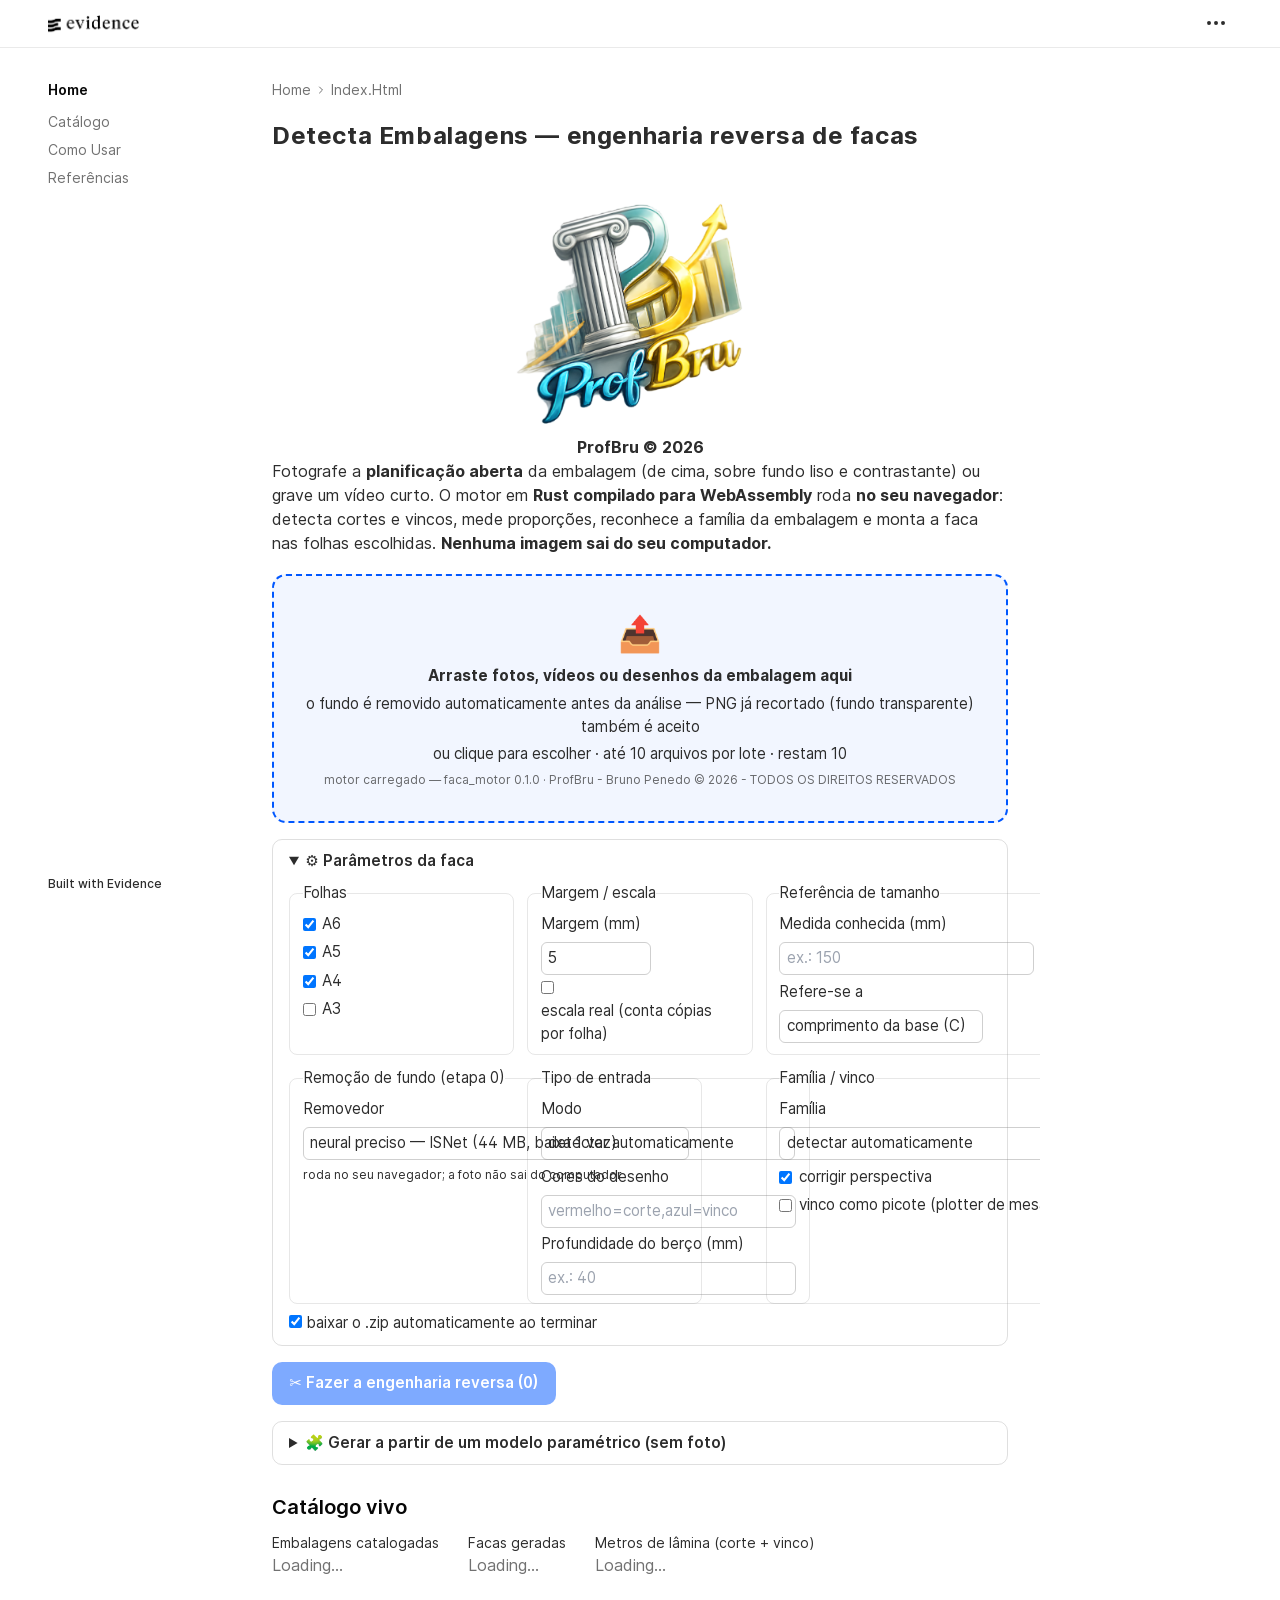
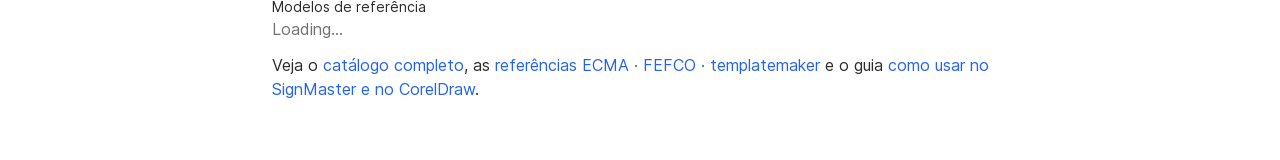
==== index.html @ c5013d5b "detectaembalagens: site estático" ====
<!doctype html>
<html lang="en">
	<head>
		<meta charset="utf-8" />
		<link rel="icon" href="/favicon.ico" sizes="32x32" />
		<link rel="icon" href="/icon.svg" type="image/svg+xml" />
		<link rel="apple-touch-icon" href="/apple-touch-icon.png" />
		<link rel="manifest" href="/manifest.webmanifest" />
		<meta name="viewport" content="width=device-width, initial-scale=1" />
		<script>
			try {
				/** @type {'light' | 'dark' | 'system'} */
				const savedTheme = localStorage.getItem('evidence-theme') ?? 'system';
				const prefersDark = window.matchMedia('(prefers-color-scheme: dark)').matches;
				const theme = savedTheme === 'system' ? (prefersDark ? 'dark' : 'light') : savedTheme;
				document.documentElement.setAttribute('data-theme', theme);
			} catch (e) {}
		</script>
		
		<link href="/_app/immutable/assets/0.0r3yUHX4.css" rel="stylesheet">
		<link href="/_app/immutable/assets/VennDiagram.BCpuTJYF.css" rel="stylesheet">
		<link href="/_app/immutable/assets/4.DTwkA41G.css" rel="stylesheet">
		<link rel="modulepreload" href="/_app/immutable/entry/start.DXx32Jqh.js">
		<link rel="modulepreload" href="/_app/immutable/chunks/entry.SbW5tsWD.js">
		<link rel="modulepreload" href="/_app/immutable/chunks/scheduler.NYD54MPw.js">
		<link rel="modulepreload" href="/_app/immutable/entry/app.BrIO-xKX.js">
		<link rel="modulepreload" href="/_app/immutable/chunks/preload-helper.D7HrI6pR.js">
		<link rel="modulepreload" href="/_app/immutable/chunks/index.C9pKGHZj.js">
		<link rel="modulepreload" href="/_app/immutable/nodes/0.Cdin_-By.js">
		<link rel="modulepreload" href="/_app/immutable/chunks/index.rV6zwFgL.js">
		<link rel="modulepreload" href="/_app/immutable/chunks/inferColumnTypes.zGiOmqbc.js">
		<link rel="modulepreload" href="/_app/immutable/chunks/profile.BW8tN6E9.js">
		<link rel="modulepreload" href="/_app/immutable/chunks/setTrackProxy.Cyfckp0w.js">
		<link rel="modulepreload" href="/_app/immutable/chunks/VennDiagram.svelte_svelte_type_style_lang.BAp1Sh5V.js">
		<link rel="modulepreload" href="/_app/immutable/chunks/stores.BxvV4S9K.js">
		<link rel="modulepreload" href="/_app/immutable/chunks/index.fOZB3sYG.js">
		<link rel="modulepreload" href="/_app/immutable/chunks/AccordionItem.Bj_1p8MH.js">
		<link rel="modulepreload" href="/_app/immutable/nodes/4.BTjcSN7P.js">
		<link rel="modulepreload" href="/_app/immutable/chunks/QueryViewer.s-d05nRy.js"><title>Detecta Embalagens — engenharia reversa de facas</title><!-- HEAD_svelte-2igo1p_START --> <meta property="og:title" content="Detecta Embalagens — engenharia reversa de facas"> <meta name="twitter:title" content="Detecta Embalagens — engenharia reversa de facas"><meta name="twitter:card" content="summary_large_image"><meta name="twitter:site" content="@evidence_dev"><meta name="description" content="Envie fotos ou vídeos de uma caixa/embalagem e receba a faca de corte e vinco pronta (SVG, DXF, PDF, EPS) em A4, A5 e A6 — compatível com SignMaster e CorelDraw."> <meta property="og:description" content="Envie fotos ou vídeos de uma caixa/embalagem e receba a faca de corte e vinco pronta (SVG, DXF, PDF, EPS) em A4, A5 e A6 — compatível com SignMaster e CorelDraw."> <meta name="twitter:description" content="Envie fotos ou vídeos de uma caixa/embalagem e receba a faca de corte e vinco pronta (SVG, DXF, PDF, EPS) em A4, A5 e A6 — compatível com SignMaster e CorelDraw."> <!-- HEAD_svelte-2igo1p_END -->
	</head>
	<body>
		<script>
			
		</script>
		<div>
			<!-- SvelteKit Hydrated Content -->
			   <div class="z-[1] fixed right-0 bottom-0 mx-10 my-6 w-80"></div> <div data-sveltekit-preload-data="hover" class="antialiased"> <header class="fixed w-full top-0 z-40 flex h-12 shrink-0 justify-start items-center gap-x-4 border-b border-base-300/50 bg-base-100/90 backdrop-blur print:hidden"><div class=" max-w-7xl mx-auto px-5 sm:px-6 md:px-12 flex flex-1 items-center justify-between" style="max-width:undefinedpx;"><div class="flex gap-x-4 items-center"><button type="button" class="text-base-content hover:bg-base-200 rounded-lg p-1 -ml-1 transition-all duration-500 md:hidden"><span class="sr-only" data-svelte-h="svelte-73kebv">Open sidebar</span> <svg class="w-5 h-5" width="100%" height="100%" viewBox="0 0 24 24" stroke-width="2" stroke="currentColor" fill="none" stroke-linecap="round" stroke-linejoin="round" xmlns="http://www.w3.org/2000/svg"><path stroke="none" d="M0 0h24v24H0z" fill="none"></path><path d="M4 6l16 0"></path><path d="M4 12l16 0"></path><path d="M4 18l16 0"></path></svg></button> <a href="/" class="text-sm font-bold text-base-content hidden md:block"><img src="/_app/immutable/assets/wordmark-black.rfl-FBgf.png" alt="Home" class="h-5 aspect-auto block dark:hidden" href="/"> <img src="/_app/immutable/assets/wordmark-white.C8ZS96Ri.png" alt="Home" class="h-5 aspect-auto hidden dark:block" href="/"></a></div> <div class="flex gap-2 text-sm items-center"> <div class="flex gap-2 items-center">   </div> <div class="relative"> <button type="button" tabindex="0" aria-controls="AZ7wux4CmW" aria-expanded="false" data-state="closed" id="lEXN2DZZkm" data-melt-dropdown-menu-trigger="" data-menu-trigger="" class="inline-flex items-center justify-center font-medium whitespace-nowrap transition-colors focus-visible:outline-none focus-visible:ring-1 focus-visible:ring-base-content-muted disabled:pointer-events-none disabled:opacity-50 hover:text-base-content h-8 rounded-md text-xs px-1 hover:bg-base-200 shadow-base-200" aria-label="Menu" data-button-root=""><svg class="h-6 w-6" width="100%" height="100%" viewBox="0 0 24 24" stroke-width="2" stroke="currentColor" fill="none" stroke-linecap="round" stroke-linejoin="round" xmlns="http://www.w3.org/2000/svg"><path stroke="none" d="M0 0h24v24H0z" fill="none"></path><path d="M5 12m-1 0a1 1 0 1 0 2 0a1 1 0 1 0 -2 0"></path><path d="M12 12m-1 0a1 1 0 1 0 2 0a1 1 0 1 0 -2 0"></path><path d="M19 12m-1 0a1 1 0 1 0 2 0a1 1 0 1 0 -2 0"></path></svg></button> </div></div></div></header> <div class=" max-w-7xl print:w-[650px] print:md:w-[841px] mx-auto print:md:px-0 print:px-0 px-6 sm:px-8 md:px-12 flex justify-start" style="max-width:undefinedpx;"><div class="print:hidden">  <aside class="w-48 flex-none hidden md:flex"><div class="hidden: md:block fixed w-48 top-20 bottom-8 overflow-y-auto flex-1 text-sm pretty-scrollbar"><div class="flex flex-col pb-6"><a class="sticky top-0 bg-base-100 shadow shadow-base-100 font-semibold pb-1 mb-1 group inline-block capitalize hover:underline text-base-heading" href="/">Home</a>  <a class="group inline-block py-1 capitalize transition-all duration-100 text-base-content-muted hover:text-base-content" href="/catalogo">Catálogo  </a> <a class="group inline-block py-1 capitalize transition-all duration-100 text-base-content-muted hover:text-base-content" href="/como-usar">Como usar  </a> <a class="group inline-block py-1 capitalize transition-all duration-100 text-base-content-muted hover:text-base-content" href="/referencias">Referências  </a></div> </div> <div class="fixed bottom-0 text-xs py-2" data-svelte-h="svelte-fworv4"><a href="https://www.evidence.dev" class="bg-gradient-to-r inline-block antialiased font-medium">Built with Evidence</a></div></aside></div> <main class="md:pl-8 md:pr-8  mt-16 sm:mt-20 flex-grow overflow-x-hidden print:px-0 print:mt-8"><div class="print:hidden"><div class="flex items-start mt-0 whitespace-nowrap overflow-auto"><div class="inline-flex items-center text-sm capitalize gap-1 text-base-content-muted mb-2 sm:mb-4"><a href="/" class="hover:underline">Home </a></div></div></div> <article id="evidence-main-article" class="select-text markdown pb-10">  <h1 class="title">Detecta Embalagens — engenharia reversa de facas</h1>     <div style="text-align:center" data-svelte-h="svelte-18ha7p3"><img src="/logo_capa.png" alt="ProfBru" width="260" style="display:block;margin:0 auto"> <p><strong>ProfBru © 2026</strong></p></div> <p class="markdown" data-svelte-h="svelte-9fi9pz">Fotografe a <strong class="markdown">planificação aberta</strong> da embalagem (de cima, sobre fundo liso e contrastante) ou grave um vídeo curto.
O motor em <strong class="markdown">Rust compilado para WebAssembly</strong> roda <strong class="markdown">no seu navegador</strong>: detecta cortes e vincos, mede proporções,
reconhece a família da embalagem e monta a faca nas folhas escolhidas. <strong class="markdown">Nenhuma imagem sai do seu computador.</strong></p>   <div class="de svelte-zhm0v4"> <label class="zona svelte-zhm0v4"><input type="file" multiple accept="image/*,video/*" disabled class="svelte-zhm0v4"> <span class="ico svelte-zhm0v4" data-svelte-h="svelte-pxvket">📤</span> <strong data-svelte-h="svelte-z8elqi">Arraste fotos, vídeos ou desenhos da embalagem aqui</strong> <span data-svelte-h="svelte-1xoavua">o fundo é removido automaticamente antes da análise — PNG já recortado (fundo transparente) também é aceito</span> <span>ou clique para escolher · até 10 arquivos por lote · restam 10</span> <small class="svelte-zhm0v4">carregando o motor WASM…</small></label>  <details class="opcoes svelte-zhm0v4" open><summary class="svelte-zhm0v4" data-svelte-h="svelte-wzvyod">⚙️ Parâmetros da faca</summary> <div class="grade svelte-zhm0v4"><fieldset class="svelte-zhm0v4"><legend data-svelte-h="svelte-1ah0a3r">Folhas</legend> <label class="svelte-zhm0v4"><input type="checkbox" checked> A6</label><label class="svelte-zhm0v4"><input type="checkbox" checked> A5</label><label class="svelte-zhm0v4"><input type="checkbox" checked> A4</label><label class="svelte-zhm0v4"><input type="checkbox"> A3</label></fieldset> <fieldset class="svelte-zhm0v4"><legend data-svelte-h="svelte-lun5d9">Margem / escala</legend> <label class="svelte-zhm0v4">Margem (mm) <input type="number" min="0" max="30" step="0.5" class="svelte-zhm0v4" value="5"></label> <label class="svelte-zhm0v4"><input type="checkbox"> escala real (conta cópias por folha)</label></fieldset> <fieldset class="svelte-zhm0v4"><legend data-svelte-h="svelte-t5vrgi">Referência de tamanho</legend> <label class="svelte-zhm0v4">Medida conhecida (mm) <input type="text" inputmode="decimal" placeholder="ex.: 150" class="svelte-zhm0v4" value=""></label> <label class="svelte-zhm0v4">Refere-se a
          <select class="svelte-zhm0v4"><option value="base-c" data-svelte-h="svelte-19f6858">comprimento da base (C)</option><option value="base-l" data-svelte-h="svelte-1qg02t">largura da base (L)</option><option value="largura" data-svelte-h="svelte-1ysvgi1">largura total da planificação</option><option value="altura" data-svelte-h="svelte-1ig4r4p">altura total da planificação</option></select></label></fieldset> <fieldset class="svelte-zhm0v4"><legend data-svelte-h="svelte-ye51m1">Remoção de fundo (etapa 0)</legend> <label class="svelte-zhm0v4">Removedor
          <select class="svelte-zhm0v4"><option value="isnet" data-svelte-h="svelte-1cg2ql7">neural preciso — ISNet (44 MB, baixa 1 vez)</option><option value="u2netp" data-svelte-h="svelte-4yr56x">neural rápido — U²-Netp (4 MB; planificação simples)</option><option value="classico" data-svelte-h="svelte-rrbwrj">clássico — sem modelo</option></select></label> <small data-svelte-h="svelte-2fy4t">roda no seu navegador; a foto não sai do computador</small></fieldset> <fieldset class="svelte-zhm0v4"><legend data-svelte-h="svelte-1fmh50w">Tipo de entrada</legend> <label class="svelte-zhm0v4">Modo
          <select class="svelte-zhm0v4"><option value="auto" data-svelte-h="svelte-wazyfw">detectar automaticamente</option><option value="planificacao" data-svelte-h="svelte-3yyqlu">foto da peça aberta (planificação)</option><option value="desenho" data-svelte-h="svelte-17bfheh">desenho técnico / print da faca</option><option value="berco" data-svelte-h="svelte-119ts92">berço de cavidades (calço)</option></select></label> <label title="ex.: vermelho=corte,azul=vinco,preto=corte" class="svelte-zhm0v4">Cores do desenho <input type="text" placeholder="vermelho=corte,azul=vinco" class="svelte-zhm0v4" value=""></label> <label class="svelte-zhm0v4">Profundidade do berço (mm) <input type="text" inputmode="decimal" placeholder="ex.: 40" class="svelte-zhm0v4" value=""></label></fieldset> <fieldset class="svelte-zhm0v4"><legend data-svelte-h="svelte-33dcdt">Família / vinco</legend> <label class="svelte-zhm0v4">Família
          <select class="svelte-zhm0v4"><option value="auto" data-svelte-h="svelte-wazyfw">detectar automaticamente</option></select></label> <label class="svelte-zhm0v4"><input type="checkbox" checked> corrigir perspectiva</label> <label class="svelte-zhm0v4"><input type="checkbox"> vinco como picote (plotter de mesa)</label> </fieldset></div> <label class="auto svelte-zhm0v4"><input type="checkbox" checked> baixar o .zip automaticamente ao terminar</label></details> <div class="acoes svelte-zhm0v4"><button class="primario svelte-zhm0v4" disabled>✂️ Fazer a engenharia reversa (0)</button>  </div>  <details class="modelo svelte-zhm0v4"><summary class="svelte-zhm0v4" data-svelte-h="svelte-6rwgix">🧩 Gerar a partir de um modelo paramétrico (sem foto)</summary> <label class="svelte-zhm0v4">Modelo
      <select class="svelte-zhm0v4"><option value="" data-svelte-h="svelte-1323jc1">— escolha —</option></select></label> </details>  </div> <div class="over-container svelte-1p12lev"> </div> <h2 class="markdown" id="catálogo-vivo" data-svelte-h="svelte-1eqjtps"><a href="#catálogo-vivo">Catálogo vivo</a></h2>   <div class="inline-block font-sans pt-2 pb-3 pl-0 mr-3 items-center align-top" style="
        min-width: 18%;
        max-width: none;
		"><p class="text-sm align-top leading-none">Embalagens catalogadas </p> <div class="relative text-xl font-medium mt-1.5">   <span style="color: ">11 </span> </div> </div>   <div class="inline-block font-sans pt-2 pb-3 pl-0 mr-3 items-center align-top" style="
        min-width: 18%;
        max-width: none;
		"><p class="text-sm align-top leading-none">Facas geradas </p> <div class="relative text-xl font-medium mt-1.5">   <span style="color: ">42 </span> </div> </div>   <div class="inline-block font-sans pt-2 pb-3 pl-0 mr-3 items-center align-top" style="
        min-width: 18%;
        max-width: none;
		"><p class="text-sm align-top leading-none">Metros de lâmina (corte + vinco) </p> <div class="relative text-xl font-medium mt-1.5">   <span style="color: ">63.4 </span> </div> </div>   <div class="inline-block font-sans pt-2 pb-3 pl-0 mr-3 items-center align-top" style="
        min-width: 18%;
        max-width: none;
		"><p class="text-sm align-top leading-none">Modelos de referência </p> <div class="relative text-xl font-medium mt-1.5">   <span style="color: ">250 </span> </div> </div> <p class="markdown" data-svelte-h="svelte-dlub8e">Veja o <a href="/catalogo" class="markdown">catálogo completo</a>, as <a href="/referencias" class="markdown">referências ECMA · FEFCO · templatemaker</a> e o guia
<a href="/como-usar" class="markdown">como usar no SignMaster e no CorelDraw</a>.</p></article></main> <div class="print:hidden"><aside class="hidden lg:block w-48"><div class="fixed w-48 top-20 bottom-20 pl-4 px-3 overflow-auto pretty-scrollbar"></div></aside></div></div></div>  
			<script type="application/json" data-sveltekit-fetched data-url="/api/customFormattingSettings.json/GET.json">{"status":200,"statusText":"","headers":{},"body":"{\"customFormattingSettings\":{\"version\":\"1.0\",\"customFormats\":[]}}"}</script>
			<script type="application/json" data-sveltekit-fetched data-url="/api///evidencemeta.json">{"status":200,"statusText":"","headers":{},"body":"{\"queries\":[{\"id\":\"totais\",\"compiledQueryString\":\"select\\n  (select count(*) from catalogo.embalagens) as embalagens,\\n  (select count(*) from catalogo.facas) as facas,\\n  (select round(sum(lamina_m), 2) from catalogo.facas) as lamina_m,\\n  (select count(*) from catalogo.referencias) as referencias\",\"inputQueryString\":\"select\\n  (select count(*) from catalogo.embalagens) as embalagens,\\n  (select count(*) from catalogo.facas) as facas,\\n  (select round(sum(lamina_m), 2) from catalogo.facas) as lamina_m,\\n  (select count(*) from catalogo.referencias) as referencias\",\"compiled\":false,\"inline\":true}]}"}</script>
			<script type="application/json" data-sveltekit-fetched data-url="/api/pagesManifest.json">{"status":200,"statusText":"","headers":{},"body":"{\"label\":\"Home\",\"href\":\"/\",\"children\":{\"catalogo\":{\"label\":\"catalogo\",\"href\":\"/catalogo\",\"children\":{},\"frontMatter\":{\"title\":\"Catálogo\"},\"isTemplated\":false,\"isPage\":true},\"como-usar\":{\"label\":\"como usar\",\"href\":\"/como-usar\",\"children\":{},\"frontMatter\":{\"title\":\"Como usar\"},\"isTemplated\":false,\"isPage\":true},\"referencias\":{\"label\":\"referencias\",\"href\":\"/referencias\",\"children\":{},\"frontMatter\":{\"title\":\"Referências\"},\"isTemplated\":false,\"isPage\":true}},\"frontMatter\":{\"title\":\"Detecta Embalagens — engenharia reversa de facas\",\"description\":\"Envie fotos ou vídeos de uma caixa/embalagem e receba a faca de corte e vinco pronta (SVG, DXF, PDF, EPS) em A4, A5 e A6 — compatível com SignMaster e CorelDraw.\"},\"isTemplated\":false,\"isPage\":true}"}</script>
			<script>
				{
					__sveltekit_kfhdp2 = {
						base: ""
					};

					const element = document.currentScript.parentElement;

					const data = [null,null];

					Promise.all([
						import("/_app/immutable/entry/start.DXx32Jqh.js"),
						import("/_app/immutable/entry/app.BrIO-xKX.js")
					]).then(([kit, app]) => {
						kit.start(app, element, {
							node_ids: [0, 4],
							data,
							form: null,
							error: null
						});
					});
				}
			</script>
		

			<!-- SplashScreen -->
			<div
				aria-disabled
				id="__evidence_project_splash"
				data-test-id="__evidence_project_splash"
				style="visibility: hidden"
			>
				<svg width="100" height="100" viewBox="-8 -8 588 588" xmlns="http://www.w3.org/2000/svg">
					<path
						d="M7.19462e-05 74.3583C109.309 74.3583 195.795 86.2578 286.834 37.825C377.872 -10.6077 466.416 1.29174 573.667 1.29175L573.667 126.549C466.416 126.549 377.373 114.91 286.834 163.082C196.294 211.254 109.309 199.615 6.11417e-05 199.615L7.19462e-05 74.3583Z"
						class="draw-path"
					/>
					<path
						d="M573.669 499.31C464.36 499.31 377.874 487.411 286.835 535.843C195.797 584.276 107.252 572.377 0.0014801 572.377V447.12C107.252 447.12 196.295 458.758 286.835 410.586C377.375 362.415 464.36 374.053 573.669 374.053V499.31Z"
						class="draw-path"
					/>
					<path
						d="M452.896 186.499C395.028 187.686 341.581 194.947 286.835 224.074C211.396 264.212 136.995 262.826 52.2355 261.247C35.2696 260.931 17.8887 260.608 0.0014801 260.608V385.865C18.1032 385.865 35.6721 386.204 52.81 386.534C137.212 388.162 211.162 389.589 286.835 349.331C341.838 320.07 395.18 312.831 452.896 311.685V186.499Z"
						class="draw-path"
					/>
				</svg>
			</div>
		</div>
	</body>
</html>

<style>
	#__evidence_project_splash {
		position: fixed;
		top: 0;
		left: 0;
		width: 100vw;
		height: 100vh;
		background-color: #ffffff;
		display: flex;
		justify-content: center;
		align-items: center;
		z-index: 9999;
	}

	[data-theme='dark'] #__evidence_project_splash {
		background-color: #000000;
	}

	.draw-path {
		fill: #000000;
		animation: blinking-logo 2s;
		animation-fill-mode: both;
		animation-iteration-count: infinite;
		animation-timing-function: ease-in-out;
	}

	[data-theme='dark'] .draw-path {
		fill: #ffffff;
	}

	@keyframes blinking-logo {
		0% {
			fill-opacity: 1;
		}
		50% {
			fill-opacity: 0.2;
		}
		100% {
			fill-opacity: 1;
		}
	}
</style>
---- _app/immutable/assets/0.0r3yUHX4.css ----
@font-face{font-family:Inter;font-style:normal;font-weight:100;font-display:block;src:url(/_app/immutable/assets/Inter-Thin.CSJ_owlW.woff2?v=3.19) format("woff2"),url(/_app/immutable/assets/Inter-Thin.CVMZtQER.woff?v=3.19) format("woff")}@font-face{font-family:Inter;font-style:italic;font-weight:100;font-display:block;src:url(/_app/immutable/assets/Inter-ThinItalic.B6FKq6qK.woff2?v=3.19) format("woff2"),url(/_app/immutable/assets/Inter-ThinItalic.B2bFwwDp.woff?v=3.19) format("woff")}@font-face{font-family:Inter;font-style:normal;font-weight:200;font-display:block;src:url(/_app/immutable/assets/Inter-ExtraLight.egkqWonf.woff2?v=3.19) format("woff2"),url(/_app/immutable/assets/Inter-ExtraLight.CbFdmbHh.woff?v=3.19) format("woff")}@font-face{font-family:Inter;font-style:italic;font-weight:200;font-display:block;src:url(/_app/immutable/assets/Inter-ExtraLightItalic.Bf25KIHs.woff2?v=3.19) format("woff2"),url(/_app/immutable/assets/Inter-ExtraLightItalic.B3gY-m5W.woff?v=3.19) format("woff")}@font-face{font-family:Inter;font-style:normal;font-weight:300;font-display:block;src:url(/_app/immutable/assets/Inter-Light.CdXm_ABL.woff2?v=3.19) format("woff2"),url(/_app/immutable/assets/Inter-Light.CG9upfZ4.woff?v=3.19) format("woff")}@font-face{font-family:Inter;font-style:italic;font-weight:300;font-display:block;src:url(/_app/immutable/assets/Inter-LightItalic.COmGGTuG.woff2?v=3.19) format("woff2"),url(/_app/immutable/assets/Inter-LightItalic.C2ZuFZOC.woff?v=3.19) format("woff")}@font-face{font-family:Inter;font-style:normal;font-weight:400;font-display:block;src:url(/_app/immutable/assets/Inter-Regular.CKDp9E3C.woff2?v=3.19) format("woff2"),url(/_app/immutable/assets/Inter-Regular.DJOZHnwz.woff?v=3.19) format("woff")}@font-face{font-family:Inter;font-style:italic;font-weight:400;font-display:block;src:url(/_app/immutable/assets/Inter-Italic._3PMmu0i.woff2?v=3.19) format("woff2"),url(/_app/immutable/assets/Inter-Italic.Ci_5KQU1.woff?v=3.19) format("woff")}@font-face{font-family:Inter;font-style:normal;font-weight:500;font-display:block;src:url(/_app/immutable/assets/Inter-Medium.P1cOs5ep.woff2?v=3.19) format("woff2"),url(/_app/immutable/assets/Inter-Medium.oHczPpWt.woff?v=3.19) format("woff")}@font-face{font-family:Inter;font-style:italic;font-weight:500;font-display:block;src:url(/_app/immutable/assets/Inter-MediumItalic.DWiIAHvp.woff2?v=3.19) format("woff2"),url(/_app/immutable/assets/Inter-MediumItalic.8laNK8GF.woff?v=3.19) format("woff")}@font-face{font-family:Inter;font-style:normal;font-weight:600;font-display:block;src:url(/_app/immutable/assets/Inter-SemiBold.Ctx7G98q.woff2?v=3.19) format("woff2"),url(/_app/immutable/assets/Inter-SemiBold.BHlX_6qk.woff?v=3.19) format("woff")}@font-face{font-family:Inter;font-style:italic;font-weight:600;font-display:block;src:url(/_app/immutable/assets/Inter-SemiBoldItalic.BNz1Al2H.woff2?v=3.19) format("woff2"),url(/_app/immutable/assets/Inter-SemiBoldItalic.CxeAX7g8.woff?v=3.19) format("woff")}@font-face{font-family:Inter;font-style:normal;font-weight:700;font-display:block;src:url(/_app/immutable/assets/Inter-Bold.CuhepTt8.woff2?v=3.19) format("woff2"),url(/_app/immutable/assets/Inter-Bold.2PT7Q-hu.woff?v=3.19) format("woff")}@font-face{font-family:Inter;font-style:italic;font-weight:700;font-display:block;src:url(/_app/immutable/assets/Inter-BoldItalic.R15IsAnq.woff2?v=3.19) format("woff2"),url(/_app/immutable/assets/Inter-BoldItalic.C906RMVC.woff?v=3.19) format("woff")}@font-face{font-family:Inter;font-style:normal;font-weight:800;font-display:block;src:url(/_app/immutable/assets/Inter-ExtraBold.B0QOs-T2.woff2?v=3.19) format("woff2"),url(/_app/immutable/assets/Inter-ExtraBold.B8imQN9B.woff?v=3.19) format("woff")}@font-face{font-family:Inter;font-style:italic;font-weight:800;font-display:block;src:url(/_app/immutable/assets/Inter-ExtraBoldItalic.OErwaGem.woff2?v=3.19) format("woff2"),url(/_app/immutable/assets/Inter-ExtraBoldItalic.Bt8eprh6.woff?v=3.19) format("woff")}@font-face{font-family:Inter;font-style:normal;font-weight:900;font-display:block;src:url(/_app/immutable/assets/Inter-Black.DgUKMdlB.woff2?v=3.19) format("woff2"),url(/_app/immutable/assets/Inter-Black.DtxVgCT8.woff?v=3.19) format("woff")}@font-face{font-family:Inter;font-style:italic;font-weight:900;font-display:block;src:url(/_app/immutable/assets/Inter-BlackItalic.ZFcDzO3e.woff2?v=3.19) format("woff2"),url(/_app/immutable/assets/Inter-BlackItalic.CkZ-ktDH.woff?v=3.19) format("woff")}@font-face{font-family:Spectral;font-style:normal;font-weight:100;font-display:block;src:url(/_app/immutable/assets/Spectral-Light.TIhg4DnI.woff2) format("woff2"),url(/_app/immutable/assets/Spectral-Light.DBct1VnS.woff) format("woff")}@font-face{font-family:Spectral;font-style:italic;font-weight:100;font-display:block;src:url(/_app/immutable/assets/Spectral-LightItalic.zW0f9iJS.woff2) format("woff2"),url(/_app/immutable/assets/Spectral-LightItalic.B3o_X74d.woff) format("woff")}@font-face{font-family:Spectral;font-style:normal;font-weight:200;font-display:block;src:url(/_app/immutable/assets/Spectral-ExtraLight.HPQmpGpQ.woff2) format("woff2"),url(/_app/immutable/assets/Spectral-ExtraLight.HAWHIZWB.woff) format("woff")}@font-face{font-family:Spectral;font-style:italic;font-weight:200;font-display:block;src:url(/_app/immutable/assets/Spectral-ExtraLightItalic.xW7ezc0a.woff2) format("woff2"),url(/_app/immutable/assets/Spectral-ExtraLightItalic.C9nFbxmj.woff) format("woff")}@font-face{font-family:Spectral;font-style:normal;font-weight:300;font-display:block;src:url(/_app/immutable/assets/Spectral-Light.TIhg4DnI.woff2) format("woff2"),url(/_app/immutable/assets/Spectral-Light.DBct1VnS.woff) format("woff")}@font-face{font-family:Spectral;font-style:italic;font-weight:300;font-display:block;src:url(/_app/immutable/assets/Spectral-LightItalic.zW0f9iJS.woff2) format("woff2"),url(/_app/immutable/assets/Spectral-LightItalic.B3o_X74d.woff) format("woff")}@font-face{font-family:Spectral;font-style:normal;font-weight:400;font-display:block;src:url(/_app/immutable/assets/Spectral-Regular.BE1HJwUh.woff2) format("woff2"),url(/_app/immutable/assets/Spectral-Regular.C0aqGnDS.woff) format("woff")}@font-face{font-family:Spectral;font-style:italic;font-weight:400;font-display:block;src:url(/_app/immutable/assets/Spectral-Italic.wSPWDyg7.woff2) format("woff2"),url(/_app/immutable/assets/Spectral-Italic.3s0_PsVL.woff) format("woff")}@font-face{font-family:Spectral;font-style:normal;font-weight:500;font-display:block;src:url(/_app/immutable/assets/Spectral-Medium.NsGaEaui.woff2) format("woff2"),url(/_app/immutable/assets/Spectral-Medium.BZl4fq6u.woff) format("woff")}@font-face{font-family:Spectral;font-style:italic;font-weight:500;font-display:block;src:url(/_app/immutable/assets/Spectral-MediumItalic.BvSK_s7Y.woff2) format("woff2"),url(/_app/immutable/assets/Spectral-MediumItalic.De40Wj9n.woff) format("woff")}@font-face{font-family:Spectral;font-style:normal;font-weight:600;font-display:block;src:url(/_app/immutable/assets/Spectral-SemiBold.zu1TM2FZ.woff2) format("woff2"),url(/_app/immutable/assets/Spectral-SemiBold.CCUIByHq.woff) format("woff")}@font-face{font-family:Spectral;font-style:italic;font-weight:600;font-display:block;src:url(/_app/immutable/assets/Spectral-SemiBoldItalic.D3fgUf4W.woff2) format("woff2"),url(/_app/immutable/assets/Spectral-SemiBoldItalic.DjbDqXej.woff) format("woff")}@font-face{font-family:Spectral;font-style:normal;font-weight:700;font-display:block;src:url(/_app/immutable/assets/Spectral-Bold.BwJz_A1v.woff2) format("woff2"),url(/_app/immutable/assets/Spectral-Bold.C57huwyI.woff) format("woff")}@font-face{font-family:Spectral;font-style:italic;font-weight:700;font-display:block;src:url(/_app/immutable/assets/Spectral-BoldItalic.CQC_WCFZ.woff2) format("woff2"),url(/_app/immutable/assets/Spectral-BoldItalic.CQquRzSI.woff) format("woff")}@font-face{font-family:Spectral;font-style:normal;font-weight:800;font-display:block;src:url(/_app/immutable/assets/Spectral-ExtraBold.DeRaT2m-.woff2) format("woff2"),url(/_app/immutable/assets/Spectral-ExtraBold.Dm6k0JyR.woff) format("woff")}@font-face{font-family:Spectral;font-style:italic;font-weight:800;font-display:block;src:url(/_app/immutable/assets/Spectral-ExtraBoldItalic.MQ9B1Gco.woff2) format("woff2"),url(/_app/immutable/assets/Spectral-ExtraBoldItalic.SZr5i_vZ.woff) format("woff")}*,:before,:after{--tw-border-spacing-x: 0;--tw-border-spacing-y: 0;--tw-translate-x: 0;--tw-translate-y: 0;--tw-rotate: 0;--tw-skew-x: 0;--tw-skew-y: 0;--tw-scale-x: 1;--tw-scale-y: 1;--tw-pan-x: ;--tw-pan-y: ;--tw-pinch-zoom: ;--tw-scroll-snap-strictness: proximity;--tw-gradient-from-position: ;--tw-gradient-via-position: ;--tw-gradient-to-position: ;--tw-ordinal: ;--tw-slashed-zero: ;--tw-numeric-figure: ;--tw-numeric-spacing: ;--tw-numeric-fraction: ;--tw-ring-inset: ;--tw-ring-offset-width: 0px;--tw-ring-offset-color: #fff;--tw-ring-color: rgb(59 130 246 / .5);--tw-ring-offset-shadow: 0 0 #0000;--tw-ring-shadow: 0 0 #0000;--tw-shadow: 0 0 #0000;--tw-shadow-colored: 0 0 #0000;--tw-blur: ;--tw-brightness: ;--tw-contrast: ;--tw-grayscale: ;--tw-hue-rotate: ;--tw-invert: ;--tw-saturate: ;--tw-sepia: ;--tw-drop-shadow: ;--tw-backdrop-blur: ;--tw-backdrop-brightness: ;--tw-backdrop-contrast: ;--tw-backdrop-grayscale: ;--tw-backdrop-hue-rotate: ;--tw-backdrop-invert: ;--tw-backdrop-opacity: ;--tw-backdrop-saturate: ;--tw-backdrop-sepia: ;--tw-contain-size: ;--tw-contain-layout: ;--tw-contain-paint: ;--tw-contain-style: }::backdrop{--tw-border-spacing-x: 0;--tw-border-spacing-y: 0;--tw-translate-x: 0;--tw-translate-y: 0;--tw-rotate: 0;--tw-skew-x: 0;--tw-skew-y: 0;--tw-scale-x: 1;--tw-scale-y: 1;--tw-pan-x: ;--tw-pan-y: ;--tw-pinch-zoom: ;--tw-scroll-snap-strictness: proximity;--tw-gradient-from-position: ;--tw-gradient-via-position: ;--tw-gradient-to-position: ;--tw-ordinal: ;--tw-slashed-zero: ;--tw-numeric-figure: ;--tw-numeric-spacing: ;--tw-numeric-fraction: ;--tw-ring-inset: ;--tw-ring-offset-width: 0px;--tw-ring-offset-color: #fff;--tw-ring-color: rgb(59 130 246 / .5);--tw-ring-offset-shadow: 0 0 #0000;--tw-ring-shadow: 0 0 #0000;--tw-shadow: 0 0 #0000;--tw-shadow-colored: 0 0 #0000;--tw-blur: ;--tw-brightness: ;--tw-contrast: ;--tw-grayscale: ;--tw-hue-rotate: ;--tw-invert: ;--tw-saturate: ;--tw-sepia: ;--tw-drop-shadow: ;--tw-backdrop-blur: ;--tw-backdrop-brightness: ;--tw-backdrop-contrast: ;--tw-backdrop-grayscale: ;--tw-backdrop-hue-rotate: ;--tw-backdrop-invert: ;--tw-backdrop-opacity: ;--tw-backdrop-saturate: ;--tw-backdrop-sepia: ;--tw-contain-size: ;--tw-contain-layout: ;--tw-contain-paint: ;--tw-contain-style: }*,:before,:after{box-sizing:border-box;border-width:0;border-style:solid;border-color:#e5e7eb}:before,:after{--tw-content: ""}html,:host{line-height:1.5;-webkit-text-size-adjust:100%;-moz-tab-size:4;-o-tab-size:4;tab-size:4;font-family:Inter,ui-sans-serif,system-ui,sans-serif,"Apple Color Emoji","Segoe UI Emoji",Segoe UI Symbol,"Noto Color Emoji";font-feature-settings:"cv02";font-variation-settings:normal;-webkit-tap-highlight-color:transparent}body{margin:0;line-height:inherit}hr{height:0;color:inherit;border-top-width:1px}abbr:where([title]){-webkit-text-decoration:underline dotted;text-decoration:underline dotted}h1,h2,h3,h4,h5,h6{font-size:inherit;font-weight:inherit}a{color:inherit;text-decoration:inherit}b,strong{font-weight:bolder}code,kbd,samp,pre{font-family:ui-monospace,SFMono-Regular,Menlo,Monaco,Consolas,Liberation Mono,Courier New,monospace;font-feature-settings:normal;font-variation-settings:normal;font-size:1em}small{font-size:80%}sub,sup{font-size:75%;line-height:0;position:relative;vertical-align:baseline}sub{bottom:-.25em}sup{top:-.5em}table{text-indent:0;border-color:inherit;border-collapse:collapse}button,input,optgroup,select,textarea{font-family:inherit;font-feature-settings:inherit;font-variation-settings:inherit;font-size:100%;font-weight:inherit;line-height:inherit;letter-spacing:inherit;color:inherit;margin:0;padding:0}button,select{text-transform:none}button,input:where([type=button]),input:where([type=reset]),input:where([type=submit]){-webkit-appearance:button;background-color:transparent;background-image:none}:-moz-focusring{outline:auto}:-moz-ui-invalid{box-shadow:none}progress{vertical-align:baseline}::-webkit-inner-spin-button,::-webkit-outer-spin-button{height:auto}[type=search]{-webkit-appearance:textfield;outline-offset:-2px}::-webkit-search-decoration{-webkit-appearance:none}::-webkit-file-upload-button{-webkit-appearance:button;font:inherit}summary{display:list-item}blockquote,dl,dd,h1,h2,h3,h4,h5,h6,hr,figure,p,pre{margin:0}fieldset{margin:0;padding:0}legend{padding:0}ol,ul,menu{list-style:none;margin:0;padding:0}dialog{padding:0}textarea{resize:vertical}input::-moz-placeholder,textarea::-moz-placeholder{opacity:1;color:#9ca3af}input::placeholder,textarea::placeholder{opacity:1;color:#9ca3af}button,[role=button]{cursor:pointer}:disabled{cursor:default}img,svg,video,canvas,audio,iframe,embed,object{display:block;vertical-align:middle}img,video{max-width:100%;height:auto}[hidden]:where(:not([hidden=until-found])){display:none}html{scroll-behavior:smooth}body{-webkit-user-select:none;-moz-user-select:none;user-select:none}*{--tw-border-opacity: 1;border-color:hsl(var(--twc-base-300) / var(--twc-base-300-opacity, var(--tw-border-opacity)))}.pretty-scrollbar{scrollbar-width:thin;scrollbar-color:hsl(var(--twc-base-300) / var(--twc-base-300-opacity, 1)) transparent}.pretty-scrollbar::-webkit-scrollbar{height:6px;width:6px}.pretty-scrollbar::-webkit-scrollbar-track{background-color:transparent}.pretty-scrollbar::-webkit-scrollbar-thumb{background-color:transparent;border-radius:7px}.pretty-scrollbar:hover::-webkit-scrollbar-thumb{background-color:hsl(var(--twc-base-200) / var(--twc-base-200-opacity, 1))}.no-scrollbar::-webkit-scrollbar{display:none}.no-scrollbar{-ms-overflow-style:none;scrollbar-width:none}select{appearance:none;-moz-appearance:none;-webkit-appearance:none}.container{width:100%}@media (min-width: 640px){.container{max-width:640px}}@media (min-width: 768px){.container{max-width:768px}}@media (min-width: 1024px){.container{max-width:1024px}}@media (min-width: 1280px){.container{max-width:1280px}}@media (min-width: 1536px){.container{max-width:1536px}}.markdown{font-family:Inter,ui-sans-serif,system-ui,sans-serif,"Apple Color Emoji","Segoe UI Emoji",Segoe UI Symbol,"Noto Color Emoji";font-feature-settings:"cv02";font-size:1rem;line-height:1.5rem;line-height:1.5;-webkit-font-smoothing:antialiased;-moz-osx-font-smoothing:grayscale}img.markdown{margin-left:auto;margin-right:auto;height:auto;max-width:100%;border-radius:.5rem}article.markdown a.markdown{--tw-text-opacity: 1 !important;color:hsl(var(--twc-primary) / var(--twc-primary-opacity, var(--tw-text-opacity)))!important;text-decoration-line:underline!important;text-decoration-color:transparent!important;transition-property:all!important;transition-timing-function:cubic-bezier(.4,0,.2,1)!important;transition-duration:.2s!important}article.markdown a.markdown:hover{text-decoration-color:hsl(var(--twc-primary) / var(--twc-primary-opacity, 1))!important}p.markdown,ul.markdown,ol.markdown{margin-block-end:1.2em;margin-block-start:0em}ol.markdown{list-style-type:decimal;padding-inline-start:1.5rem}ul.markdown{list-style-type:disc;padding-inline-start:1.5rem}ul.markdown ul.markdown,ol.markdown ul.markdown{list-style-type:circle}ul.markdown ol.markdown,ol.markdown ol.markdown{list-style-type:lower-alpha}ul.markdown ul.markdown,ul.markdown ol.markdown,ol.markdown ul.markdown,ol.markdown ol.markdown{margin-top:.25rem;margin-block-end:0em}ul.markdown ul.markdown ul.markdown,ul.markdown ol.markdown ul.markdown,ol.markdown ul.markdown ul.markdown,ol.markdown ol.markdown ul.markdown{list-style-type:square}ul.markdown ul.markdown ol.markdown,ul.markdown ol.markdown ol.markdown,ol.markdown ul.markdown ol.markdown,ol.markdown ol.markdown ol.markdown{list-style-type:lower-roman}ul.markdown li.markdown,ol.markdown li.markdown{display:list-item;text-align:-webkit-match-parent}ul.markdown li.markdown+li.markdown,ol.markdown li.markdown+li.markdown{margin-top:.25rem}h1.markdown,h2.markdown,h3.markdown,h4.markdown,h5.markdown,h6.markdown{scroll-margin-top:3.5rem;-moz-column-break-inside:avoid;break-inside:avoid;font-family:Inter,ui-sans-serif,system-ui,sans-serif,"Apple Color Emoji","Segoe UI Emoji",Segoe UI Symbol,"Noto Color Emoji";font-feature-settings:"cv02";--tw-text-opacity: 1;color:hsl(var(--twc-base-heading) / var(--twc-base-heading-opacity, var(--tw-text-opacity)))}h1.title:first-of-type,h1.markdown:first-of-type{margin-top:.25rem;margin-bottom:.5rem}h1.title,h1.markdown{margin-top:1.25rem;margin-bottom:.25rem;-moz-column-break-inside:avoid;break-inside:avoid;font-size:1.5rem;line-height:2rem;font-weight:700;letter-spacing:.025em}h2.markdown{margin-top:.75rem;margin-bottom:.25rem;font-size:1.25rem;line-height:1.75rem;font-weight:600}h3.markdown{margin-top:.5rem;margin-bottom:.25rem;font-size:1rem;line-height:1.5rem;font-weight:600}h4.markdown{margin-top:.25rem;font-size:.875rem;line-height:1.25rem;font-weight:600}h5.markdown{margin-top:.25rem;font-size:.75rem;line-height:1rem;font-weight:600}h6.markdown{margin-top:.25rem;font-size:.75rem;line-height:1rem}hr.markdown{margin-top:2rem;margin-bottom:2rem;margin-left:auto;margin-right:auto;height:1px;max-width:36rem;border-width:0px;--tw-bg-opacity: 1;background-color:hsl(var(--twc-base-300) / var(--twc-base-300-opacity, var(--tw-bg-opacity)))}code.markdown{-webkit-user-select:all;-moz-user-select:all;user-select:all;border-radius:.25rem;border-width:1px;--tw-border-opacity: 1;border-color:hsl(var(--twc-base-300) / var(--twc-base-300-opacity, var(--tw-border-opacity)));--tw-bg-opacity: 1;background-color:hsl(var(--twc-base-200) / var(--twc-base-200-opacity, var(--tw-bg-opacity)));padding:.125rem .25rem;font-family:ui-monospace,SFMono-Regular,Menlo,Monaco,Consolas,Liberation Mono,Courier New,monospace;font-size:.875em}form code{font-size:unset}blockquote.markdown{margin-top:2rem;margin-bottom:2rem;border-left-width:4px;--tw-border-opacity: 1;border-color:hsl(var(--twc-base-content-muted) / var(--twc-base-content-muted-opacity, var(--tw-border-opacity)));--tw-bg-opacity: 1;background-color:hsl(var(--twc-base-200) / var(--twc-base-200-opacity, var(--tw-bg-opacity)));padding-top:.5rem;padding-bottom:.5rem;padding-left:.75rem}blockquote.markdown>blockquote.markdown{margin:0}blockquote.markdown>:first-child{margin-top:0}blockquote.markdown>:last-child{margin-bottom:0}blockquote.markdown *{--tw-text-opacity: 1;color:hsl(var(--twc-base-content-muted) / var(--twc-base-content-muted-opacity, var(--tw-text-opacity)))}strong.markdown,em.markdown,del.markdown,a.markdown{font-size:1em;color:inherit}table.markdown{margin-left:auto;margin-right:auto;margin-top:1.25rem;margin-bottom:1.25rem;min-width:100%;border-collapse:collapse;text-align:center}th.markdown{overflow:hidden;text-overflow:ellipsis;border-bottom-width:1px;--tw-border-opacity: 1;border-color:rgb(31 41 55 / var(--tw-border-opacity, 1));padding-top:0;padding-bottom:0;padding-left:.5rem;padding-right:.5rem;font-size:.875rem;line-height:1.25rem;font-weight:500}td.markdown{overflow:hidden;text-overflow:ellipsis;padding:.25rem .5rem;font-size:.875rem;line-height:1.25rem}.sr-only{position:absolute;width:1px;height:1px;padding:0;margin:-1px;overflow:hidden;clip:rect(0,0,0,0);white-space:nowrap;border-width:0}.pointer-events-none{pointer-events:none}.visible{visibility:visible}.invisible{visibility:hidden}.collapse{visibility:collapse}.static{position:static}.fixed{position:fixed}.absolute{position:absolute}.relative{position:relative}.sticky{position:sticky}.inset-0{top:0;right:0;bottom:0;left:0}.inset-y-0{top:0;bottom:0}.-bottom-14{bottom:-3.5rem}.-left-\[1px\]{left:-1px}.-right-2\.5{right:-.625rem}.-top-1{top:-.25rem}.-top-\[5\%\]{top:-5%}.bottom-0{bottom:0}.bottom-2{bottom:.5rem}.bottom-20{bottom:5rem}.bottom-8{bottom:2rem}.bottom-\[-9px\]{bottom:-9px}.left-0{left:0}.left-1\.5{left:.375rem}.left-2{left:.5rem}.left-4{left:1rem}.left-\[-9px\]{left:-9px}.left-\[105\%\]{left:105%}.left-\[115\%\]{left:115%}.left-\[50\%\]{left:50%}.right-0{right:0}.right-2{right:.5rem}.right-4{right:1rem}.right-\[-9px\]{right:-9px}.right-\[115\%\]{right:115%}.right-\[18\.5px\]{right:18.5px}.top-0{top:0}.top-12{top:3rem}.top-16{top:4rem}.top-2{top:.5rem}.top-20{top:5rem}.top-3{top:.75rem}.top-4{top:1rem}.top-48{top:12rem}.top-8{top:2rem}.top-\[-9px\]{top:-9px}.top-\[50\%\]{top:50%}.-z-10{z-index:-10}.z-0{z-index:0}.z-10{z-index:10}.z-30{z-index:30}.z-40{z-index:40}.z-50{z-index:50}.z-\[-10\]{z-index:-10}.z-\[1\]{z-index:1}.z-\[401\]{z-index:401}.z-\[405\]{z-index:405}.col-span-2{grid-column:span 2 / span 2}.col-span-4{grid-column:span 4 / span 4}.col-span-6{grid-column:span 6 / span 6}.col-span-8{grid-column:span 8 / span 8}.m-0{margin:0}.m-4{margin:1rem}.m-auto{margin:auto}.-mx-1{margin-left:-.25rem;margin-right:-.25rem}.-mx-2{margin-left:-.5rem;margin-right:-.5rem}.mx-0{margin-left:0;margin-right:0}.mx-10{margin-left:2.5rem;margin-right:2.5rem}.mx-2{margin-left:.5rem;margin-right:.5rem}.mx-auto{margin-left:auto;margin-right:auto}.my-0{margin-top:0;margin-bottom:0}.my-1{margin-top:.25rem;margin-bottom:.25rem}.my-2{margin-top:.5rem;margin-bottom:.5rem}.my-4{margin-top:1rem;margin-bottom:1rem}.my-5{margin-top:1.25rem;margin-bottom:1.25rem}.my-6{margin-top:1.5rem;margin-bottom:1.5rem}.-mb-px{margin-bottom:-1px}.-ml-1{margin-left:-.25rem}.-mt-0\.5{margin-top:-.125rem}.mb-0{margin-bottom:0}.mb-0\.5{margin-bottom:.125rem}.mb-1{margin-bottom:.25rem}.mb-10{margin-bottom:2.5rem}.mb-2{margin-bottom:.5rem}.mb-3{margin-bottom:.75rem}.mb-4{margin-bottom:1rem}.mb-5{margin-bottom:1.25rem}.mb-6{margin-bottom:1.5rem}.mb-8{margin-bottom:2rem}.mb-\[2px\]{margin-bottom:2px}.ml-0{margin-left:0}.ml-0\.5{margin-left:.125rem}.ml-1{margin-left:.25rem}.ml-2{margin-left:.5rem}.ml-3{margin-left:.75rem}.ml-4{margin-left:1rem}.ml-6{margin-left:1.5rem}.ml-\[1px\]{margin-left:1px}.ml-auto{margin-left:auto}.mr-0{margin-right:0}.mr-1{margin-right:.25rem}.mr-2{margin-right:.5rem}.mr-3{margin-right:.75rem}.mr-auto{margin-right:auto}.mt-0{margin-top:0}.mt-0\.5{margin-top:.125rem}.mt-1{margin-top:.25rem}.mt-1\.5{margin-top:.375rem}.mt-16{margin-top:4rem}.mt-2{margin-top:.5rem}.mt-3{margin-top:.75rem}.mt-4{margin-top:1rem}.mt-6{margin-top:1.5rem}.box-content{box-sizing:content-box}.line-clamp-4{overflow:hidden;display:-webkit-box;-webkit-box-orient:vertical;-webkit-line-clamp:4}.block{display:block}.inline-block{display:inline-block}.inline{display:inline}.flex{display:flex}.inline-flex{display:inline-flex}.table{display:table}.grid{display:grid}.contents{display:contents}.hidden{display:none}.aspect-auto{aspect-ratio:auto}.h-1{height:.25rem}.h-10{height:2.5rem}.h-12{height:3rem}.h-14{height:3.5rem}.h-16{height:4rem}.h-2{height:.5rem}.h-3{height:.75rem}.h-3\.5{height:.875rem}.h-32{height:8rem}.h-4{height:1rem}.h-5{height:1.25rem}.h-56{height:14rem}.h-6{height:1.5rem}.h-64{height:16rem}.h-7{height:1.75rem}.h-8{height:2rem}.h-9{height:2.25rem}.h-\[0\.83em\]{height:.83em}.h-\[10px\]{height:10px}.h-\[1px\]{height:1px}.h-\[20px\]{height:20px}.h-\[38px\]{height:38px}.h-\[80px\]{height:80px}.h-\[8px\]{height:8px}.h-\[calc\(100vh-3rem\)\]{height:calc(100vh - 3rem)}.h-auto{height:auto}.h-fit{height:-moz-fit-content;height:fit-content}.h-full{height:100%}.h-px{height:1px}.h-screen{height:100vh}.max-h-56{max-height:14rem}.max-h-96{max-height:24rem}.max-h-\[0px\]{max-height:0px}.max-h-\[200px\]{max-height:200px}.max-h-\[300px\]{max-height:300px}.min-h-\[8rem\]{min-height:8rem}.\!w-\[118px\]{width:118px!important}.\!w-\[79px\]{width:79px!important}.w-1\/2{width:50%}.w-1\/3{width:33.333333%}.w-14{width:3.5rem}.w-2{width:.5rem}.w-2\/3{width:66.666667%}.w-3{width:.75rem}.w-3\.5{width:.875rem}.w-3\/4{width:75%}.w-32{width:8rem}.w-4{width:1rem}.w-4\/5{width:80%}.w-40{width:10rem}.w-48{width:12rem}.w-5{width:1.25rem}.w-52{width:13rem}.w-6{width:1.5rem}.w-60{width:15rem}.w-64{width:16rem}.w-7{width:1.75rem}.w-72{width:18rem}.w-8{width:2rem}.w-80{width:20rem}.w-9{width:2.25rem}.w-96{width:24rem}.w-\[100px\]{width:100px}.w-\[10px\]{width:10px}.w-\[17ch\]{width:17ch}.w-\[1px\]{width:1px}.w-\[2\%\]{width:2%}.w-\[200px\]{width:200px}.w-\[22\%\]{width:22%}.w-\[36px\]{width:36px}.w-\[8px\]{width:8px}.w-\[90vw\]{width:90vw}.w-\[calc\(100\%-0\.6rem\)\]{width:calc(100% - .6rem)}.w-auto{width:auto}.w-fit{width:-moz-fit-content;width:fit-content}.w-full{width:100%}.w-max{width:-moz-max-content;width:max-content}.w-screen{width:100vw}.min-w-10{min-width:2.5rem}.min-w-20{min-width:5rem}.min-w-24{min-width:6rem}.min-w-40{min-width:10rem}.min-w-5{min-width:1.25rem}.min-w-56{min-width:14rem}.min-w-\[120px\]{min-width:120px}.min-w-\[150px\]{min-width:150px}.min-w-\[8rem\]{min-width:8rem}.min-w-full{min-width:100%}.min-w-min{min-width:-moz-min-content;min-width:min-content}.max-w-0{max-width:0px}.max-w-14{max-width:3.5rem}.max-w-2xl{max-width:42rem}.max-w-3{max-width:.75rem}.max-w-48{max-width:12rem}.max-w-52{max-width:13rem}.max-w-60{max-width:15rem}.max-w-7xl{max-width:80rem}.max-w-8{max-width:2rem}.max-w-\[100\%\]{max-width:100%}.max-w-\[200px\]{max-width:200px}.max-w-\[400px\]{max-width:400px}.max-w-\[65\%\]{max-width:65%}.max-w-\[70\%\]{max-width:70%}.max-w-\[75\%\]{max-width:75%}.max-w-\[80\%\]{max-width:80%}.max-w-\[90\%\]{max-width:90%}.max-w-\[calc\(100\%-16px\)\]{max-width:calc(100% - 16px)}.max-w-\[unset\]{max-width:unset}.max-w-fit{max-width:-moz-fit-content;max-width:fit-content}.max-w-full{max-width:100%}.max-w-lg{max-width:32rem}.max-w-md{max-width:28rem}.max-w-sm{max-width:24rem}.flex-1{flex:1 1 0%}.flex-none{flex:none}.flex-shrink-0,.shrink-0{flex-shrink:0}.flex-grow,.grow{flex-grow:1}.border-collapse{border-collapse:collapse}.border-separate{border-collapse:separate}.-translate-y-1\/2{--tw-translate-y: -50%;transform:translate(var(--tw-translate-x),var(--tw-translate-y)) rotate(var(--tw-rotate)) skew(var(--tw-skew-x)) skewY(var(--tw-skew-y)) scaleX(var(--tw-scale-x)) scaleY(var(--tw-scale-y))}.rotate-180{--tw-rotate: 180deg;transform:translate(var(--tw-translate-x),var(--tw-translate-y)) rotate(var(--tw-rotate)) skew(var(--tw-skew-x)) skewY(var(--tw-skew-y)) scaleX(var(--tw-scale-x)) scaleY(var(--tw-scale-y))}.rotate-90{--tw-rotate: 90deg;transform:translate(var(--tw-translate-x),var(--tw-translate-y)) rotate(var(--tw-rotate)) skew(var(--tw-skew-x)) skewY(var(--tw-skew-y)) scaleX(var(--tw-scale-x)) scaleY(var(--tw-scale-y))}.rotate-\[270deg\]{--tw-rotate: 270deg;transform:translate(var(--tw-translate-x),var(--tw-translate-y)) rotate(var(--tw-rotate)) skew(var(--tw-skew-x)) skewY(var(--tw-skew-y)) scaleX(var(--tw-scale-x)) scaleY(var(--tw-scale-y))}.transform{transform:translate(var(--tw-translate-x),var(--tw-translate-y)) rotate(var(--tw-rotate)) skew(var(--tw-skew-x)) skewY(var(--tw-skew-y)) scaleX(var(--tw-scale-x)) scaleY(var(--tw-scale-y))}@keyframes pulse{50%{opacity:.5}}.animate-pulse{animation:pulse 2s cubic-bezier(.4,0,.6,1) infinite}.cursor-default{cursor:default}.cursor-help{cursor:help}.cursor-pointer{cursor:pointer}.cursor-text{cursor:text}.touch-none{touch-action:none}.select-none{-webkit-user-select:none;-moz-user-select:none;user-select:none}.select-text{-webkit-user-select:text;-moz-user-select:text;user-select:text}.select-all{-webkit-user-select:all;-moz-user-select:all;user-select:all}.scroll-mt-48{scroll-margin-top:12rem}.scroll-mt-\[9\.5rem\]{scroll-margin-top:9.5rem}.list-none{list-style-type:none}.break-inside-avoid{-moz-column-break-inside:avoid;break-inside:avoid}.break-after-page{-moz-column-break-after:page;break-after:page}.grid-cols-1{grid-template-columns:repeat(1,minmax(0,1fr))}.grid-cols-12{grid-template-columns:repeat(12,minmax(0,1fr))}.grid-cols-2{grid-template-columns:repeat(2,minmax(0,1fr))}.grid-cols-3{grid-template-columns:repeat(3,minmax(0,1fr))}.grid-cols-4{grid-template-columns:repeat(4,minmax(0,1fr))}.grid-cols-\[auto\,1fr\]{grid-template-columns:auto 1fr}.grid-cols-\[auto\,auto\,1fr\,auto\,auto\,1fr\,auto\,auto\]{grid-template-columns:auto auto 1fr auto auto 1fr auto auto}.grid-cols-\[auto\,auto\,1fr\]{grid-template-columns:auto auto 1fr}.grid-rows-auto{grid-template-rows:auto}.flex-row{flex-direction:row}.flex-col{flex-direction:column}.flex-col-reverse{flex-direction:column-reverse}.flex-wrap{flex-wrap:wrap}.flex-nowrap{flex-wrap:nowrap}.items-start{align-items:flex-start}.items-end{align-items:flex-end}.items-center{align-items:center}.items-baseline{align-items:baseline}.justify-start{justify-content:flex-start}.justify-end{justify-content:flex-end}.justify-center{justify-content:center}.justify-between{justify-content:space-between}.gap-0{gap:0px}.gap-1{gap:.25rem}.gap-12{gap:3rem}.gap-2{gap:.5rem}.gap-3{gap:.75rem}.gap-4{gap:1rem}.gap-6{gap:1.5rem}.gap-8{gap:2rem}.gap-x-0{-moz-column-gap:0px;column-gap:0px}.gap-x-1{-moz-column-gap:.25rem;column-gap:.25rem}.gap-x-2{-moz-column-gap:.5rem;column-gap:.5rem}.gap-x-4{-moz-column-gap:1rem;column-gap:1rem}.gap-x-6{-moz-column-gap:1.5rem;column-gap:1.5rem}.gap-y-1{row-gap:.25rem}.gap-y-4{row-gap:1rem}.space-x-1>:not([hidden])~:not([hidden]){--tw-space-x-reverse: 0;margin-right:calc(.25rem * var(--tw-space-x-reverse));margin-left:calc(.25rem * calc(1 - var(--tw-space-x-reverse)))}.space-y-1>:not([hidden])~:not([hidden]){--tw-space-y-reverse: 0;margin-top:calc(.25rem * calc(1 - var(--tw-space-y-reverse)));margin-bottom:calc(.25rem * var(--tw-space-y-reverse))}.space-y-1\.5>:not([hidden])~:not([hidden]){--tw-space-y-reverse: 0;margin-top:calc(.375rem * calc(1 - var(--tw-space-y-reverse)));margin-bottom:calc(.375rem * var(--tw-space-y-reverse))}.space-y-4>:not([hidden])~:not([hidden]){--tw-space-y-reverse: 0;margin-top:calc(1rem * calc(1 - var(--tw-space-y-reverse)));margin-bottom:calc(1rem * var(--tw-space-y-reverse))}.overflow-auto{overflow:auto}.overflow-hidden{overflow:hidden}.overflow-clip{overflow:clip}.overflow-visible{overflow:visible}.overflow-scroll{overflow:scroll}.overflow-x-auto{overflow-x:auto}.overflow-y-auto{overflow-y:auto}.overflow-x-hidden{overflow-x:hidden}.truncate{overflow:hidden;text-overflow:ellipsis;white-space:nowrap}.text-ellipsis{text-overflow:ellipsis}.whitespace-normal{white-space:normal}.whitespace-nowrap{white-space:nowrap}.whitespace-pre-wrap{white-space:pre-wrap}.text-wrap{text-wrap:wrap}.text-pretty{text-wrap:pretty}.break-normal{overflow-wrap:normal;word-break:normal}.break-words{overflow-wrap:break-word}.rounded{border-radius:.25rem}.rounded-\[unset\]{border-radius:unset}.rounded-full{border-radius:9999px}.rounded-lg{border-radius:.5rem}.rounded-md{border-radius:.375rem}.rounded-sm{border-radius:.125rem}.rounded-xl{border-radius:.75rem}.rounded-b{border-bottom-right-radius:.25rem;border-bottom-left-radius:.25rem}.rounded-l-full{border-top-left-radius:9999px;border-bottom-left-radius:9999px}.rounded-l-md{border-top-left-radius:.375rem;border-bottom-left-radius:.375rem}.rounded-l-none{border-top-left-radius:0;border-bottom-left-radius:0}.rounded-r-md{border-top-right-radius:.375rem;border-bottom-right-radius:.375rem}.rounded-r-none{border-top-right-radius:0;border-bottom-right-radius:0}.rounded-t{border-top-left-radius:.25rem;border-top-right-radius:.25rem}.rounded-bl{border-bottom-left-radius:.25rem}.rounded-br{border-bottom-right-radius:.25rem}.rounded-tl{border-top-left-radius:.25rem}.rounded-tr{border-top-right-radius:.25rem}.border{border-width:1px}.border-0{border-width:0px}.border-2{border-width:2px}.border-b{border-bottom-width:1px}.border-b-2{border-bottom-width:2px}.border-b-\[1px\]{border-bottom-width:1px}.border-l{border-left-width:1px}.border-l-2{border-left-width:2px}.border-r{border-right-width:1px}.border-r-0{border-right-width:0px}.border-t{border-top-width:1px}.border-t-8{border-top-width:8px}.border-t-\[1px\]{border-top-width:1px}.border-dashed{border-style:dashed}.border-none{border-style:none}.border-\[--activeColor\]{border-color:var(--activeColor)}.border-base-100{--tw-border-opacity: 1;border-color:hsl(var(--twc-base-100) / var(--twc-base-100-opacity, var(--tw-border-opacity)))}.border-base-200{--tw-border-opacity: 1;border-color:hsl(var(--twc-base-200) / var(--twc-base-200-opacity, var(--tw-border-opacity)))}.border-base-300{--tw-border-opacity: 1;border-color:hsl(var(--twc-base-300) / var(--twc-base-300-opacity, var(--tw-border-opacity)))}.border-base-300\/50{border-color:hsl(var(--twc-base-300) / .5)}.border-base-content{--tw-border-opacity: 1;border-color:hsl(var(--twc-base-content) / var(--twc-base-content-opacity, var(--tw-border-opacity)))}.border-base-content-muted{--tw-border-opacity: 1;border-color:hsl(var(--twc-base-content-muted) / var(--twc-base-content-muted-opacity, var(--tw-border-opacity)))}.border-base-content-muted\/20{border-color:hsl(var(--twc-base-content-muted) / .2)}.border-base-content-muted\/60{border-color:hsl(var(--twc-base-content-muted) / .6)}.border-gray-300{--tw-border-opacity: 1;border-color:rgb(209 213 219 / var(--tw-border-opacity, 1))}.border-negative{--tw-border-opacity: 1;border-color:hsl(var(--twc-negative) / var(--twc-negative-opacity, var(--tw-border-opacity)))}.border-negative\/20{border-color:hsl(var(--twc-negative) / .2)}.border-negative\/50{border-color:hsl(var(--twc-negative) / .5)}.border-positive\/20{border-color:hsl(var(--twc-positive) / .2)}.border-primary{--tw-border-opacity: 1;border-color:hsl(var(--twc-primary) / var(--twc-primary-opacity, var(--tw-border-opacity)))}.border-transparent{border-color:transparent}.bg-\[--bgColor\]{background-color:var(--bgColor)}.bg-base-100{--tw-bg-opacity: 1;background-color:hsl(var(--twc-base-100) / var(--twc-base-100-opacity, var(--tw-bg-opacity)))}.bg-base-100\/50{background-color:hsl(var(--twc-base-100) / .5)}.bg-base-100\/70{background-color:hsl(var(--twc-base-100) / .7)}.bg-base-100\/80{background-color:hsl(var(--twc-base-100) / .8)}.bg-base-100\/90{background-color:hsl(var(--twc-base-100) / .9)}.bg-base-200{--tw-bg-opacity: 1;background-color:hsl(var(--twc-base-200) / var(--twc-base-200-opacity, var(--tw-bg-opacity)))}.bg-base-300{--tw-bg-opacity: 1;background-color:hsl(var(--twc-base-300) / var(--twc-base-300-opacity, var(--tw-bg-opacity)))}.bg-base-300\/20{background-color:hsl(var(--twc-base-300) / .2)}.bg-base-300\/40{background-color:hsl(var(--twc-base-300) / .4)}.bg-base-content{--tw-bg-opacity: 1;background-color:hsl(var(--twc-base-content) / var(--twc-base-content-opacity, var(--tw-bg-opacity)))}.bg-info{--tw-bg-opacity: 1;background-color:hsl(var(--twc-info) / var(--twc-info-opacity, var(--tw-bg-opacity)))}.bg-inherit{background-color:inherit}.bg-negative{--tw-bg-opacity: 1;background-color:hsl(var(--twc-negative) / var(--twc-negative-opacity, var(--tw-bg-opacity)))}.bg-negative\/10{background-color:hsl(var(--twc-negative) / .1)}.bg-negative\/25{background-color:hsl(var(--twc-negative) / .25)}.bg-positive{--tw-bg-opacity: 1;background-color:hsl(var(--twc-positive) / var(--twc-positive-opacity, var(--tw-bg-opacity)))}.bg-positive\/10{background-color:hsl(var(--twc-positive) / .1)}.bg-positive\/25{background-color:hsl(var(--twc-positive) / .25)}.bg-primary{--tw-bg-opacity: 1;background-color:hsl(var(--twc-primary) / var(--twc-primary-opacity, var(--tw-bg-opacity)))}.bg-primary\/10{background-color:hsl(var(--twc-primary) / .1)}.bg-primary\/30{background-color:hsl(var(--twc-primary) / .3)}.bg-transparent{background-color:transparent}.bg-warning{--tw-bg-opacity: 1;background-color:hsl(var(--twc-warning) / var(--twc-warning-opacity, var(--tw-bg-opacity)))}.bg-warning\/25{background-color:hsl(var(--twc-warning) / .25)}.bg-white{--tw-bg-opacity: 1;background-color:rgb(255 255 255 / var(--tw-bg-opacity, 1))}.bg-white\/80{background-color:#fffc}.bg-gradient-to-b{background-image:linear-gradient(to bottom,var(--tw-gradient-stops))}.bg-gradient-to-br{background-image:linear-gradient(to bottom right,var(--tw-gradient-stops))}.bg-gradient-to-r{background-image:linear-gradient(to right,var(--tw-gradient-stops))}.from-base-100{--tw-gradient-from: hsl(var(--twc-base-100) / var(--twc-base-100-opacity, 1)) var(--tw-gradient-from-position);--tw-gradient-to: hsl(var(--twc-base-100) / 0) var(--tw-gradient-to-position);--tw-gradient-stops: var(--tw-gradient-from), var(--tw-gradient-to)}.from-base-200{--tw-gradient-from: hsl(var(--twc-base-200) / var(--twc-base-200-opacity, 1)) var(--tw-gradient-from-position);--tw-gradient-to: hsl(var(--twc-base-200) / 0) var(--tw-gradient-to-position);--tw-gradient-stops: var(--tw-gradient-from), var(--tw-gradient-to)}.to-base-100\/60{--tw-gradient-to: hsl(var(--twc-base-100) / .6) var(--tw-gradient-to-position)}.to-base-300{--tw-gradient-to: hsl(var(--twc-base-300) / var(--twc-base-300-opacity, 1)) var(--tw-gradient-to-position)}.bg-right{background-position:right}.bg-no-repeat{background-repeat:no-repeat}.fill-current{fill:currentColor}.stroke-base-content{stroke:hsl(var(--twc-base-content) / var(--twc-base-content-opacity, 1))}.stroke-negative-content{stroke:hsl(var(--twc-negative-content) / var(--twc-negative-content-opacity, 1))}.stroke-primary-content{stroke:hsl(var(--twc-primary-content) / var(--twc-primary-content-opacity, 1))}.stroke-\[1\.8px\]{stroke-width:1.8px}.p-0{padding:0}.p-0\.5{padding:.125rem}.p-1{padding:.25rem}.p-2{padding:.5rem}.p-3{padding:.75rem}.p-4{padding:1rem}.p-6{padding:1.5rem}.p-8{padding:2rem}.px-0{padding-left:0;padding-right:0}.px-0\.5{padding-left:.125rem;padding-right:.125rem}.px-1{padding-left:.25rem;padding-right:.25rem}.px-1\.5{padding-left:.375rem;padding-right:.375rem}.px-10{padding-left:2.5rem;padding-right:2.5rem}.px-2{padding-left:.5rem;padding-right:.5rem}.px-2\.5{padding-left:.625rem;padding-right:.625rem}.px-3{padding-left:.75rem;padding-right:.75rem}.px-4{padding-left:1rem;padding-right:1rem}.px-5{padding-left:1.25rem;padding-right:1.25rem}.px-6{padding-left:1.5rem;padding-right:1.5rem}.px-8{padding-left:2rem;padding-right:2rem}.px-\[1px\]{padding-left:1px;padding-right:1px}.px-\[2px\]{padding-left:2px;padding-right:2px}.px-\[4px\]{padding-left:4px;padding-right:4px}.px-\[8px\]{padding-left:8px;padding-right:8px}.py-0{padding-top:0;padding-bottom:0}.py-0\.5{padding-top:.125rem;padding-bottom:.125rem}.py-1{padding-top:.25rem;padding-bottom:.25rem}.py-1\.5{padding-top:.375rem;padding-bottom:.375rem}.py-2{padding-top:.5rem;padding-bottom:.5rem}.py-20{padding-top:5rem;padding-bottom:5rem}.py-3{padding-top:.75rem;padding-bottom:.75rem}.py-4{padding-top:1rem;padding-bottom:1rem}.py-5{padding-top:1.25rem;padding-bottom:1.25rem}.py-6{padding-top:1.5rem;padding-bottom:1.5rem}.py-\[1\.5px\]{padding-top:1.5px;padding-bottom:1.5px}.py-\[1px\]{padding-top:1px;padding-bottom:1px}.py-\[2px\]{padding-top:2px;padding-bottom:2px}.py-\[3px\]{padding-top:3px;padding-bottom:3px}.pb-0\.5{padding-bottom:.125rem}.pb-1{padding-bottom:.25rem}.pb-10{padding-bottom:2.5rem}.pb-2{padding-bottom:.5rem}.pb-3{padding-bottom:.75rem}.pb-4{padding-bottom:1rem}.pb-6{padding-bottom:1.5rem}.pb-\[2px\]{padding-bottom:2px}.pl-0{padding-left:0}.pl-0\.5{padding-left:.125rem}.pl-1{padding-left:.25rem}.pl-2{padding-left:.5rem}.pl-3{padding-left:.75rem}.pl-4{padding-left:1rem}.pl-8{padding-left:2rem}.pl-\[1px\]{padding-left:1px}.pl-\[6px\]{padding-left:6px}.pl-\[calc\(0\.5rem\+10px\)\]{padding-left:calc(.5rem + 10px)}.pr-1{padding-right:.25rem}.pr-1\.5{padding-right:.375rem}.pr-2{padding-right:.5rem}.pr-3{padding-right:.75rem}.pr-4{padding-right:1rem}.pr-5{padding-right:1.25rem}.pr-8{padding-right:2rem}.pr-\[13px\]{padding-right:13px}.pr-\[16\.5px\]{padding-right:16.5px}.pt-0{padding-top:0}.pt-0\.5{padding-top:.125rem}.pt-1{padding-top:.25rem}.pt-2{padding-top:.5rem}.pt-28{padding-top:7rem}.pt-3{padding-top:.75rem}.pt-4{padding-top:1rem}.pt-8{padding-top:2rem}.pt-\[0\.5px\]{padding-top:.5px}.pt-\[32px\]{padding-top:32px}.pt-\[3px\]{padding-top:3px}.text-left{text-align:left}.text-center{text-align:center}.text-right{text-align:right}.align-baseline{vertical-align:baseline}.align-top{vertical-align:top}.align-middle{vertical-align:middle}.align-bottom{vertical-align:bottom}.font-\[system-ui\]{font-family:system-ui}.font-mono{font-family:ui-monospace,SFMono-Regular,Menlo,Monaco,Consolas,Liberation Mono,Courier New,monospace}.font-sans{font-family:Inter,ui-sans-serif,system-ui,sans-serif,"Apple Color Emoji","Segoe UI Emoji",Segoe UI Symbol,"Noto Color Emoji";font-feature-settings:"cv02"}.text-2xl{font-size:1.5rem;line-height:2rem}.text-\[0\.7rem\]{font-size:.7rem}.text-\[0\.8rem\]{font-size:.8rem}.text-\[10px\]{font-size:10px}.text-\[13px\]{font-size:13px}.text-\[14px\]{font-size:14px}.text-\[9\.25pt\]{font-size:9.25pt}.text-base{font-size:1rem;line-height:1.5rem}.text-lg{font-size:1.125rem;line-height:1.75rem}.text-sm{font-size:.875rem;line-height:1.25rem}.text-xl{font-size:1.25rem;line-height:1.75rem}.text-xs{font-size:.75rem;line-height:1rem}.font-bold{font-weight:700}.font-light{font-weight:300}.font-medium{font-weight:500}.font-normal{font-weight:400}.font-semibold{font-weight:600}.uppercase{text-transform:uppercase}.lowercase{text-transform:lowercase}.capitalize{text-transform:capitalize}.italic{font-style:italic}.ordinal{--tw-ordinal: ordinal;font-variant-numeric:var(--tw-ordinal) var(--tw-slashed-zero) var(--tw-numeric-figure) var(--tw-numeric-spacing) var(--tw-numeric-fraction)}.tabular-nums{--tw-numeric-spacing: tabular-nums;font-variant-numeric:var(--tw-ordinal) var(--tw-slashed-zero) var(--tw-numeric-figure) var(--tw-numeric-spacing) var(--tw-numeric-fraction)}.leading-4{line-height:1rem}.leading-none{line-height:1}.leading-relaxed{line-height:1.625}.tracking-\[-1\.5px\]{letter-spacing:-1.5px}.tracking-normal{letter-spacing:0em}.tracking-tight{letter-spacing:-.025em}.tracking-wide{letter-spacing:.025em}.tracking-widest{letter-spacing:.1em}.text-\[--activeColor\]{color:var(--activeColor)}.text-\[--textColor\]{color:var(--textColor)}.text-\[green\]{--tw-text-opacity: 1;color:rgb(0 128 0 / var(--tw-text-opacity, 1))}.text-\[grey\]{--tw-text-opacity: 1;color:rgb(128 128 128 / var(--tw-text-opacity, 1))}.text-base-100{--tw-text-opacity: 1;color:hsl(var(--twc-base-100) / var(--twc-base-100-opacity, var(--tw-text-opacity)))}.text-base-300{--tw-text-opacity: 1;color:hsl(var(--twc-base-300) / var(--twc-base-300-opacity, var(--tw-text-opacity)))}.text-base-content{--tw-text-opacity: 1;color:hsl(var(--twc-base-content) / var(--twc-base-content-opacity, var(--tw-text-opacity)))}.text-base-content-muted{--tw-text-opacity: 1;color:hsl(var(--twc-base-content-muted) / var(--twc-base-content-muted-opacity, var(--tw-text-opacity)))}.text-base-content-muted\/70{color:hsl(var(--twc-base-content-muted) / .7)}.text-base-heading{--tw-text-opacity: 1;color:hsl(var(--twc-base-heading) / var(--twc-base-heading-opacity, var(--tw-text-opacity)))}.text-gray-500{--tw-text-opacity: 1;color:rgb(107 114 128 / var(--tw-text-opacity, 1))}.text-gray-700{--tw-text-opacity: 1;color:rgb(55 65 81 / var(--tw-text-opacity, 1))}.text-info-content{--tw-text-opacity: 1;color:hsl(var(--twc-info-content) / var(--twc-info-content-opacity, var(--tw-text-opacity)))}.text-negative{--tw-text-opacity: 1;color:hsl(var(--twc-negative) / var(--twc-negative-opacity, var(--tw-text-opacity)))}.text-negative-content{--tw-text-opacity: 1;color:hsl(var(--twc-negative-content) / var(--twc-negative-content-opacity, var(--tw-text-opacity)))}.text-positive{--tw-text-opacity: 1;color:hsl(var(--twc-positive) / var(--twc-positive-opacity, var(--tw-text-opacity)))}.text-positive\/90{color:hsl(var(--twc-positive) / .9)}.text-primary{--tw-text-opacity: 1;color:hsl(var(--twc-primary) / var(--twc-primary-opacity, var(--tw-text-opacity)))}.text-primary-content{--tw-text-opacity: 1;color:hsl(var(--twc-primary-content) / var(--twc-primary-content-opacity, var(--tw-text-opacity)))}.text-red-600{--tw-text-opacity: 1;color:rgb(220 38 38 / var(--tw-text-opacity, 1))}.text-transparent{color:transparent}.underline{text-decoration-line:underline}.underline-offset-2{text-underline-offset:2px}.underline-offset-4{text-underline-offset:4px}.antialiased{-webkit-font-smoothing:antialiased;-moz-osx-font-smoothing:grayscale}.accent-primary{accent-color:hsl(var(--twc-primary) / var(--twc-primary-opacity, 1))}.opacity-0{opacity:0}.opacity-50{opacity:.5}.opacity-60{opacity:.6}.opacity-70{opacity:.7}.shadow{--tw-shadow: 0 1px 3px 0 rgb(0 0 0 / .1), 0 1px 2px -1px rgb(0 0 0 / .1);--tw-shadow-colored: 0 1px 3px 0 var(--tw-shadow-color), 0 1px 2px -1px var(--tw-shadow-color);box-shadow:var(--tw-ring-offset-shadow, 0 0 #0000),var(--tw-ring-shadow, 0 0 #0000),var(--tw-shadow)}.shadow-lg{--tw-shadow: 0 10px 15px -3px rgb(0 0 0 / .1), 0 4px 6px -4px rgb(0 0 0 / .1);--tw-shadow-colored: 0 10px 15px -3px var(--tw-shadow-color), 0 4px 6px -4px var(--tw-shadow-color);box-shadow:var(--tw-ring-offset-shadow, 0 0 #0000),var(--tw-ring-shadow, 0 0 #0000),var(--tw-shadow)}.shadow-md{--tw-shadow: 0 4px 6px -1px rgb(0 0 0 / .1), 0 2px 4px -2px rgb(0 0 0 / .1);--tw-shadow-colored: 0 4px 6px -1px var(--tw-shadow-color), 0 2px 4px -2px var(--tw-shadow-color);box-shadow:var(--tw-ring-offset-shadow, 0 0 #0000),var(--tw-ring-shadow, 0 0 #0000),var(--tw-shadow)}.shadow-sm{--tw-shadow: 0 1px 2px 0 rgb(0 0 0 / .05);--tw-shadow-colored: 0 1px 2px 0 var(--tw-shadow-color);box-shadow:var(--tw-ring-offset-shadow, 0 0 #0000),var(--tw-ring-shadow, 0 0 #0000),var(--tw-shadow)}.shadow-xl{--tw-shadow: 0 20px 25px -5px rgb(0 0 0 / .1), 0 8px 10px -6px rgb(0 0 0 / .1);--tw-shadow-colored: 0 20px 25px -5px var(--tw-shadow-color), 0 8px 10px -6px var(--tw-shadow-color);box-shadow:var(--tw-ring-offset-shadow, 0 0 #0000),var(--tw-ring-shadow, 0 0 #0000),var(--tw-shadow)}.shadow-base-100{--tw-shadow-color: hsl(var(--twc-base-100) / var(--twc-base-100-opacity, 1));--tw-shadow: var(--tw-shadow-colored)}.shadow-base-200{--tw-shadow-color: hsl(var(--twc-base-200) / var(--twc-base-200-opacity, 1));--tw-shadow: var(--tw-shadow-colored)}.outline-none{outline:2px solid transparent;outline-offset:2px}.outline{outline-style:solid}.ring-0{--tw-ring-offset-shadow: var(--tw-ring-inset) 0 0 0 var(--tw-ring-offset-width) var(--tw-ring-offset-color);--tw-ring-shadow: var(--tw-ring-inset) 0 0 0 calc(0px + var(--tw-ring-offset-width)) var(--tw-ring-color);box-shadow:var(--tw-ring-offset-shadow),var(--tw-ring-shadow),var(--tw-shadow, 0 0 #0000)}.ring-offset-base-100{--tw-ring-offset-color: hsl(var(--twc-base-100) / var(--twc-base-100-opacity, 1))}.blur{--tw-blur: blur(8px);filter:var(--tw-blur) var(--tw-brightness) var(--tw-contrast) var(--tw-grayscale) var(--tw-hue-rotate) var(--tw-invert) var(--tw-saturate) var(--tw-sepia) var(--tw-drop-shadow)}.filter{filter:var(--tw-blur) var(--tw-brightness) var(--tw-contrast) var(--tw-grayscale) var(--tw-hue-rotate) var(--tw-invert) var(--tw-saturate) var(--tw-sepia) var(--tw-drop-shadow)}.backdrop-blur{--tw-backdrop-blur: blur(8px);-webkit-backdrop-filter:var(--tw-backdrop-blur) var(--tw-backdrop-brightness) var(--tw-backdrop-contrast) var(--tw-backdrop-grayscale) var(--tw-backdrop-hue-rotate) var(--tw-backdrop-invert) var(--tw-backdrop-opacity) var(--tw-backdrop-saturate) var(--tw-backdrop-sepia);backdrop-filter:var(--tw-backdrop-blur) var(--tw-backdrop-brightness) var(--tw-backdrop-contrast) var(--tw-backdrop-grayscale) var(--tw-backdrop-hue-rotate) var(--tw-backdrop-invert) var(--tw-backdrop-opacity) var(--tw-backdrop-saturate) var(--tw-backdrop-sepia)}.backdrop-blur-sm{--tw-backdrop-blur: blur(4px);-webkit-backdrop-filter:var(--tw-backdrop-blur) var(--tw-backdrop-brightness) var(--tw-backdrop-contrast) var(--tw-backdrop-grayscale) var(--tw-backdrop-hue-rotate) var(--tw-backdrop-invert) var(--tw-backdrop-opacity) var(--tw-backdrop-saturate) var(--tw-backdrop-sepia);backdrop-filter:var(--tw-backdrop-blur) var(--tw-backdrop-brightness) var(--tw-backdrop-contrast) var(--tw-backdrop-grayscale) var(--tw-backdrop-hue-rotate) var(--tw-backdrop-invert) var(--tw-backdrop-opacity) var(--tw-backdrop-saturate) var(--tw-backdrop-sepia)}.backdrop-filter{-webkit-backdrop-filter:var(--tw-backdrop-blur) var(--tw-backdrop-brightness) var(--tw-backdrop-contrast) var(--tw-backdrop-grayscale) var(--tw-backdrop-hue-rotate) var(--tw-backdrop-invert) var(--tw-backdrop-opacity) var(--tw-backdrop-saturate) var(--tw-backdrop-sepia);backdrop-filter:var(--tw-backdrop-blur) var(--tw-backdrop-brightness) var(--tw-backdrop-contrast) var(--tw-backdrop-grayscale) var(--tw-backdrop-hue-rotate) var(--tw-backdrop-invert) var(--tw-backdrop-opacity) var(--tw-backdrop-saturate) var(--tw-backdrop-sepia)}.transition{transition-property:color,background-color,border-color,text-decoration-color,fill,stroke,opacity,box-shadow,transform,filter,backdrop-filter;transition-timing-function:cubic-bezier(.4,0,.2,1);transition-duration:.15s}.transition-\[border-radius\]{transition-property:border-radius;transition-timing-function:cubic-bezier(.4,0,.2,1);transition-duration:.15s}.transition-all{transition-property:all;transition-timing-function:cubic-bezier(.4,0,.2,1);transition-duration:.15s}.transition-colors{transition-property:color,background-color,border-color,text-decoration-color,fill,stroke;transition-timing-function:cubic-bezier(.4,0,.2,1);transition-duration:.15s}.transition-opacity{transition-property:opacity;transition-timing-function:cubic-bezier(.4,0,.2,1);transition-duration:.15s}.transition-transform{transition-property:transform;transition-timing-function:cubic-bezier(.4,0,.2,1);transition-duration:.15s}.delay-\[225ms\]{transition-delay:225ms}.duration-100{transition-duration:.1s}.duration-1000{transition-duration:1s}.duration-200{transition-duration:.2s}.duration-300{transition-duration:.3s}.duration-500{transition-duration:.5s}.duration-\[350ms\]{transition-duration:.35s}.ease-in{transition-timing-function:cubic-bezier(.4,0,1,1)}.ease-in-out{transition-timing-function:cubic-bezier(.4,0,.2,1)}.light,[data-theme=light]{--twc-primary: 221.20000000000005 83.2% 53.3%;--twc-accent: 17.5 88.3% 40.4%;--twc-base-100: 0 0% 100%;--twc-info: 200.39999999999998 98% 39.4%;--twc-positive: 142.10000000000002 76.2% 36.3%;--twc-warning: 48.60000000000002 100% 48.6%;--twc-negative: 0 72.2% 50.6%;--twc-primary-content: 216 38.5% 97.5%;--twc-accent-content: 12 38.5% 97.5%;--twc-base-200: 0 0% 96.9%;--twc-base-300: 0 0% 83.9%;--twc-base-heading: 0 0% 2.4%;--twc-base-content: 0 0% 17.3%;--twc-base-content-muted: 0 0% 44.3%;--twc-info-content: 200 50% 2.4%;--twc-positive-content: 144 38.5% 2.5%;--twc-negative-content: 0 38.5% 97.5%;--twc-warning-content: 42.89999999999998 53.8% 2.5%}.dark,[data-theme=dark]{--twc-primary: 217.20000000000005 91.2% 59.8%;--twc-accent: 30.69999999999999 97.2% 72.4%;--twc-base-100: 240 10% 3.9%;--twc-info: 198.39999999999998 93.2% 59.6%;--twc-positive: 141.89999999999998 69.2% 58%;--twc-warning: 43.30000000000001 96.4% 56.3%;--twc-negative: 0 90.6% 70.8%;--twc-primary-content: 210 50% 2.4%;--twc-accent-content: 30 50% 2.4%;--twc-base-200: 240 5.6% 7.1%;--twc-base-300: 240 2.4% 16.5%;--twc-base-heading: 240 7.7% 97.5%;--twc-base-content: 240 1% 79.4%;--twc-base-content-muted: 240 .4% 48.4%;--twc-info-content: 190 50% 2.4%;--twc-positive-content: 144 38.5% 2.5%;--twc-negative-content: 0 50% 2.4%;--twc-warning-content: 50 50% 2.4%}html[data-theme=light]{--primary: #2563eb;--accent: #c2410c;--base-100: #ffffff;--info: #0284c7;--positive: #16a34a;--warning: #f8c900;--negative: #dc2626;--primary-content: #f6f8fb;--accent-content: #fbf7f6;--base-200: #f7f7f7;--base-300: #d6d6d6;--base-heading: #060606;--base-content: #2c2c2c;--base-content-muted: #717171;--info-content: #030709;--positive-content: #040906;--negative-content: #fbf6f6;--warning-content: #0a0803}html[data-theme=dark]{--primary: #3b82f6;--accent: #fdba74;--base-100: #09090b;--info: #38bdf8;--positive: #4ade80;--warning: #fbbf24;--negative: #f87171;--primary-content: #030609;--accent-content: #090603;--base-200: #111113;--base-300: #29292b;--base-heading: #f8f8f9;--base-content: #cacacb;--base-content-muted: #7b7b7c;--info-content: #030809;--positive-content: #040906;--negative-content: #090303;--warning-content: #090803}.\[border-spacing\:0\.5rem_0\.5rem\]{border-spacing:.5rem .5rem}.\[word-wrap\:break-work\]{word-wrap:break-work}:root{--header-height: 3.5rem;--monospace-font-family: ui-monospace, SFMono-Regular, Menlo, Monaco, Consolas, "Liberation Mono", "Courier New", monospace;--ui-font-family: Inter, ui-sans-serif,system-ui,sans-serif,"Apple Color Emoji","Segoe UI Emoji","Segoe UI Symbol","Noto Color Emoji";--ui-font-family-compact: Inter, ui-sans-serif,system-ui,sans-serif,"Apple Color Emoji","Segoe UI Emoji","Segoe UI Symbol","Noto Color Emoji";--blue-50: #eff6ff;--blue-100: #dbeafe;--blue-200: #bfdbfe;--blue-300: #93c5fd;--blue-400: #60a5fa;--blue-500: #3b82f6;--blue-600: #2563eb;--blue-700: #1d4ed8;--blue-800: #1e40af;--blue-900: #1e3a8a;--blue-999: #172554;--blue-link: var(--blue-700);--green-50: #f0fdf4;--green-100: #dcfce7;--green-200: #bbf7d0;--green-300: #86efac;--green-400: #4ade80;--green-500: #22c55e;--green-600: #16a34a;--green-700: #15803d;--green-800: #166534;--green-900: #14532d;--green-999: #052e16;--grey-50: #f9fafb;--grey-100: #f3f4f6;--grey-200: #e5e7eb;--grey-300: #d1d5db;--grey-400: #9ca3af;--grey-500: #6b7280;--grey-600: #4b5563;--grey-700: #374151;--grey-800: #1f2937;--grey-900: #111827;--grey-999: #030712;--red-50: #fef2f2;--red-100: #fee2e2;--red-200: #fecaca;--red-300: #fca5a5;--red-400: #f87171;--red-500: #ef4444;--red-600: #dc2626;--red-700: #b91c1c;--red-800: #991b1b;--red-900: #7f1d1d;--red-999: #450a0a;--yellow-50: #fefce8;--yellow-100: #fef9c3;--yellow-200: #fef08a;--yellow-300: #fde047;--yellow-400: #facc15;--yellow-500: #eab308;--yellow-600: #ca8a04;--yellow-700: #a16207;--yellow-800: #854d0e;--yellow-900: #713f12;--yellow-999: #422006}[data-theme=dark] .__evidence-leaflet-tile-layer__{filter:invert(100%) hue-rotate(180deg) brightness(95%) contrast(90%)}@media print{html{-webkit-print-color-adjust:exact;print-color-adjust:exact}h1,h2,h3,h4{-moz-column-break-after:avoid;break-after:avoid-page}article{orphans:2;widows:2}}.\*\:m-0>*{margin:0}.selection\:bg-black\/15 *::-moz-selection{background-color:#00000026}.selection\:bg-black\/15 *::selection{background-color:#00000026}.selection\:bg-black\/15::-moz-selection{background-color:#00000026}.selection\:bg-black\/15::selection{background-color:#00000026}.placeholder\:font-normal::-moz-placeholder{font-weight:400}.placeholder\:font-normal::placeholder{font-weight:400}.placeholder\:text-base-content-muted::-moz-placeholder{--tw-text-opacity: 1;color:hsl(var(--twc-base-content-muted) / var(--twc-base-content-muted-opacity, var(--tw-text-opacity)))}.placeholder\:text-base-content-muted::placeholder{--tw-text-opacity: 1;color:hsl(var(--twc-base-content-muted) / var(--twc-base-content-muted-opacity, var(--tw-text-opacity)))}.placeholder\:text-base-content-muted\/80::-moz-placeholder{color:hsl(var(--twc-base-content-muted) / .8)}.placeholder\:text-base-content-muted\/80::placeholder{color:hsl(var(--twc-base-content-muted) / .8)}.before\:absolute:before{content:var(--tw-content);position:absolute}.before\:-left-1\.5:before{content:var(--tw-content);left:-.375rem}.before\:-top-4:before{content:var(--tw-content);top:-1rem}.before\:top-0:before{content:var(--tw-content);top:0}.before\:z-0:before{content:var(--tw-content);z-index:0}.before\:block:before{content:var(--tw-content);display:block}.before\:h-1:before{content:var(--tw-content);height:.25rem}.before\:h-9:before{content:var(--tw-content);height:2.25rem}.before\:w-2:before{content:var(--tw-content);width:.5rem}.before\:w-\[calc\(100\%\+0\.6rem\)\]:before{content:var(--tw-content);width:calc(100% + .6rem)}.before\:bg-base-content:before{content:var(--tw-content);--tw-bg-opacity: 1;background-color:hsl(var(--twc-base-content) / var(--twc-base-content-opacity, var(--tw-bg-opacity)))}.after\:absolute:after{content:var(--tw-content);position:absolute}.after\:-right-1:after{content:var(--tw-content);right:-.25rem}.after\:top-0:after{content:var(--tw-content);top:0}.after\:-z-10:after{content:var(--tw-content);z-index:-10}.after\:block:after{content:var(--tw-content);display:block}.after\:h-1:after{content:var(--tw-content);height:.25rem}.after\:w-1:after{content:var(--tw-content);width:.25rem}.after\:rounded-r-full:after{content:var(--tw-content);border-top-right-radius:9999px;border-bottom-right-radius:9999px}.after\:bg-base-content\/20:after{content:var(--tw-content);background-color:hsl(var(--twc-base-content) / .2)}.first\:mt-1:first-child{margin-top:.25rem}.first\:border-none:first-child{border-style:none}.first\:pl-\[3px\]:first-child{padding-left:3px}.first\:pt-0\.5:first-child{padding-top:.125rem}.last\:mb-1:last-child{margin-bottom:.25rem}.last\:border-b-0:last-child{border-bottom-width:0px}.last\:border-none:last-child{border-style:none}.last\:pb-0\.5:last-child{padding-bottom:.125rem}.odd\:bg-base-200\/40:nth-child(odd){background-color:hsl(var(--twc-base-200) / .4)}.only-of-type\:border-none:only-of-type{border-style:none}.focus-within\:relative:focus-within{position:relative}.focus-within\:z-20:focus-within{z-index:20}.focus-within\:ring-1:focus-within{--tw-ring-offset-shadow: var(--tw-ring-inset) 0 0 0 var(--tw-ring-offset-width) var(--tw-ring-offset-color);--tw-ring-shadow: var(--tw-ring-inset) 0 0 0 calc(1px + var(--tw-ring-offset-width)) var(--tw-ring-color);box-shadow:var(--tw-ring-offset-shadow),var(--tw-ring-shadow),var(--tw-shadow, 0 0 #0000)}.focus-within\:ring-base-300:focus-within{--tw-ring-opacity: 1;--tw-ring-color: hsl(var(--twc-base-300) / var(--twc-base-300-opacity, var(--tw-ring-opacity)))}.hover\:cursor-default:hover{cursor:default}.hover\:border-base-300:hover{--tw-border-opacity: 1;border-color:hsl(var(--twc-base-300) / var(--twc-base-300-opacity, var(--tw-border-opacity)))}.hover\:border-base-content:hover{--tw-border-opacity: 1;border-color:hsl(var(--twc-base-content) / var(--twc-base-content-opacity, var(--tw-border-opacity)))}.hover\:bg-base-200:hover{--tw-bg-opacity: 1;background-color:hsl(var(--twc-base-200) / var(--twc-base-200-opacity, var(--tw-bg-opacity)))}.hover\:bg-base-200\/50:hover{background-color:hsl(var(--twc-base-200) / .5)}.hover\:bg-base-200\/80:hover{background-color:hsl(var(--twc-base-200) / .8)}.hover\:bg-base-300:hover{--tw-bg-opacity: 1;background-color:hsl(var(--twc-base-300) / var(--twc-base-300-opacity, var(--tw-bg-opacity)))}.hover\:bg-base-300\/30:hover{background-color:hsl(var(--twc-base-300) / .3)}.hover\:bg-base-300\/80:hover{background-color:hsl(var(--twc-base-300) / .8)}.hover\:bg-base-content\/90:hover{background-color:hsl(var(--twc-base-content) / .9)}.hover\:bg-gray-50:hover{--tw-bg-opacity: 1;background-color:rgb(249 250 251 / var(--tw-bg-opacity, 1))}.hover\:bg-inherit:hover{background-color:inherit}.hover\:bg-negative\/80:hover{background-color:hsl(var(--twc-negative) / .8)}.hover\:bg-negative\/90:hover{background-color:hsl(var(--twc-negative) / .9)}.hover\:bg-primary\/90:hover{background-color:hsl(var(--twc-primary) / .9)}.hover\:text-base-content:hover{--tw-text-opacity: 1;color:hsl(var(--twc-base-content) / var(--twc-base-content-opacity, var(--tw-text-opacity)))}.hover\:text-base-content-muted:hover{--tw-text-opacity: 1;color:hsl(var(--twc-base-content-muted) / var(--twc-base-content-muted-opacity, var(--tw-text-opacity)))}.hover\:underline:hover{text-decoration-line:underline}.hover\:opacity-100:hover{opacity:1}.hover\:brightness-110:hover{--tw-brightness: brightness(1.1);filter:var(--tw-blur) var(--tw-brightness) var(--tw-contrast) var(--tw-grayscale) var(--tw-hue-rotate) var(--tw-invert) var(--tw-saturate) var(--tw-sepia) var(--tw-drop-shadow)}.focus\:z-10:focus{z-index:10}.focus\:border-base-300:focus{--tw-border-opacity: 1;border-color:hsl(var(--twc-base-300) / var(--twc-base-300-opacity, var(--tw-border-opacity)))}.focus\:outline-none:focus{outline:2px solid transparent;outline-offset:2px}.focus\:ring-1:focus{--tw-ring-offset-shadow: var(--tw-ring-inset) 0 0 0 var(--tw-ring-offset-width) var(--tw-ring-offset-color);--tw-ring-shadow: var(--tw-ring-inset) 0 0 0 calc(1px + var(--tw-ring-offset-width)) var(--tw-ring-color);box-shadow:var(--tw-ring-offset-shadow),var(--tw-ring-shadow),var(--tw-shadow, 0 0 #0000)}.focus\:ring-2:focus{--tw-ring-offset-shadow: var(--tw-ring-inset) 0 0 0 var(--tw-ring-offset-width) var(--tw-ring-offset-color);--tw-ring-shadow: var(--tw-ring-inset) 0 0 0 calc(2px + var(--tw-ring-offset-width)) var(--tw-ring-color);box-shadow:var(--tw-ring-offset-shadow),var(--tw-ring-shadow),var(--tw-shadow, 0 0 #0000)}.focus\:ring-base-300:focus{--tw-ring-opacity: 1;--tw-ring-color: hsl(var(--twc-base-300) / var(--twc-base-300-opacity, var(--tw-ring-opacity)))}.focus\:ring-base-content-muted:focus{--tw-ring-opacity: 1;--tw-ring-color: hsl(var(--twc-base-content-muted) / var(--twc-base-content-muted-opacity, var(--tw-ring-opacity)))}.focus\:ring-primary\/50:focus{--tw-ring-color: hsl(var(--twc-primary) / .5)}.focus\:ring-offset-2:focus{--tw-ring-offset-width: 2px}.focus-visible\:outline-none:focus-visible{outline:2px solid transparent;outline-offset:2px}.focus-visible\:ring:focus-visible{--tw-ring-offset-shadow: var(--tw-ring-inset) 0 0 0 var(--tw-ring-offset-width) var(--tw-ring-offset-color);--tw-ring-shadow: var(--tw-ring-inset) 0 0 0 calc(3px + var(--tw-ring-offset-width)) var(--tw-ring-color);box-shadow:var(--tw-ring-offset-shadow),var(--tw-ring-shadow),var(--tw-shadow, 0 0 #0000)}.focus-visible\:ring-1:focus-visible{--tw-ring-offset-shadow: var(--tw-ring-inset) 0 0 0 var(--tw-ring-offset-width) var(--tw-ring-offset-color);--tw-ring-shadow: var(--tw-ring-inset) 0 0 0 calc(1px + var(--tw-ring-offset-width)) var(--tw-ring-color);box-shadow:var(--tw-ring-offset-shadow),var(--tw-ring-shadow),var(--tw-shadow, 0 0 #0000)}.focus-visible\:ring-2:focus-visible{--tw-ring-offset-shadow: var(--tw-ring-inset) 0 0 0 var(--tw-ring-offset-width) var(--tw-ring-offset-color);--tw-ring-shadow: var(--tw-ring-inset) 0 0 0 calc(2px + var(--tw-ring-offset-width)) var(--tw-ring-color);box-shadow:var(--tw-ring-offset-shadow),var(--tw-ring-shadow),var(--tw-shadow, 0 0 #0000)}.focus-visible\:ring-base-200:focus-visible{--tw-ring-opacity: 1;--tw-ring-color: hsl(var(--twc-base-200) / var(--twc-base-200-opacity, var(--tw-ring-opacity)))}.focus-visible\:ring-base-300:focus-visible{--tw-ring-opacity: 1;--tw-ring-color: hsl(var(--twc-base-300) / var(--twc-base-300-opacity, var(--tw-ring-opacity)))}.focus-visible\:ring-base-content-muted:focus-visible{--tw-ring-opacity: 1;--tw-ring-color: hsl(var(--twc-base-content-muted) / var(--twc-base-content-muted-opacity, var(--tw-ring-opacity)))}.focus-visible\:ring-offset-2:focus-visible{--tw-ring-offset-width: 2px}.focus-visible\:ring-offset-base-100:focus-visible{--tw-ring-offset-color: hsl(var(--twc-base-100) / var(--twc-base-100-opacity, 1))}.active\:bg-base-200:active{--tw-bg-opacity: 1;background-color:hsl(var(--twc-base-200) / var(--twc-base-200-opacity, var(--tw-bg-opacity)))}.active\:bg-base-300:active{--tw-bg-opacity: 1;background-color:hsl(var(--twc-base-300) / var(--twc-base-300-opacity, var(--tw-bg-opacity)))}.active\:bg-base-300\/50:active{background-color:hsl(var(--twc-base-300) / .5)}.active\:bg-base-300\/80:active{background-color:hsl(var(--twc-base-300) / .8)}.active\:bg-negative\/80:active{background-color:hsl(var(--twc-negative) / .8)}.active\:bg-primary\/80:active{background-color:hsl(var(--twc-primary) / .8)}.active\:outline-none:active{outline:2px solid transparent;outline-offset:2px}.active\:ring:active{--tw-ring-offset-shadow: var(--tw-ring-inset) 0 0 0 var(--tw-ring-offset-width) var(--tw-ring-offset-color);--tw-ring-shadow: var(--tw-ring-inset) 0 0 0 calc(3px + var(--tw-ring-offset-width)) var(--tw-ring-color);box-shadow:var(--tw-ring-offset-shadow),var(--tw-ring-shadow),var(--tw-shadow, 0 0 #0000)}.active\:ring-2:active{--tw-ring-offset-shadow: var(--tw-ring-inset) 0 0 0 var(--tw-ring-offset-width) var(--tw-ring-offset-color);--tw-ring-shadow: var(--tw-ring-inset) 0 0 0 calc(2px + var(--tw-ring-offset-width)) var(--tw-ring-color);box-shadow:var(--tw-ring-offset-shadow),var(--tw-ring-shadow),var(--tw-shadow, 0 0 #0000)}.disabled\:pointer-events-none:disabled{pointer-events:none}.disabled\:cursor-not-allowed:disabled{cursor:not-allowed}.disabled\:opacity-50:disabled{opacity:.5}.group:nth-child(odd) .group-odd\:bg-base-300\/60{background-color:hsl(var(--twc-base-300) / .6)}.group:nth-child(odd) .group-odd\:bg-base-300\/80{background-color:hsl(var(--twc-base-300) / .8)}.group:hover .group-hover\:inline-block{display:inline-block}.group:hover .group-hover\:inline{display:inline}.group:hover .group-hover\:bg-base-300{--tw-bg-opacity: 1;background-color:hsl(var(--twc-base-300) / var(--twc-base-300-opacity, var(--tw-bg-opacity)))}.group:hover .group-hover\:bg-primary\/15{background-color:hsl(var(--twc-primary) / .15)}.group:hover .group-hover\:opacity-100{opacity:1}.aria-selected\:bg-base-200[aria-selected=true]{--tw-bg-opacity: 1;background-color:hsl(var(--twc-base-200) / var(--twc-base-200-opacity, var(--tw-bg-opacity)))}.data-\[disabled\]\:pointer-events-none[data-disabled],.data-\[outside-month\]\:pointer-events-none[data-outside-month]{pointer-events:none}.data-\[state\=checked\]\:translate-x-4[data-state=checked]{--tw-translate-x: 1rem;transform:translate(var(--tw-translate-x),var(--tw-translate-y)) rotate(var(--tw-rotate)) skew(var(--tw-skew-x)) skewY(var(--tw-skew-y)) scaleX(var(--tw-scale-x)) scaleY(var(--tw-scale-y))}.data-\[state\=unchecked\]\:translate-x-0[data-state=unchecked]{--tw-translate-x: 0px;transform:translate(var(--tw-translate-x),var(--tw-translate-y)) rotate(var(--tw-rotate)) skew(var(--tw-skew-x)) skewY(var(--tw-skew-y)) scaleX(var(--tw-scale-x)) scaleY(var(--tw-scale-y))}.data-\[state\=active\]\:border-base-300[data-state=active]{--tw-border-opacity: 1;border-color:hsl(var(--twc-base-300) / var(--twc-base-300-opacity, var(--tw-border-opacity)))}.data-\[highlighted\]\:bg-base-200[data-highlighted]{--tw-bg-opacity: 1;background-color:hsl(var(--twc-base-200) / var(--twc-base-200-opacity, var(--tw-bg-opacity)))}.data-\[selected\]\:bg-gray-900[data-selected]{--tw-bg-opacity: 1;background-color:rgb(17 24 39 / var(--tw-bg-opacity, 1))}.data-\[selection-end\]\:bg-base-content[data-selection-end],.data-\[selection-start\]\:bg-base-content[data-selection-start]{--tw-bg-opacity: 1;background-color:hsl(var(--twc-base-content) / var(--twc-base-content-opacity, var(--tw-bg-opacity)))}.data-\[state\=active\]\:bg-base-300[data-state=active]{--tw-bg-opacity: 1;background-color:hsl(var(--twc-base-300) / var(--twc-base-300-opacity, var(--tw-bg-opacity)))}.data-\[state\=checked\]\:bg-base-content[data-state=checked]{--tw-bg-opacity: 1;background-color:hsl(var(--twc-base-content) / var(--twc-base-content-opacity, var(--tw-bg-opacity)))}.data-\[state\=open\]\:bg-accent[data-state=open]{--tw-bg-opacity: 1;background-color:hsl(var(--twc-accent) / var(--twc-accent-opacity, var(--tw-bg-opacity)))}.data-\[state\=open\]\:bg-base-200[data-state=open]{--tw-bg-opacity: 1;background-color:hsl(var(--twc-base-200) / var(--twc-base-200-opacity, var(--tw-bg-opacity)))}.data-\[state\=unchecked\]\:bg-base-300[data-state=unchecked]{--tw-bg-opacity: 1;background-color:hsl(var(--twc-base-300) / var(--twc-base-300-opacity, var(--tw-bg-opacity)))}.data-\[disabled\]\:text-base-content-muted[data-disabled]{--tw-text-opacity: 1;color:hsl(var(--twc-base-content-muted) / var(--twc-base-content-muted-opacity, var(--tw-text-opacity)))}.data-\[disabled\]\:text-gray-500[data-disabled]{--tw-text-opacity: 1;color:rgb(107 114 128 / var(--tw-text-opacity, 1))}.data-\[highlighted\]\:text-base-content[data-highlighted]{--tw-text-opacity: 1;color:hsl(var(--twc-base-content) / var(--twc-base-content-opacity, var(--tw-text-opacity)))}.data-\[highlighted\]\:text-base-content-muted[data-highlighted],.data-\[outside-month\]\:text-base-content-muted[data-outside-month]{--tw-text-opacity: 1;color:hsl(var(--twc-base-content-muted) / var(--twc-base-content-muted-opacity, var(--tw-text-opacity)))}.data-\[outside-month\]\:text-gray-500[data-outside-month]{--tw-text-opacity: 1;color:rgb(107 114 128 / var(--tw-text-opacity, 1))}.data-\[selected\]\:text-white[data-selected]{--tw-text-opacity: 1;color:rgb(255 255 255 / var(--tw-text-opacity, 1))}.data-\[selection-end\]\:text-base-100[data-selection-end],.data-\[selection-start\]\:text-base-100[data-selection-start]{--tw-text-opacity: 1;color:hsl(var(--twc-base-100) / var(--twc-base-100-opacity, var(--tw-text-opacity)))}.data-\[state\=open\]\:text-base-content-muted[data-state=open]{--tw-text-opacity: 1;color:hsl(var(--twc-base-content-muted) / var(--twc-base-content-muted-opacity, var(--tw-text-opacity)))}.data-\[unavailable\]\:text-negative\/20[data-unavailable]{color:hsl(var(--twc-negative) / .2)}.data-\[unavailable\]\:text-red-50[data-unavailable]{--tw-text-opacity: 1;color:rgb(254 242 242 / var(--tw-text-opacity, 1))}.data-\[unavailable\]\:line-through[data-unavailable]{text-decoration-line:line-through}.data-\[disabled\]\:opacity-50[data-disabled],.data-\[outside-month\]\:opacity-50[data-outside-month]{opacity:.5}.data-\[selected\]\:opacity-100[data-selected]{opacity:1}.data-\[selected\]\:hover\:bg-gray-900:hover[data-selected]{--tw-bg-opacity: 1;background-color:rgb(17 24 39 / var(--tw-bg-opacity, 1))}.data-\[selection-end\]\:hover\:bg-base-content:hover[data-selection-end],.data-\[selection-start\]\:hover\:bg-base-content:hover[data-selection-start]{--tw-bg-opacity: 1;background-color:hsl(var(--twc-base-content) / var(--twc-base-content-opacity, var(--tw-bg-opacity)))}.data-\[selected\]\:hover\:text-white:hover[data-selected]{--tw-text-opacity: 1;color:rgb(255 255 255 / var(--tw-text-opacity, 1))}.data-\[selection-end\]\:hover\:text-base-100:hover[data-selection-end],.data-\[selection-start\]\:hover\:text-base-100:hover[data-selection-start]{--tw-text-opacity: 1;color:hsl(var(--twc-base-100) / var(--twc-base-100-opacity, var(--tw-text-opacity)))}.data-\[selected\]\:focus\:bg-gray-900:focus[data-selected]{--tw-bg-opacity: 1;background-color:rgb(17 24 39 / var(--tw-bg-opacity, 1))}.data-\[selection-end\]\:focus\:bg-base-content:focus[data-selection-end]{--tw-bg-opacity: 1;background-color:hsl(var(--twc-base-content) / var(--twc-base-content-opacity, var(--tw-bg-opacity)))}.data-\[selection-start\]\:focus\:bg-base-content:focus[data-selection-start]{--tw-bg-opacity: 1;background-color:hsl(var(--twc-base-content) / var(--twc-base-content-opacity, var(--tw-bg-opacity)))}.data-\[selected\]\:focus\:text-white:focus[data-selected]{--tw-text-opacity: 1;color:rgb(255 255 255 / var(--tw-text-opacity, 1))}.data-\[selection-end\]\:focus\:text-base-100:focus[data-selection-end]{--tw-text-opacity: 1;color:hsl(var(--twc-base-100) / var(--twc-base-100-opacity, var(--tw-text-opacity)))}.data-\[selection-start\]\:focus\:text-base-100:focus[data-selection-start]{--tw-text-opacity: 1;color:hsl(var(--twc-base-100) / var(--twc-base-100-opacity, var(--tw-text-opacity)))}@media (min-width: 640px){.sm\:inset-14{top:3.5rem;right:3.5rem;bottom:3.5rem;left:3.5rem}.sm\:mb-4{margin-bottom:1rem}.sm\:mt-20{margin-top:5rem}.sm\:mt-8{margin-top:2rem}.sm\:mt-\[26px\]{margin-top:26px}.sm\:mt-\[74px\]{margin-top:74px}.sm\:inline{display:inline}.sm\:flex{display:flex}.sm\:hidden{display:none}.sm\:w-1\/4{width:25%}.sm\:w-72{width:18rem}.sm\:grid-cols-2{grid-template-columns:repeat(2,minmax(0,1fr))}.sm\:flex-row{flex-direction:row}.sm\:flex-wrap{flex-wrap:wrap}.sm\:justify-end{justify-content:flex-end}.sm\:space-x-2>:not([hidden])~:not([hidden]){--tw-space-x-reverse: 0;margin-right:calc(.5rem * var(--tw-space-x-reverse));margin-left:calc(.5rem * calc(1 - var(--tw-space-x-reverse)))}.sm\:space-x-4>:not([hidden])~:not([hidden]){--tw-space-x-reverse: 0;margin-right:calc(1rem * var(--tw-space-x-reverse));margin-left:calc(1rem * calc(1 - var(--tw-space-x-reverse)))}.sm\:space-y-0>:not([hidden])~:not([hidden]){--tw-space-y-reverse: 0;margin-top:calc(0px * calc(1 - var(--tw-space-y-reverse)));margin-bottom:calc(0px * var(--tw-space-y-reverse))}.sm\:rounded-lg{border-radius:.5rem}.sm\:px-20{padding-left:5rem;padding-right:5rem}.sm\:px-6{padding-left:1.5rem;padding-right:1.5rem}.sm\:px-8{padding-left:2rem;padding-right:2rem}.sm\:pb-0{padding-bottom:0}.sm\:text-left{text-align:left}.sm\:text-sm{font-size:.875rem;line-height:1.25rem}.sm\:text-xs{font-size:.75rem;line-height:1rem}}@media (min-width: 768px){.md\:block{display:block}.md\:flex{display:flex}.md\:hidden{display:none}.md\:grid-cols-3{grid-template-columns:repeat(3,minmax(0,1fr))}.md\:px-12{padding-left:3rem;padding-right:3rem}.md\:pl-8{padding-left:2rem}.md\:pr-8{padding-right:2rem}}@media (min-width: 1024px){.lg\:ml-60{margin-left:15rem}.lg\:block{display:block}.lg\:grid-cols-4{grid-template-columns:repeat(4,minmax(0,1fr))}.lg\:grid-cols-5{grid-template-columns:repeat(5,minmax(0,1fr))}.lg\:grid-cols-6{grid-template-columns:repeat(6,minmax(0,1fr))}.lg\:p-0{padding:0}.lg\:px-8{padding-left:2rem;padding-right:2rem}}.dark\:block:where([data-theme=dark],[data-theme=dark] *){display:block}.dark\:hidden:where([data-theme=dark],[data-theme=dark] *){display:none}.dark\:bg-primary\/30:where([data-theme=dark],[data-theme=dark] *){background-color:hsl(var(--twc-primary) / .3)}.dark\:bg-primary\/60:where([data-theme=dark],[data-theme=dark] *){background-color:hsl(var(--twc-primary) / .6)}.group:hover .dark\:group-hover\:bg-primary\/40:where([data-theme=dark],[data-theme=dark] *){background-color:hsl(var(--twc-primary) / .4)}@media print{.print\:mt-8{margin-top:2rem}.print\:hidden{display:none}.print\:w-\[650px\]{width:650px}.print\:break-inside-avoid{-moz-column-break-inside:avoid;break-inside:avoid}.print\:px-0{padding-left:0;padding-right:0}@media (min-width: 768px){.print\:md\:w-\[841px\]{width:841px}.print\:md\:px-0{padding-left:0;padding-right:0}}}.\[\&\:has\(\[data-selected\]\)\]\:rounded-md:has([data-selected]){border-radius:.375rem}.\[\&\:has\(\[data-selected\]\)\]\:bg-accent:has([data-selected]){--tw-bg-opacity: 1;background-color:hsl(var(--twc-accent) / var(--twc-accent-opacity, var(--tw-bg-opacity)))}.\[\&\:has\(\[data-selected\]\)\]\:bg-base-200:has([data-selected]){--tw-bg-opacity: 1;background-color:hsl(var(--twc-base-200) / var(--twc-base-200-opacity, var(--tw-bg-opacity)))}.first\:\[\&\:has\(\[data-selected\]\)\]\:rounded-l-md:has([data-selected]):first-child{border-top-left-radius:.375rem;border-bottom-left-radius:.375rem}.last\:\[\&\:has\(\[data-selected\]\)\]\:rounded-r-md:has([data-selected]):last-child{border-top-right-radius:.375rem;border-bottom-right-radius:.375rem}.\[\&\:has\(\[data-selected\]\[data-outside-month\]\)\]\:bg-accent\/50:has([data-selected][data-outside-month]){background-color:hsl(var(--twc-accent) / .5)}.\[\&\:has\(\[data-selected\]\[data-outside-month\]\)\]\:bg-base-100\/50:has([data-selected][data-outside-month]){background-color:hsl(var(--twc-base-100) / .5)}.\[\&\:has\(\[data-selected\]\[data-selection-end\]\)\]\:rounded-r-md:has([data-selected][data-selection-end]){border-top-right-radius:.375rem;border-bottom-right-radius:.375rem}.\[\&\:not\(\:checked\)\]\:appearance-none:not(:checked){-webkit-appearance:none;-moz-appearance:none;appearance:none}.\[\&\[data-outside-month\]\[data-selected\]\]\:bg-base-200\/50[data-outside-month][data-selected]{background-color:hsl(var(--twc-base-200) / .5)}.\[\&\[data-outside-month\]\[data-selected\]\]\:bg-gray-100\/50[data-outside-month][data-selected]{background-color:#f3f4f680}.\[\&\[data-outside-month\]\[data-selected\]\]\:text-base-content-muted[data-outside-month][data-selected]{--tw-text-opacity: 1;color:hsl(var(--twc-base-content-muted) / var(--twc-base-content-muted-opacity, var(--tw-text-opacity)))}.\[\&\[data-outside-month\]\[data-selected\]\]\:text-gray-500[data-outside-month][data-selected]{--tw-text-opacity: 1;color:rgb(107 114 128 / var(--tw-text-opacity, 1))}.\[\&\[data-outside-month\]\[data-selected\]\]\:opacity-30[data-outside-month][data-selected]{opacity:.3}.\[\&\[data-state\=open\]\>svg\]\:rotate-180[data-state=open]>svg{--tw-rotate: 180deg;transform:translate(var(--tw-translate-x),var(--tw-translate-y)) rotate(var(--tw-rotate)) skew(var(--tw-skew-x)) skewY(var(--tw-skew-y)) scaleX(var(--tw-scale-x)) scaleY(var(--tw-scale-y))}.\[\&\[data-today\]\:not\(\[data-selected\]\)\]\:border[data-today]:not([data-selected]){border-width:1px}.\[\&\[data-today\]\:not\(\[data-selected\]\)\]\:border-dashed[data-today]:not([data-selected]){border-style:dashed}.\[\&\[data-today\]\:not\(\[data-selected\]\)\]\:border-base-300[data-today]:not([data-selected]){--tw-border-opacity: 1;border-color:hsl(var(--twc-base-300) / var(--twc-base-300-opacity, var(--tw-border-opacity)))}.\[\&\[data-today\]\:not\(\[data-selected\]\)\]\:text-base-content[data-today]:not([data-selected]){--tw-text-opacity: 1;color:hsl(var(--twc-base-content) / var(--twc-base-content-opacity, var(--tw-text-opacity)))}.\[\&\[data-today\]\:not\(\[data-selected\]\)\]\:text-gray-900[data-today]:not([data-selected]){--tw-text-opacity: 1;color:rgb(17 24 39 / var(--tw-text-opacity, 1))}.\[\&_\[data-cmdk-group-heading\]\]\:px-2 [data-cmdk-group-heading]{padding-left:.5rem;padding-right:.5rem}.\[\&_\[data-cmdk-group-heading\]\]\:py-1\.5 [data-cmdk-group-heading]{padding-top:.375rem;padding-bottom:.375rem}.\[\&_\[data-cmdk-group-heading\]\]\:text-xs [data-cmdk-group-heading]{font-size:.75rem;line-height:1rem}.\[\&_\[data-cmdk-group-heading\]\]\:font-medium [data-cmdk-group-heading]{font-weight:500}.\[\&_\[data-cmdk-group-heading\]\]\:text-base-content-muted [data-cmdk-group-heading]{--tw-text-opacity: 1;color:hsl(var(--twc-base-content-muted) / var(--twc-base-content-muted-opacity, var(--tw-text-opacity)))}.\[\&_\[data-cmdk-group\]\:not\(\[hidden\]\)_\~\[data-cmdk-group\]\]\:pt-0 [data-cmdk-group]:not([hidden])~[data-cmdk-group]{padding-top:0}.\[\&_\[data-cmdk-group\]\]\:px-2 [data-cmdk-group]{padding-left:.5rem;padding-right:.5rem}.\[\&_\[data-cmdk-input-wrapper\]_svg\]\:h-5 [data-cmdk-input-wrapper] svg{height:1.25rem}.\[\&_\[data-cmdk-input-wrapper\]_svg\]\:w-5 [data-cmdk-input-wrapper] svg{width:1.25rem}.\[\&_\[data-cmdk-input\]\]\:h-12 [data-cmdk-input]{height:3rem}.\[\&_\[data-cmdk-item\]\]\:px-2 [data-cmdk-item]{padding-left:.5rem;padding-right:.5rem}.\[\&_\[data-cmdk-item\]\]\:py-3 [data-cmdk-item]{padding-top:.75rem;padding-bottom:.75rem}.\[\&_\[data-cmdk-item\]_svg\]\:h-5 [data-cmdk-item] svg{height:1.25rem}.\[\&_\[data-cmdk-item\]_svg\]\:w-5 [data-cmdk-item] svg{width:1.25rem}.\[\&_svg\]\:invisible svg{visibility:hidden}
---- _app/immutable/assets/VennDiagram.BCpuTJYF.css ----
.alert.svelte-1w1ov1c{margin-bottom:1rem;border-radius:.25rem;border-width:1px;border-color:hsl(var(--twc-base-content) / .5);background-color:hsl(var(--twc-base-content) / .1);padding:.5rem .75rem}.alert.info.svelte-1w1ov1c{border-color:hsl(var(--twc-info) / .5);background-color:hsl(var(--twc-info) / .1)}.alert.negative.svelte-1w1ov1c{border-color:hsl(var(--twc-negative) / .5);background-color:hsl(var(--twc-negative) / .1)}.alert.positive.svelte-1w1ov1c{border-color:hsl(var(--twc-positive) / .5);background-color:hsl(var(--twc-positive) / .1)}.alert.warning.svelte-1w1ov1c{border-color:hsl(var(--twc-warning) / .5);background-color:hsl(var(--twc-warning) / .1)}.alert.svelte-1w1ov1c .markdown:last-child{margin-bottom:0}.alert.svelte-1w1ov1c .markdown:first-child{margin-top:0}dialog.svelte-147vi62::backdrop{background-color:hsl(var(--twc-base-100) / .8);--tw-backdrop-blur:blur(4px);-webkit-backdrop-filter:var(--tw-backdrop-blur) var(--tw-backdrop-brightness) var(--tw-backdrop-contrast) var(--tw-backdrop-grayscale) var(--tw-backdrop-hue-rotate) var(--tw-backdrop-invert) var(--tw-backdrop-opacity) var(--tw-backdrop-saturate) var(--tw-backdrop-sepia);backdrop-filter:var(--tw-backdrop-blur) var(--tw-backdrop-brightness) var(--tw-backdrop-contrast) var(--tw-backdrop-grayscale) var(--tw-backdrop-hue-rotate) var(--tw-backdrop-invert) var(--tw-backdrop-opacity) var(--tw-backdrop-saturate) var(--tw-backdrop-sepia)}.slideOut.svelte-147vi62::backdrop{all:unset}@keyframes svelte-147vi62-slideInFromBottom{0%{transform:translateY(70%);opacity:0}90%{opacity:.3}to{transform:translateY(0);opacity:.95}}.slideIn.svelte-147vi62{animation:svelte-147vi62-slideInFromBottom .3s ease-in-out}@keyframes svelte-147vi62-slideOutToBottom{0%{transform:translateY(0);opacity:1}to{transform:translateY(40%);opacity:0}}.slideOut.svelte-147vi62{animation:svelte-147vi62-slideOutToBottom .3s ease-in-out}.viewport.svelte-851usv{position:relative;overflow-y:auto;-webkit-overflow-scrolling:touch;display:block}.contents.svelte-851usv,.row.svelte-851usv{display:block}.row.svelte-851usv{overflow:hidden}.negative.svelte-118njox{border-color:hsl(var(--twc-negative) / .5);background-color:hsl(var(--twc-negative) / .1);--tw-text-opacity:1;color:hsl(var(--twc-negative) / var(--twc-negative-opacity, var(--tw-text-opacity)))}.warning.svelte-118njox{border-color:hsl(var(--twc-warning) / .5);background-color:hsl(var(--twc-warning) / .1);--tw-text-opacity:1;color:hsl(var(--twc-warning) / var(--twc-warning-opacity, var(--tw-text-opacity)))}.positive.svelte-118njox{border-color:hsl(var(--twc-positive) / .5);background-color:hsl(var(--twc-positive) / .1);--tw-text-opacity:1;color:hsl(var(--twc-positive) / var(--twc-positive-opacity, var(--tw-text-opacity)))}.info.svelte-118njox{border-color:hsl(var(--twc-info) / .5);background-color:hsl(var(--twc-info) / .1);--tw-text-opacity:1;color:hsl(var(--twc-info) / var(--twc-info-opacity, var(--tw-text-opacity)))}.search-container.svelte-djxkxx{height:1.75rem;border-radius:.375rem;border-width:1px;--tw-border-opacity:1;border-color:hsl(var(--twc-base-300) / var(--twc-base-300-opacity, var(--tw-border-opacity)));--tw-bg-opacity:1;background-color:hsl(var(--twc-base-100) / var(--twc-base-100-opacity, var(--tw-bg-opacity)));--tw-shadow:0 1px 2px 0 rgb(0 0 0 / .05);--tw-shadow-colored:0 1px 2px 0 var(--tw-shadow-color);box-shadow:var(--tw-ring-offset-shadow, 0 0 #0000),var(--tw-ring-shadow, 0 0 #0000),var(--tw-shadow);width:30%;display:block;align-items:center;position:relative;box-sizing:content-box}.search-icon.svelte-djxkxx{color:hsl(var(--twc-base-content-muted) / .8);height:16px;width:16px;padding-left:3px;margin:0;position:absolute;top:50%;transform:translateY(-50%);-ms-transform:translateY(-50%);box-sizing:content-box}.search-bar.svelte-djxkxx{--tw-bg-opacity:1;background-color:hsl(var(--twc-base-100) / var(--twc-base-100-opacity, var(--tw-bg-opacity)));margin:0;position:absolute;top:50%;transform:translateY(-50%);-ms-transform:translateY(-50%);border:none;padding-left:23px;font-size:9pt;width:calc(100% - 10px);font-family:Arial;line-height:normal}input.search-bar.svelte-djxkxx::-moz-placeholder{color:hsl(var(--twc-base-content-muted) / .8)}input.search-bar.svelte-djxkxx::placeholder{color:hsl(var(--twc-base-content-muted) / .8)}.svelte-djxkxx:focus{outline:none}@media (max-width: 600px){.search-container.svelte-djxkxx{width:98%;height:28px}.search-bar.svelte-djxkxx{font-size:16px;width:calc(100% - 20px)}}@media print{.search-container.svelte-djxkxx{display:none}}.string.svelte-1hwgyu4,.date.svelte-1hwgyu4{text-align:left}.number.svelte-1hwgyu4{text-align:right}.boolean.svelte-1hwgyu4{text-align:left}.index.svelte-1hwgyu4{--tw-text-opacity:1;color:hsl(var(--twc-base-content-muted) / var(--twc-base-content-muted-opacity, var(--tw-text-opacity)));text-align:left;max-width:-moz-min-content;max-width:min-content}.svelte-1hwgyu4:focus{outline:none}.svelte-orfja7:focus{outline:none}.row-link.svelte-orfja7{cursor:pointer}th.svelte-1q0vbz4{white-space:nowrap;overflow:hidden}th.svelte-1q0vbz4:first-child{padding-left:3px}.index.svelte-1q0vbz4{--tw-text-opacity:1;color:hsl(var(--twc-base-content-muted) / var(--twc-base-content-muted-opacity, var(--tw-text-opacity)));text-align:left;max-width:-moz-min-content;max-width:min-content}.string.svelte-1q0vbz4,.date.svelte-1q0vbz4{text-align:left}.number.svelte-1q0vbz4{text-align:right}.boolean.svelte-1q0vbz4{text-align:left}@media print{.chevron.svelte-bqpzbr{display:none}}button.svelte-1grvppi svg{stroke:var(--base-content);margin-top:auto;margin-bottom:auto;transition:stroke .2s}button.svelte-1grvppi{display:flex;cursor:pointer;font-family:var(--ui-font-family);font-size:1em;color:var(--base-content);opacity:.5;justify-items:flex-end;align-items:baseline;background-color:transparent;border:none;padding:0;margin:0 5px;gap:3px;transition:all .2s;-moz-user-select:none;-webkit-user-select:none;-o-user-select:none;user-select:none}button.svelte-1grvppi:hover{opacity:1;color:var(--primary);transition:all .2s}button.svelte-1grvppi:hover svg{stroke:var(--primary);transition:all .2s}@media (max-width: 600px){button.svelte-1grvppi{display:none}}@media print{button.svelte-1grvppi{display:none}}.table-container.svelte-1vxfjlq.svelte-1vxfjlq{font-size:9.5pt}.scrollbox.svelte-1vxfjlq.svelte-1vxfjlq{width:100%;overflow-x:auto;scrollbar-width:thin}table.svelte-1vxfjlq.svelte-1vxfjlq{display:table;width:100%;border-collapse:collapse;font-variant-numeric:tabular-nums}.page-changer.svelte-1vxfjlq.svelte-1vxfjlq{padding:0;height:1.1em;width:1.1em}.pagination.svelte-1vxfjlq.svelte-1vxfjlq{--tw-text-opacity:1;color:hsl(var(--twc-base-content-muted) / var(--twc-base-content-muted-opacity, var(--tw-text-opacity)));font-size:12px;display:flex;align-items:center;justify-content:flex-end;height:2em;font-family:var(--ui-font-family);-webkit-user-select:none;-moz-user-select:none;user-select:none;text-align:right;margin-top:.5em;margin-bottom:0;font-variant-numeric:tabular-nums}.page-labels.svelte-1vxfjlq.svelte-1vxfjlq{display:flex;justify-content:flex-start;align-items:center;gap:3px}.page-changer.svelte-1vxfjlq.svelte-1vxfjlq{font-size:20px;background:none;border:none;cursor:pointer;transition:color .2s}.page-changer.hovering.svelte-1vxfjlq.svelte-1vxfjlq{color:hsl(var(--twc-primary) / var(--twc-primary-opacity, 1));transition:color .2s}.page-changer.svelte-1vxfjlq.svelte-1vxfjlq:disabled{color:hsl(var(--twc-base-content-muted) / .25);cursor:auto;-webkit-user-select:none;-moz-user-select:none;user-select:none;transition:color .2s}.page-icon.svelte-1vxfjlq.svelte-1vxfjlq{height:1em;width:1em}.page-input.svelte-1vxfjlq.svelte-1vxfjlq{--tw-bg-opacity:1;background-color:hsl(var(--twc-base-200) / var(--twc-base-200-opacity, var(--tw-bg-opacity)));--tw-text-opacity:1;color:hsl(var(--twc-base-content-muted) / var(--twc-base-content-muted-opacity, var(--tw-text-opacity)));box-sizing:content-box;text-align:center;padding:.25em .5em;margin:0;border:1px solid transparent;border-radius:4px;font-size:12px}.table-footer.svelte-1vxfjlq.svelte-1vxfjlq{display:flex;justify-content:flex-end;align-items:center;font-size:12px;height:9px}.page-input.svelte-1vxfjlq.svelte-1vxfjlq::-webkit-outer-spin-button,.page-input.svelte-1vxfjlq.svelte-1vxfjlq::-webkit-inner-spin-button{-webkit-appearance:none;margin:0}.page-input[type=number].svelte-1vxfjlq.svelte-1vxfjlq{-moz-appearance:textfield;-webkit-appearance:textfield;appearance:textfield}.page-input.hovering.svelte-1vxfjlq.svelte-1vxfjlq{border:1px solid var(--base-300)}.page-input.error.svelte-1vxfjlq.svelte-1vxfjlq{border:1px solid var(--negative)}.page-input.svelte-1vxfjlq.svelte-1vxfjlq::-moz-placeholder{--tw-text-opacity:1;color:hsl(var(--twc-base-content-muted) / var(--twc-base-content-muted-opacity, var(--tw-text-opacity)))}.page-input.svelte-1vxfjlq.svelte-1vxfjlq::placeholder{--tw-text-opacity:1;color:hsl(var(--twc-base-content-muted) / var(--twc-base-content-muted-opacity, var(--tw-text-opacity)))}button.svelte-1vxfjlq:enabled>.page-icon.svelte-1vxfjlq:hover{filter:brightness(.8)}.svelte-1vxfjlq.svelte-1vxfjlq:focus{outline:none}.svelte-1vxfjlq.svelte-1vxfjlq::-moz-placeholder{--tw-text-opacity:1;color:hsl(var(--twc-base-content-muted) / var(--twc-base-content-muted-opacity, var(--tw-text-opacity)));opacity:1}.svelte-1vxfjlq.svelte-1vxfjlq::placeholder{--tw-text-opacity:1;color:hsl(var(--twc-base-content-muted) / var(--twc-base-content-muted-opacity, var(--tw-text-opacity)));opacity:1}.svelte-1vxfjlq.svelte-1vxfjlq:-ms-input-placeholder{--tw-text-opacity:1;color:hsl(var(--twc-base-content-muted) / var(--twc-base-content-muted-opacity, var(--tw-text-opacity)))}.svelte-1vxfjlq.svelte-1vxfjlq::-ms-input-placeholder{--tw-text-opacity:1;color:hsl(var(--twc-base-content-muted) / var(--twc-base-content-muted-opacity, var(--tw-text-opacity)))}.noresults.svelte-1vxfjlq.svelte-1vxfjlq{display:none;--tw-text-opacity:1;color:hsl(var(--twc-base-content-muted) / var(--twc-base-content-muted-opacity, var(--tw-text-opacity)));text-align:center;margin-top:5px}.shownoresults.svelte-1vxfjlq.svelte-1vxfjlq{display:block}.print-page-count.svelte-1vxfjlq.svelte-1vxfjlq{display:none}@media (max-width: 600px){.page-changer.svelte-1vxfjlq.svelte-1vxfjlq,.page-icon.svelte-1vxfjlq.svelte-1vxfjlq{height:1.2em;width:1.2em}.page-count.svelte-1vxfjlq.svelte-1vxfjlq,.page-input.svelte-1vxfjlq.svelte-1vxfjlq{font-size:1.1em}}@media print{.pagination.svelte-1vxfjlq.svelte-1vxfjlq{-moz-column-break-inside:avoid;break-inside:avoid}.page-changer.svelte-1vxfjlq.svelte-1vxfjlq,.page-count.svelte-1vxfjlq.svelte-1vxfjlq{display:none}.print-page-count.svelte-1vxfjlq.svelte-1vxfjlq{display:inline}}section.svelte-1bw0fbe .cm-editor{min-height:8rem;border-radius:.25rem}input.svelte-1c3oc3i:not([type=file]),select.svelte-1c3oc3i,textarea.svelte-1c3oc3i{display:flex;height:2.25rem;width:100%;border-radius:.375rem;border-width:1px;--tw-border-opacity:1;border-color:hsl(var(--twc-base-300) / var(--twc-base-300-opacity, var(--tw-border-opacity)));--tw-bg-opacity:1;background-color:hsl(var(--twc-base-100) / var(--twc-base-100-opacity, var(--tw-bg-opacity)));background-color:transparent;padding:.25rem .75rem;font-size:.875rem;line-height:1.25rem;--tw-shadow:0 1px 2px 0 rgb(0 0 0 / .05);--tw-shadow-colored:0 1px 2px 0 var(--tw-shadow-color);box-shadow:var(--tw-ring-offset-shadow, 0 0 #0000),var(--tw-ring-shadow, 0 0 #0000),var(--tw-shadow);transition-property:color,background-color,border-color,text-decoration-color,fill,stroke;transition-timing-function:cubic-bezier(.4,0,.2,1);transition-duration:.15s}input.svelte-1c3oc3i:not([type=file]):focus-visible,select.svelte-1c3oc3i:focus-visible,textarea.svelte-1c3oc3i:focus-visible{outline:2px solid transparent;outline-offset:2px;--tw-ring-offset-shadow:var(--tw-ring-inset) 0 0 0 var(--tw-ring-offset-width) var(--tw-ring-offset-color);--tw-ring-shadow:var(--tw-ring-inset) 0 0 0 calc(1px + var(--tw-ring-offset-width)) var(--tw-ring-color);box-shadow:var(--tw-ring-offset-shadow),var(--tw-ring-shadow),var(--tw-shadow, 0 0 #0000);--tw-ring-opacity:1;--tw-ring-color:hsl(var(--twc-base-300) / var(--twc-base-300-opacity, var(--tw-ring-opacity))) }input[type=file].svelte-1c3oc3i{display:none}/*! @docsearch/css Variables 3.9.0 | MIT License | © Algolia, Inc. and contributors | https://docsearch.algolia.com */:root{--docsearch-primary-color:#5468ff;--docsearch-text-color:#1c1e21;--docsearch-spacing:12px;--docsearch-icon-stroke-width:1.4;--docsearch-highlight-color:var(--docsearch-primary-color);--docsearch-muted-color:#969faf;--docsearch-container-background:rgba(101,108,133,.8);--docsearch-logo-color:#5468ff;--docsearch-modal-width:560px;--docsearch-modal-height:600px;--docsearch-modal-background:#f5f6f7;--docsearch-modal-shadow:inset 1px 1px 0 0 hsla(0,0%,100%,.5),0 3px 8px 0 #555a64;--docsearch-searchbox-height:56px;--docsearch-searchbox-background:#ebedf0;--docsearch-searchbox-focus-background:#fff;--docsearch-searchbox-shadow:inset 0 0 0 2px var(--docsearch-primary-color);--docsearch-hit-height:56px;--docsearch-hit-color:#444950;--docsearch-hit-active-color:#fff;--docsearch-hit-background:#fff;--docsearch-hit-shadow:0 1px 3px 0 #d4d9e1;--docsearch-key-gradient:linear-gradient(-225deg,#d5dbe4,#f8f8f8);--docsearch-key-shadow:inset 0 -2px 0 0 #cdcde6,inset 0 0 1px 1px #fff,0 1px 2px 1px rgba(30,35,90,.4);--docsearch-key-pressed-shadow:inset 0 -2px 0 0 #cdcde6,inset 0 0 1px 1px #fff,0 1px 1px 0 rgba(30,35,90,.4);--docsearch-footer-height:44px;--docsearch-footer-background:#fff;--docsearch-footer-shadow:0 -1px 0 0 #e0e3e8,0 -3px 6px 0 rgba(69,98,155,.12)}html[data-theme=dark]{--docsearch-text-color:#f5f6f7;--docsearch-container-background:rgba(9,10,17,.8);--docsearch-modal-background:#15172a;--docsearch-modal-shadow:inset 1px 1px 0 0 #2c2e40,0 3px 8px 0 #000309;--docsearch-searchbox-background:#090a11;--docsearch-searchbox-focus-background:#000;--docsearch-hit-color:#bec3c9;--docsearch-hit-shadow:none;--docsearch-hit-background:#090a11;--docsearch-key-gradient:linear-gradient(-26.5deg,#565872,#31355b);--docsearch-key-shadow:inset 0 -2px 0 0 #282d55,inset 0 0 1px 1px #51577d,0 2px 2px 0 rgba(3,4,9,.3);--docsearch-key-pressed-shadow:inset 0 -2px 0 0 #282d55,inset 0 0 1px 1px #51577d,0 1px 1px 0 #0304094d;--docsearch-footer-background:#1e2136;--docsearch-footer-shadow:inset 0 1px 0 0 rgba(73,76,106,.5),0 -4px 8px 0 rgba(0,0,0,.2);--docsearch-logo-color:#fff;--docsearch-muted-color:#7f8497}/*! @docsearch/css Modal 3.9.0 | MIT License | © Algolia, Inc. and contributors | https://docsearch.algolia.com */.DocSearch--active{overflow:hidden!important}.DocSearch-Container,.DocSearch-Container *{box-sizing:border-box}.DocSearch-Container{background-color:var(--docsearch-container-background);height:100vh;left:0;position:fixed;top:0;width:100vw;z-index:200}.DocSearch-Container a{text-decoration:none}.DocSearch-Link{-webkit-appearance:none;-moz-appearance:none;appearance:none;background:none;border:0;color:var(--docsearch-highlight-color);cursor:pointer;font:inherit;margin:0;padding:0}.DocSearch-Modal{background:var(--docsearch-modal-background);border-radius:6px;box-shadow:var(--docsearch-modal-shadow);flex-direction:column;margin:60px auto auto;max-width:var(--docsearch-modal-width);position:relative}.DocSearch-SearchBar{display:flex;padding:var(--docsearch-spacing) var(--docsearch-spacing) 0}.DocSearch-Form{align-items:center;background:var(--docsearch-searchbox-focus-background);border-radius:4px;box-shadow:var(--docsearch-searchbox-shadow);display:flex;height:var(--docsearch-searchbox-height);margin:0;padding:0 var(--docsearch-spacing);position:relative;width:100%}.DocSearch-Input{-webkit-appearance:none;-moz-appearance:none;appearance:none;background:transparent;border:0;color:var(--docsearch-text-color);flex:1;font:inherit;font-size:1.2em;height:100%;outline:none;padding:0 0 0 8px;width:80%}.DocSearch-Input::-moz-placeholder{color:var(--docsearch-muted-color);opacity:1}.DocSearch-Input::placeholder{color:var(--docsearch-muted-color);opacity:1}.DocSearch-Input::-webkit-search-cancel-button,.DocSearch-Input::-webkit-search-decoration,.DocSearch-Input::-webkit-search-results-button,.DocSearch-Input::-webkit-search-results-decoration{display:none}.DocSearch-LoadingIndicator,.DocSearch-MagnifierLabel,.DocSearch-Reset{margin:0;padding:0}.DocSearch-MagnifierLabel,.DocSearch-Reset{align-items:center;color:var(--docsearch-highlight-color);display:flex;justify-content:center}.DocSearch-Container--Stalled .DocSearch-MagnifierLabel,.DocSearch-LoadingIndicator{display:none}.DocSearch-Container--Stalled .DocSearch-LoadingIndicator{align-items:center;color:var(--docsearch-highlight-color);display:flex;justify-content:center}@media screen and (prefers-reduced-motion:reduce){.DocSearch-Reset{animation:none;-webkit-appearance:none;-moz-appearance:none;appearance:none;background:none;border:0;border-radius:50%;color:var(--docsearch-icon-color);cursor:pointer;right:0;stroke-width:var(--docsearch-icon-stroke-width)}}.DocSearch-Reset{animation:fade-in .1s ease-in forwards;-webkit-appearance:none;-moz-appearance:none;appearance:none;background:none;border:0;border-radius:50%;color:var(--docsearch-icon-color);cursor:pointer;padding:2px;right:0;stroke-width:var(--docsearch-icon-stroke-width)}.DocSearch-Reset[hidden]{display:none}.DocSearch-Reset:hover{color:var(--docsearch-highlight-color)}.DocSearch-LoadingIndicator svg,.DocSearch-MagnifierLabel svg{height:24px;width:24px}.DocSearch-Cancel{display:none}.DocSearch-Dropdown{max-height:calc(var(--docsearch-modal-height) - var(--docsearch-searchbox-height) - var(--docsearch-spacing) - var(--docsearch-footer-height));min-height:var(--docsearch-spacing);overflow-y:auto;overflow-y:overlay;padding:0 var(--docsearch-spacing);scrollbar-color:var(--docsearch-muted-color) var(--docsearch-modal-background);scrollbar-width:thin}.DocSearch-Dropdown::-webkit-scrollbar{width:12px}.DocSearch-Dropdown::-webkit-scrollbar-track{background:transparent}.DocSearch-Dropdown::-webkit-scrollbar-thumb{background-color:var(--docsearch-muted-color);border:3px solid var(--docsearch-modal-background);border-radius:20px}.DocSearch-Dropdown ul{list-style:none;margin:0;padding:0}.DocSearch-Label{font-size:.75em;line-height:1.6em}.DocSearch-Help,.DocSearch-Label{color:var(--docsearch-muted-color)}.DocSearch-Help{font-size:.9em;margin:0;-webkit-user-select:none;-moz-user-select:none;user-select:none}.DocSearch-Title{font-size:1.2em}.DocSearch-Logo a{display:flex}.DocSearch-Logo svg{color:var(--docsearch-logo-color);margin-left:8px}.DocSearch-Hits:last-of-type{margin-bottom:24px}.DocSearch-Hits mark{background:none;color:var(--docsearch-highlight-color)}.DocSearch-HitsFooter{color:var(--docsearch-muted-color);display:flex;font-size:.85em;justify-content:center;margin-bottom:var(--docsearch-spacing);padding:var(--docsearch-spacing)}.DocSearch-HitsFooter a{border-bottom:1px solid;color:inherit}.DocSearch-Hit{border-radius:4px;display:flex;padding-bottom:4px;position:relative;scroll-margin-top:40px}@media screen and (prefers-reduced-motion:reduce){.DocSearch-Hit--deleting{transition:none}}.DocSearch-Hit--deleting{opacity:0;transition:all .25s linear}@media screen and (prefers-reduced-motion:reduce){.DocSearch-Hit--favoriting{transition:none}}.DocSearch-Hit--favoriting{transform:scale(0);transform-origin:top center;transition:all .25s linear;transition-delay:.25s}.DocSearch-Hit a{background:var(--docsearch-hit-background);border-radius:4px;box-shadow:var(--docsearch-hit-shadow);display:block;padding-left:var(--docsearch-spacing);width:100%}.DocSearch-Hit-source{background:var(--docsearch-modal-background);color:var(--docsearch-highlight-color);font-size:.85em;font-weight:600;line-height:32px;margin:0 -4px;padding:8px 4px 0;position:sticky;top:0;z-index:10}.DocSearch-Hit-Tree{color:var(--docsearch-muted-color);height:var(--docsearch-hit-height);opacity:.5;stroke-width:var(--docsearch-icon-stroke-width);width:24px}.DocSearch-Hit[aria-selected=true] a{background-color:var(--docsearch-highlight-color)}.DocSearch-Hit[aria-selected=true] mark{text-decoration:underline}.DocSearch-Hit-Container{align-items:center;color:var(--docsearch-hit-color);display:flex;flex-direction:row;height:var(--docsearch-hit-height);padding:0 var(--docsearch-spacing) 0 0}.DocSearch-Hit-icon{height:20px;width:20px}.DocSearch-Hit-action,.DocSearch-Hit-icon{color:var(--docsearch-muted-color);stroke-width:var(--docsearch-icon-stroke-width)}.DocSearch-Hit-action{align-items:center;display:flex;height:22px;width:22px}.DocSearch-Hit-action svg{display:block;height:18px;width:18px}.DocSearch-Hit-action+.DocSearch-Hit-action{margin-left:6px}.DocSearch-Hit-action-button{-webkit-appearance:none;-moz-appearance:none;appearance:none;background:none;border:0;border-radius:50%;color:inherit;cursor:pointer;padding:2px}svg.DocSearch-Hit-Select-Icon{display:none}.DocSearch-Hit[aria-selected=true] .DocSearch-Hit-Select-Icon{display:block}.DocSearch-Hit-action-button:focus,.DocSearch-Hit-action-button:hover{background:#0003;transition:background-color .1s ease-in}@media screen and (prefers-reduced-motion:reduce){.DocSearch-Hit-action-button:focus,.DocSearch-Hit-action-button:hover{transition:none}}.DocSearch-Hit-action-button:focus path,.DocSearch-Hit-action-button:hover path{fill:#fff}.DocSearch-Hit-content-wrapper{display:flex;flex:1 1 auto;flex-direction:column;font-weight:500;justify-content:center;line-height:1.2em;margin:0 8px;overflow-x:hidden;position:relative;text-overflow:ellipsis;white-space:nowrap;width:80%}.DocSearch-Hit-title{font-size:.9em}.DocSearch-Hit-path{color:var(--docsearch-muted-color);font-size:.75em}.DocSearch-Hit[aria-selected=true] .DocSearch-Hit-Tree,.DocSearch-Hit[aria-selected=true] .DocSearch-Hit-action,.DocSearch-Hit[aria-selected=true] .DocSearch-Hit-icon,.DocSearch-Hit[aria-selected=true] .DocSearch-Hit-path,.DocSearch-Hit[aria-selected=true] .DocSearch-Hit-text,.DocSearch-Hit[aria-selected=true] .DocSearch-Hit-title,.DocSearch-Hit[aria-selected=true] mark{color:var(--docsearch-hit-active-color)!important}@media screen and (prefers-reduced-motion:reduce){.DocSearch-Hit-action-button:focus,.DocSearch-Hit-action-button:hover{background:#0003;transition:none}}.DocSearch-ErrorScreen,.DocSearch-NoResults,.DocSearch-StartScreen{font-size:.9em;margin:0 auto;padding:36px 0;text-align:center;width:80%}.DocSearch-Screen-Icon{color:var(--docsearch-muted-color);padding-bottom:12px}.DocSearch-NoResults-Prefill-List{display:inline-block;padding-bottom:24px;text-align:left}.DocSearch-NoResults-Prefill-List ul{display:inline-block;padding:8px 0 0}.DocSearch-NoResults-Prefill-List li{list-style-position:inside;list-style-type:"» "}.DocSearch-Prefill{-webkit-appearance:none;-moz-appearance:none;appearance:none;background:none;border:0;border-radius:1em;color:var(--docsearch-highlight-color);cursor:pointer;display:inline-block;font-size:1em;font-weight:700;padding:0}.DocSearch-Prefill:focus,.DocSearch-Prefill:hover{outline:none;text-decoration:underline}.DocSearch-Footer{align-items:center;background:var(--docsearch-footer-background);border-radius:0 0 8px 8px;box-shadow:var(--docsearch-footer-shadow);display:flex;flex-direction:row-reverse;flex-shrink:0;height:var(--docsearch-footer-height);justify-content:space-between;padding:0 var(--docsearch-spacing);position:relative;-webkit-user-select:none;-moz-user-select:none;user-select:none;width:100%;z-index:300}.DocSearch-Commands{color:var(--docsearch-muted-color);display:flex;list-style:none;margin:0;padding:0}.DocSearch-Commands li{align-items:center;display:flex}.DocSearch-Commands li:not(:last-of-type){margin-right:.8em}.DocSearch-Commands-Key{align-items:center;background:var(--docsearch-key-gradient);border:0;border-radius:2px;box-shadow:var(--docsearch-key-shadow);color:var(--docsearch-muted-color);display:flex;height:18px;justify-content:center;margin-right:.4em;padding:0 0 1px;width:20px}.DocSearch-VisuallyHiddenForAccessibility{clip:rect(0 0 0 0);clip-path:inset(50%);height:1px;overflow:hidden;position:absolute;white-space:nowrap;width:1px}@media (max-width:768px){:root{--docsearch-spacing:10px;--docsearch-footer-height:40px}.DocSearch-Dropdown{height:100%}.DocSearch-Container{height:100vh;height:-webkit-fill-available;height:calc(var(--docsearch-vh, 1vh)*100);position:absolute}.DocSearch-Footer{border-radius:0;bottom:0;position:absolute}.DocSearch-Hit-content-wrapper{display:flex;position:relative;width:80%}.DocSearch-Modal{border-radius:0;box-shadow:none;height:100vh;height:-webkit-fill-available;height:calc(var(--docsearch-vh, 1vh)*100);margin:0;max-width:100%;width:100%}.DocSearch-Dropdown{max-height:calc(var(--docsearch-vh, 1vh)*100 - var(--docsearch-searchbox-height) - var(--docsearch-spacing) - var(--docsearch-footer-height))}.DocSearch-Cancel{-webkit-appearance:none;-moz-appearance:none;appearance:none;background:none;border:0;color:var(--docsearch-highlight-color);cursor:pointer;display:inline-block;flex:none;font:inherit;font-size:1em;font-weight:500;margin-left:var(--docsearch-spacing);outline:none;overflow:hidden;padding:0;-webkit-user-select:none;-moz-user-select:none;user-select:none;white-space:nowrap}.DocSearch-Commands,.DocSearch-Hit-Tree{display:none}}@keyframes fade-in{0%{opacity:0}to{opacity:1}}.DocSearch-Button{display:flex;cursor:pointer;align-items:center;gap:4rem;border-radius:.375rem;border-width:1px;--tw-border-opacity: 1;border-color:hsl(var(--twc-base-300) / var(--twc-base-300-opacity, var(--tw-border-opacity)));--tw-bg-opacity: 1;background-color:hsl(var(--twc-base-100) / var(--twc-base-100-opacity, var(--tw-bg-opacity)));padding:.25rem 5rem .25rem .5rem;font-family:Inter,ui-sans-serif,system-ui,sans-serif,"Apple Color Emoji","Segoe UI Emoji",Segoe UI Symbol,"Noto Color Emoji";font-feature-settings:"cv02";font-weight:500;transition-property:color,background-color,border-color,text-decoration-color,fill,stroke;transition-timing-function:cubic-bezier(.4,0,.2,1);transition-duration:.2s}.DocSearch-Button:hover{background-color:hsl(var(--twc-base-200) / .4)}@media (min-width: 640px){.DocSearch-Button{padding-right:.25rem;font-size:.75rem;line-height:1rem}}.DocSearch-Button-Placeholder{--tw-text-opacity: 1;color:hsl(var(--twc-base-content-muted) / var(--twc-base-content-muted-opacity, var(--tw-text-opacity)))}.DocSearch-Search-Icon{display:none}.DocSearch-Button-Keys{display:none;gap:.125rem;border-radius:.25rem;border-width:1px;--tw-border-opacity: 1;border-color:hsl(var(--twc-base-300) / var(--twc-base-300-opacity, var(--tw-border-opacity)));background-color:hsl(var(--twc-base-200) / .4);padding:.125rem .25rem;font-size:.75rem;line-height:1rem}@media (min-width: 640px){.DocSearch-Button-Keys{display:flex}}.DocSearch-Button-Key,.DocSearch-Control-Key-Icon{--tw-text-opacity: 1;color:hsl(var(--twc-base-content-muted) / var(--twc-base-content-muted-opacity, var(--tw-text-opacity)))}.DocSearch-Button-Key>*,.DocSearch-Control-Key-Icon>*{--tw-text-opacity: 1;color:hsl(var(--twc-base-content-muted) / var(--twc-base-content-muted-opacity, var(--tw-text-opacity)))}a.svelte-h1u6r0{display:block;padding-top:.25rem;padding-bottom:.25rem;font-size:.75rem;line-height:1rem;transition-property:all;transition-timing-function:cubic-bezier(.4,0,.2,1);transition-duration:.2s}a.svelte-h1u6r0:hover{text-decoration-line:underline}a.h1.svelte-h1u6r0{margin-top:.75rem;display:block;--tw-bg-opacity:1;background-color:hsl(var(--twc-base-100) / var(--twc-base-100-opacity, var(--tw-bg-opacity)));font-weight:600;--tw-shadow:0 1px 3px 0 rgb(0 0 0 / .1), 0 1px 2px -1px rgb(0 0 0 / .1);--tw-shadow-colored:0 1px 3px 0 var(--tw-shadow-color), 0 1px 2px -1px var(--tw-shadow-color);box-shadow:var(--tw-ring-offset-shadow, 0 0 #0000),var(--tw-ring-shadow, 0 0 #0000),var(--tw-shadow);--tw-shadow-color:hsl(var(--twc-base-100) / var(--twc-base-100-opacity, 1));--tw-shadow:var(--tw-shadow-colored) }a.h2.svelte-h1u6r0{padding-left:0;--tw-text-opacity:1;color:hsl(var(--twc-base-content-muted) / var(--twc-base-content-muted-opacity, var(--tw-text-opacity)))}a.h3.svelte-h1u6r0{padding-left:1rem;--tw-text-opacity:1;color:hsl(var(--twc-base-content-muted) / var(--twc-base-content-muted-opacity, var(--tw-text-opacity)))}body{--tw-bg-opacity:1;background-color:hsl(var(--twc-base-100) / var(--twc-base-100-opacity, var(--tw-bg-opacity)));--tw-text-opacity:1;color:hsl(var(--twc-base-content) / var(--twc-base-content-opacity, var(--tw-text-opacity)))}svg.svelte-c6mrxw.svelte-c6mrxw{display:inline-block;vertical-align:middle;transition:transform .15s ease-in}span.svelte-c6mrxw.svelte-c6mrxw{margin:auto 0}[aria-expanded=true].svelte-c6mrxw svg.svelte-c6mrxw{transform:rotate(.25turn)}.marker.svelte-6m89aj{border-left:5px solid transparent;border-right:5px solid transparent;border-top:9px solid var(--base-content-muted);transform:rotate(-90deg);transition:transform .2s ease}.rotate-marker.svelte-6m89aj{transform:rotate(0)}button.svelte-6m89aj{display:flex;align-items:center;cursor:pointer}div.svelte-yvs8yi{height:1.8em}p.svelte-yvs8yi{font-family:var(--ui-font-family);color:#7d7d7d;font-size:.75em}input.button.svelte-yvs8yi{background-color:transparent;font-family:var(--ui-font-family);color:#7d7d7d;font-weight:700;margin-left:0;border:1px solid lightgrey;border-radius:0 4px 4px 0;height:100%;-webkit-appearance:none;-moz-appearance:none}form.svelte-yvs8yi{display:inline-block;padding:0;height:1.5em}input.svelte-yvs8yi{box-sizing:border-box;border-radius:4px 0 0 4px;border:1px solid lightgrey;border-right:none;padding:.25em;margin-right:0;height:100%;color:#7d7d7d;-webkit-appearance:none;-moz-appearance:none}input.svelte-yvs8yi:required{box-shadow:none}input.svelte-yvs8yi:focus{outline:none}input.svelte-yvs8yi{vertical-align:middle}@media (max-width: 600px){div.svelte-yvs8yi{text-align:center}input.svelte-yvs8yi{padding:.75em .5em;font-size:16px}input.email.svelte-yvs8yi{width:50%}input.button.svelte-yvs8yi{font-weight:400;line-height:0}}.progress-container.svelte-1ya7oje{position:absolute;top:0;left:0;width:100%;height:3px;z-index:999}.progress.svelte-1ya7oje{position:absolute;left:0;top:0;height:100%;background-image:-webkit-linear-gradient(315deg,var(--info) 0%,var(--positive) 75%);transition:width .4s}.fade.svelte-1ya7oje{position:fixed;width:100%;height:100%;background-color:#ffffff4d;pointer-events:none;z-index:998;animation:svelte-1ya7oje-fade .4s}@keyframes svelte-1ya7oje-fade{0%{opacity:0}to{opacity:1}}.modal-enter.svelte-1by0rou::backdrop{all:unset}@keyframes svelte-1by0rou-fadeInScale{0%{opacity:0;transform:scale(.9)}to{opacity:1;transform:scale(1)}}.modal-enter.svelte-1by0rou{animation:svelte-1by0rou-fadeInScale .2s ease-out}@keyframes svelte-1by0rou-fadeOutScale{0%{opacity:1;transform:scale(1)}to{opacity:0;transform:scale(.95)}}.modal-exit.svelte-1by0rou{animation:svelte-1by0rou-fadeOutScale .2s ease-in}div.pagination.svelte-nkkkq7.svelte-nkkkq7{padding:0 5px;align-content:center;border-bottom:1px solid var(--base-200);height:1.25em;background-color:var(--base-100);display:flex;flex-direction:row;justify-content:space-between;align-items:center}.slider.svelte-nkkkq7.svelte-nkkkq7{background-color:hsl(var(--twc-info) / .3);transition-property:color,background-color,border-color,text-decoration-color,fill,stroke;transition-timing-function:cubic-bezier(.4,0,.2,1);transition-duration:.15s}.slider.svelte-nkkkq7.svelte-nkkkq7:hover{background-color:hsl(var(--twc-info) / .4)}.slider.svelte-nkkkq7.svelte-nkkkq7{-webkit-appearance:none;width:75%;height:10px;margin:0;outline:none;border-radius:10px;display:inline-block;cursor:pointer}.slider.svelte-nkkkq7.svelte-nkkkq7::-webkit-slider-thumb{--tw-bg-opacity:1;background-color:hsl(var(--twc-info) / var(--twc-info-opacity, var(--tw-bg-opacity)));-webkit-appearance:none;-moz-appearance:none;appearance:none;width:10px;height:10px;cursor:pointer;border-radius:10px}.slider.svelte-nkkkq7.svelte-nkkkq7::-moz-range-thumb{--tw-bg-opacity:1;background-color:hsl(var(--twc-info) / var(--twc-info-opacity, var(--tw-bg-opacity)));width:10px;height:10px;cursor:pointer}span.svelte-nkkkq7.svelte-nkkkq7{font-size:.75rem;line-height:1rem;font-family:var(--ui-font-family-compact);-webkit-font-smoothing:antialiased;float:right}.scrollbox.svelte-nkkkq7.svelte-nkkkq7{width:100%;overflow-x:auto;border-bottom:1px solid var(--base-300);background-color:var(--base-100)}.results-pane.svelte-nkkkq7 .download-button{margin-top:10px}table.svelte-nkkkq7.svelte-nkkkq7{font-size:.75rem;line-height:1rem;width:100%;border-collapse:collapse;font-family:var(--ui-font-family);font-variant-numeric:tabular-nums}th.svelte-nkkkq7.svelte-nkkkq7{padding-top:0;padding-bottom:0;padding-left:.5rem;padding-right:.5rem;font-weight:500}td.svelte-nkkkq7.svelte-nkkkq7{padding:2px 8px;overflow:hidden;text-overflow:ellipsis}td.svelte-nkkkq7 div.svelte-nkkkq7{width:100px;white-space:nowrap;overflow:hidden;text-overflow:ellipsis}.other.svelte-nkkkq7.svelte-nkkkq7,.string.svelte-nkkkq7.svelte-nkkkq7,.date.svelte-nkkkq7.svelte-nkkkq7{text-align:left}.number.svelte-nkkkq7.svelte-nkkkq7{text-align:right}.boolean.svelte-nkkkq7.svelte-nkkkq7{text-align:left}.null.svelte-nkkkq7.svelte-nkkkq7{--tw-text-opacity:1;color:hsl(var(--twc-base-content-muted) / var(--twc-base-content-muted-opacity, var(--tw-text-opacity)))}.index.svelte-nkkkq7.svelte-nkkkq7{--tw-text-opacity:1;color:hsl(var(--twc-base-content-muted) / var(--twc-base-content-muted-opacity, var(--tw-text-opacity)));text-align:left;max-width:-moz-min-content;max-width:min-content}th.type-indicator.svelte-nkkkq7.svelte-nkkkq7{font-weight:400;--tw-text-opacity:1;color:hsl(var(--twc-base-content-muted) / var(--twc-base-content-muted-opacity, var(--tw-text-opacity)))}tr.type-indicator.svelte-nkkkq7.svelte-nkkkq7{border-bottom:1px solid var(--base-300)}.footer.svelte-nkkkq7.svelte-nkkkq7{display:flex;justify-content:flex-end;font-size:12px}code[class*=language-],pre[class*=language-]{font-family:ui-monospace,SFMono-Regular,Menlo,Monaco,Consolas,Liberation Mono,Courier New,monospace;text-align:left;white-space:pre;word-spacing:normal;word-break:normal;word-wrap:normal;line-height:1.5em;-moz-tab-size:4;-o-tab-size:4;tab-size:4;-webkit-hyphens:none;hyphens:none;background-color:unset;border:unset;border-radius:unset;-webkit-user-select:unset;-moz-user-select:unset;user-select:unset}:not(pre)>code[class*=language-]{white-space:normal;border-radius:.2em}pre[class*=language-]{overflow:auto;position:relative}.language-css>code,.language-sass>code,.language-scss>code{color:#f76d47}[class*=language-] .namespace{opacity:.7}.token.atrule{color:#7c4dff}.token.attr-name{color:#39adb5}.token.attr-value,.token.attribute{color:#f6a434}.token.boolean{color:#7c4dff}.token.builtin,.token.cdata,.token.char,.token.class{color:#39adb5}.token.class-name{color:#6182b8}.token.comment{color:#1d4ed8}.token.constant{color:#7c4dff}.token.deleted{color:#e53935}.token.doctype{color:#aabfc9}.token.entity{color:#e53935}.token.function{color:#046ade;font-weight:700}.token.hexcode{color:#f76d47}.token.id,.token.important{color:#7c4dff;font-weight:700}.token.inserted{color:#39adb5}.token.keyword{color:#08a86d}.token.number{color:#046ade}.token.operator{color:#39adb5}.token.prolog{color:#aabfc9}.token.property{color:#39adb5}.token.pseudo-class,.token.pseudo-element{color:#f6a434}.token.punctuation{--tw-text-opacity: 1;color:hsl(var(--twc-base-content-muted) / var(--twc-base-content-muted-opacity, var(--tw-text-opacity)))}.token.regex{color:#6182b8}.token.selector{color:#e53935}.token.string{color:#e89521}.token.symbol{color:#7c4dff}.token.tag{color:#e53935}.token.unit{color:#f76d47}.token.url,.token.variable{color:#e53935}code.svelte-1v2cb81{display:block}div.toggle.svelte-1mcdez6{background-color:var(--base-200);border-left:1px solid var(--base-300);border-right:1px solid var(--base-300);padding:6px 0 10px 12px;font-family:var(--ui-font-family);font-size:10px;user-select:none;-webkit-user-select:none;-moz-user-select:none}button.svelte-1mcdez6{padding:2px 4px;border-radius:3px;cursor:pointer;background-color:transparent;font-size:1em;font-weight:600}button.off.svelte-1mcdez6{border:1px solid var(--base-300);transition:all .4s}button.off.svelte-1mcdez6:hover{background-color:var(--base-300);transition:all .4s}button.on.svelte-1mcdez6{border-width:1px;--tw-border-opacity:1;border-color:hsl(var(--twc-info) / var(--twc-info-opacity, var(--tw-border-opacity)));background-color:hsl(var(--twc-info) / .1);--tw-text-opacity:1;color:hsl(var(--twc-info) / var(--twc-info-opacity, var(--tw-text-opacity)))}:root{--scrollbar-track-color:transparent;--scrollbar-color:rgba(0, 0, 0, .2);--scrollbar-active-color:rgba(0, 0, 0, .4);--scrollbar-size:.75rem;--scrollbar-minlength:1.5rem}.code-container.svelte-1p12lev{background-color:var(--base-200);border-left:1px solid var(--base-300);border-right:1px solid var(--base-300);overflow-x:auto;overflow-y:hidden;padding:0 12px 6px 15px;scrollbar-width:thin;scrollbar-color:var(--scrollbar-color) var(--scrollbar-track-color)}.code-container.svelte-1p12lev::-webkit-scrollbar{height:var(--scrollbar-size);width:var(--scrollbar-size)}.code-container.svelte-1p12lev::-webkit-scrollbar-track{background-color:var(--scrollbar-track-color)}.over-container.svelte-1p12lev{overflow-y:hidden;overflow-x:auto}.code-container.svelte-1p12lev::-webkit-scrollbar-thumb{background-color:var(--scrollbar-color);border-radius:7px;background-clip:padding-box}.code-container.svelte-1p12lev::-webkit-scrollbar-thumb:hover{background-color:var(--scrollbar-active-color)}.code-container.svelte-1p12lev::-webkit-scrollbar-thumb:vertical{min-height:var(--scrollbar-minlength);border:3px solid transparent}.code-container.svelte-1p12lev::-webkit-scrollbar-thumb:horizontal{min-width:var(--scrollbar-minlength);border:3px solid transparent}.status-bar.svelte-1p12lev{margin-top:0;margin-bottom:0;background-color:var(--base-200);border-left:1px solid var(--base-300);border-right:1px solid var(--base-300);border-bottom:1px solid var(--base-300);overflow-x:auto;overflow-y:hidden;scrollbar-width:thin;scrollbar-color:var(--scrollbar-color) var(--scrollbar-track-color)}.status-bar.svelte-1p12lev::-webkit-scrollbar{height:var(--scrollbar-size);width:var(--scrollbar-size)}.status-bar.svelte-1p12lev::-webkit-scrollbar-track{background-color:var(--scrollbar-track-color)}.status-bar.svelte-1p12lev::-webkit-scrollbar-thumb{background-color:var(--scrollbar-color);border-radius:7px;background-clip:padding-box}.status-bar.svelte-1p12lev::-webkit-scrollbar-thumb:hover{background-color:var(--scrollbar-active-color)}.status-bar.svelte-1p12lev::-webkit-scrollbar-thumb:vertical{min-height:var(--scrollbar-minlength);border:3px solid transparent}.status-bar.svelte-1p12lev::-webkit-scrollbar-thumb:horizontal{min-width:var(--scrollbar-minlength);border:3px solid transparent}.closed.svelte-1p12lev{border-bottom-left-radius:6px;border-bottom-right-radius:6px}.open.svelte-1p12lev{border-bottom-left-radius:0;border-bottom-right-radius:0}.status-bar.success.svelte-1p12lev{color:var(--info);cursor:pointer}.status-bar.error.svelte-1p12lev{color:var(--negative);-webkit-user-select:all;-moz-user-select:all;user-select:all;cursor:auto}button.svelte-1p12lev{font-family:var(--ui-font-family-compact);-webkit-font-smoothing:antialiased;font-size:12px;-webkit-user-select:none;-moz-user-select:none;user-select:none;white-space:nowrap;text-align:left;width:100%;background-color:var(--base-200);border:none;border-left:1px solid var(--base-300);border-right:1px solid var(--base-300);margin-bottom:0;cursor:pointer;padding:5px}button.title.svelte-1p12lev{border-top:1px solid var(--base-300);border-top-left-radius:6px;border-top-right-radius:6px}.scrollbox.svelte-1p12lev{margin-top:.75rem;margin-bottom:.75rem;display:flex;flex-direction:column}.container-a.svelte-1p12lev{background-color:var(--base-200);border-top-left-radius:6px;border-top-right-radius:6px;box-sizing:border-box;display:flex;flex-direction:column}@media print{.scrollbox.svelte-1p12lev{-moz-column-break-inside:avoid;break-inside:avoid}}h2.svelte-kt3md4{padding-top:.75rem;padding-bottom:.5rem;font-size:1.125rem;line-height:1.75rem;font-weight:600}p.svelte-kt3md4{padding-top:.5rem;padding-bottom:.5rem;font-size:.875rem;line-height:1.25rem}a.svelte-kt3md4{--tw-text-opacity:1;color:hsl(var(--twc-primary) / var(--twc-primary-opacity, var(--tw-text-opacity)));transition-property:color,background-color,border-color,text-decoration-color,fill,stroke,opacity,box-shadow,transform,filter,backdrop-filter;transition-timing-function:cubic-bezier(.4,0,.2,1);transition-duration:.15s}a.svelte-kt3md4:hover{--tw-brightness:brightness(1.1);filter:var(--tw-blur) var(--tw-brightness) var(--tw-contrast) var(--tw-grayscale) var(--tw-hue-rotate) var(--tw-invert) var(--tw-saturate) var(--tw-sepia) var(--tw-drop-shadow)}a.svelte-kt3md4:active{--tw-brightness:brightness(.9);filter:var(--tw-blur) var(--tw-brightness) var(--tw-contrast) var(--tw-grayscale) var(--tw-hue-rotate) var(--tw-invert) var(--tw-saturate) var(--tw-sepia) var(--tw-drop-shadow)}span.setting.svelte-kt3md4{font-size:.85em;text-transform:uppercase;letter-spacing:.05em}div.setting-row.svelte-kt3md4{margin-top:1.25em}div.setting-row.svelte-kt3md4:first-of-type{margin-top:0}div.setting-value.svelte-kt3md4{margin-top:.25em;width:45%}.separator.svelte-kt3md4{display:flex;align-items:center;text-align:center;margin-block-start:2.5em;color:var(--base-content);font-weight:700}.separator.svelte-kt3md4:after{content:"";flex:1;border-bottom:1px solid var(--base-300)}.separator.svelte-kt3md4:not(:empty):after{margin-left:1.5em;margin-top:.1em}h2.svelte-oz5mco{padding-top:.75rem;padding-bottom:.5rem;font-size:1.125rem;line-height:1.75rem;font-weight:600}p.svelte-oz5mco{padding-top:.5rem;padding-bottom:.5rem;font-size:.875rem;line-height:1.25rem}span.setting.svelte-oz5mco{font-size:.85em;text-transform:uppercase;letter-spacing:.05em}div.setting-row.svelte-oz5mco{margin-top:1.25em}div.setting-row.svelte-oz5mco:first-of-type{margin-top:0}div.setting-value.svelte-oz5mco{margin-top:.25em;width:45%}.separator.svelte-oz5mco{display:flex;align-items:center;text-align:center;margin-block-start:2.5em;font-weight:700}.separator.svelte-oz5mco:after{content:"";flex:1;border-bottom:1px solid var(--base-300)}.separator.svelte-oz5mco:not(:empty):after{margin-left:1.5em;margin-top:.1em}h2.svelte-1ezcj50{padding-top:.75rem;padding-bottom:.5rem;font-size:1.125rem;line-height:1.75rem;font-weight:600}p.svelte-1ezcj50{padding-top:.5rem;padding-bottom:.5rem;font-size:.875rem;line-height:1.25rem}a.svelte-1ezcj50{--tw-text-opacity:1;color:hsl(var(--twc-primary) / var(--twc-primary-opacity, var(--tw-text-opacity)));transition-property:color,background-color,border-color,text-decoration-color,fill,stroke,opacity,box-shadow,transform,filter,backdrop-filter;transition-timing-function:cubic-bezier(.4,0,.2,1);transition-duration:.15s}a.svelte-1ezcj50:hover{--tw-brightness:brightness(1.1);filter:var(--tw-blur) var(--tw-brightness) var(--tw-contrast) var(--tw-grayscale) var(--tw-hue-rotate) var(--tw-invert) var(--tw-saturate) var(--tw-sepia) var(--tw-drop-shadow)}a.svelte-1ezcj50:active{--tw-brightness:brightness(.9);filter:var(--tw-blur) var(--tw-brightness) var(--tw-contrast) var(--tw-grayscale) var(--tw-hue-rotate) var(--tw-invert) var(--tw-saturate) var(--tw-sepia) var(--tw-drop-shadow)}span.setting.svelte-1ezcj50{font-size:.85em;text-transform:uppercase;letter-spacing:.05em}div.setting-row.svelte-1ezcj50{margin-top:1.25em}div.setting-row.svelte-1ezcj50:first-of-type{margin-top:0}div.setting-value.svelte-1ezcj50{margin-top:.25em;width:45%}.separator.svelte-1ezcj50{display:flex;align-items:center;text-align:center;margin-block-start:2.5em;color:var(--base-content);font-weight:700}.separator.svelte-1ezcj50:after{content:"";flex:1;border-bottom:1px solid var(--base-300)}.separator.svelte-1ezcj50:not(:empty):after{margin-left:1.5em;margin-top:.1em}collapsibleHeader.svelte-16b384t{margin:0;padding:0;vertical-align:middle}h3.svelte-16b384t{margin:0;font-style:normal}button.svelte-16b384t{font-size:14px;background-color:var(--base-200);border-radius:4px;display:flex;justify-content:space-between;width:100%;border:none;margin:0;padding:.5em;cursor:pointer}.collapsibleContents.svelte-16b384t{padding:.5em .5em 1.5em}.collapsibleSection.svelte-16b384t{padding:0;margin:.5em 0 0}@media print{.chart.svelte-19r8f8{-moz-column-break-inside:avoid;break-inside:avoid}.chart-container.svelte-19r8f8{padding:0}}.chart.svelte-19r8f8{-moz-user-select:none;-webkit-user-select:none;-o-user-select:none;user-select:none}.chart-footer.svelte-19r8f8{display:flex;justify-content:flex-end;align-items:center;margin:3px 12px;font-size:12px;height:9px}.placeholder.svelte-1qvl5jp.svelte-1qvl5jp{display:inline;position:relative;cursor:help;color:var(--base-content-muted)}.placeholder.svelte-1qvl5jp .error-msg.svelte-1qvl5jp{display:none;position:absolute;top:-5px;left:105%;max-width:400px;min-width:150px;padding:2px 5px 1px;font-size:.8em;color:var(--base-content);background-color:var(--base-200);border:1px solid var(--base-300);border-radius:6px;z-index:1;word-wrap:break-word}.placeholder.svelte-1qvl5jp:hover .error-msg.svelte-1qvl5jp{display:inline}@media print{.chart.svelte-ocidqp{-moz-column-break-inside:avoid;break-inside:avoid}.chart-container.svelte-ocidqp{padding:0}}@media screen and (max-width: 480px){.chart.svelte-ocidqp{height:190px}}@media screen and (max-width: 600px) and (min-width: 480px){.chart.svelte-ocidqp{height:240px}}@media screen and (min-width: 600px){.chart.svelte-ocidqp{height:330px}}.chart.svelte-ocidqp{-moz-user-select:none;-webkit-user-select:none;-o-user-select:none;user-select:none}.chart-footer.svelte-ocidqp{display:flex;justify-content:flex-end;align-items:center;margin:3px 12px;font-size:12px;height:9px}.leaflet-pane,.leaflet-tile,.leaflet-marker-icon,.leaflet-marker-shadow,.leaflet-tile-container,.leaflet-pane>svg,.leaflet-pane>canvas,.leaflet-zoom-box,.leaflet-image-layer,.leaflet-layer{position:absolute;left:0;top:0}.leaflet-container{overflow:hidden}.leaflet-tile,.leaflet-marker-icon,.leaflet-marker-shadow{-webkit-user-select:none;-moz-user-select:none;user-select:none;-webkit-user-drag:none}.leaflet-tile::-moz-selection{background:transparent}.leaflet-tile::selection{background:transparent}.leaflet-safari .leaflet-tile{image-rendering:-webkit-optimize-contrast}.leaflet-safari .leaflet-tile-container{width:1600px;height:1600px;-webkit-transform-origin:0 0}.leaflet-marker-icon,.leaflet-marker-shadow{display:block}.leaflet-container .leaflet-overlay-pane svg{max-width:none!important;max-height:none!important}.leaflet-container .leaflet-marker-pane img,.leaflet-container .leaflet-shadow-pane img,.leaflet-container .leaflet-tile-pane img,.leaflet-container img.leaflet-image-layer,.leaflet-container .leaflet-tile{max-width:none!important;max-height:none!important;width:auto;padding:0}.leaflet-container img.leaflet-tile{mix-blend-mode:plus-lighter}.leaflet-container.leaflet-touch-zoom{touch-action:pan-x pan-y}.leaflet-container.leaflet-touch-drag{touch-action:none;touch-action:pinch-zoom}.leaflet-container.leaflet-touch-drag.leaflet-touch-zoom{touch-action:none}.leaflet-container{-webkit-tap-highlight-color:transparent}.leaflet-container a{-webkit-tap-highlight-color:rgba(51,181,229,.4)}.leaflet-tile{filter:inherit;visibility:hidden}.leaflet-tile-loaded{visibility:inherit}.leaflet-zoom-box{width:0;height:0;box-sizing:border-box;z-index:800}.leaflet-overlay-pane svg{-moz-user-select:none}.leaflet-pane{z-index:400}.leaflet-tile-pane{z-index:200}.leaflet-overlay-pane{z-index:400}.leaflet-shadow-pane{z-index:500}.leaflet-marker-pane{z-index:600}.leaflet-tooltip-pane{z-index:650}.leaflet-popup-pane{z-index:700}.leaflet-map-pane canvas{z-index:100}.leaflet-map-pane svg{z-index:200}.leaflet-vml-shape{width:1px;height:1px}.lvml{behavior:url(#default#VML);display:inline-block;position:absolute}.leaflet-control{position:relative;z-index:800;pointer-events:visiblePainted;pointer-events:auto}.leaflet-top,.leaflet-bottom{position:absolute;z-index:1000;pointer-events:none}.leaflet-top{top:0}.leaflet-right{right:0}.leaflet-bottom{bottom:0}.leaflet-left{left:0}.leaflet-control{float:left;clear:both}.leaflet-right .leaflet-control{float:right}.leaflet-top .leaflet-control{margin-top:10px}.leaflet-bottom .leaflet-control{margin-bottom:10px}.leaflet-left .leaflet-control{margin-left:10px}.leaflet-right .leaflet-control{margin-right:10px}.leaflet-fade-anim .leaflet-popup{opacity:0;transition:opacity .2s linear}.leaflet-fade-anim .leaflet-map-pane .leaflet-popup{opacity:1}.leaflet-zoom-animated{transform-origin:0 0}svg.leaflet-zoom-animated{will-change:transform}.leaflet-zoom-anim .leaflet-zoom-animated{transition:transform .25s cubic-bezier(0,0,.25,1)}.leaflet-zoom-anim .leaflet-tile,.leaflet-pan-anim .leaflet-tile{transition:none}.leaflet-zoom-anim .leaflet-zoom-hide{visibility:hidden}.leaflet-interactive{cursor:pointer}.leaflet-grab{cursor:grab}.leaflet-crosshair,.leaflet-crosshair .leaflet-interactive{cursor:crosshair}.leaflet-popup-pane,.leaflet-control{cursor:auto}.leaflet-dragging .leaflet-grab,.leaflet-dragging .leaflet-grab .leaflet-interactive,.leaflet-dragging .leaflet-marker-draggable{cursor:move;cursor:grabbing}.leaflet-marker-icon,.leaflet-marker-shadow,.leaflet-image-layer,.leaflet-pane>svg path,.leaflet-tile-container{pointer-events:none}.leaflet-marker-icon.leaflet-interactive,.leaflet-image-layer.leaflet-interactive,.leaflet-pane>svg path.leaflet-interactive,svg.leaflet-image-layer.leaflet-interactive path{pointer-events:visiblePainted;pointer-events:auto}.leaflet-container{background:#ddd;outline-offset:1px}.leaflet-container a{color:#0078a8}.leaflet-zoom-box{border:2px dotted #38f;background:#ffffff80}.leaflet-container{font-family:Helvetica Neue,Arial,Helvetica,sans-serif;font-size:12px;font-size:.75rem;line-height:1.5}.leaflet-bar{box-shadow:0 1px 5px #000000a6;border-radius:4px}.leaflet-bar a{background-color:#fff;border-bottom:1px solid #ccc;width:26px;height:26px;line-height:26px;display:block;text-align:center;text-decoration:none;color:#000}.leaflet-bar a,.leaflet-control-layers-toggle{background-position:50% 50%;background-repeat:no-repeat;display:block}.leaflet-bar a:hover,.leaflet-bar a:focus{background-color:#f4f4f4}.leaflet-bar a:first-child{border-top-left-radius:4px;border-top-right-radius:4px}.leaflet-bar a:last-child{border-bottom-left-radius:4px;border-bottom-right-radius:4px;border-bottom:none}.leaflet-bar a.leaflet-disabled{cursor:default;background-color:#f4f4f4;color:#bbb}.leaflet-touch .leaflet-bar a{width:30px;height:30px;line-height:30px}.leaflet-touch .leaflet-bar a:first-child{border-top-left-radius:2px;border-top-right-radius:2px}.leaflet-touch .leaflet-bar a:last-child{border-bottom-left-radius:2px;border-bottom-right-radius:2px}.leaflet-control-zoom-in,.leaflet-control-zoom-out{font:700 18px Lucida Console,Monaco,monospace;text-indent:1px}.leaflet-touch .leaflet-control-zoom-in,.leaflet-touch .leaflet-control-zoom-out{font-size:22px}.leaflet-control-layers{box-shadow:0 1px 5px #0006;background:#fff;border-radius:5px}.leaflet-control-layers-toggle{background-image:url([data-uri]);width:36px;height:36px}.leaflet-retina .leaflet-control-layers-toggle{background-image:url([data-uri]);background-size:26px 26px}.leaflet-touch .leaflet-control-layers-toggle{width:44px;height:44px}.leaflet-control-layers .leaflet-control-layers-list,.leaflet-control-layers-expanded .leaflet-control-layers-toggle{display:none}.leaflet-control-layers-expanded .leaflet-control-layers-list{display:block;position:relative}.leaflet-control-layers-expanded{padding:6px 10px 6px 6px;color:#333;background:#fff}.leaflet-control-layers-scrollbar{overflow-y:scroll;overflow-x:hidden;padding-right:5px}.leaflet-control-layers-selector{margin-top:2px;position:relative;top:1px}.leaflet-control-layers label{display:block;font-size:13px;font-size:1.08333em}.leaflet-control-layers-separator{height:0;border-top:1px solid #ddd;margin:5px -10px 5px -6px}.leaflet-default-icon-path{background-image:url([data-uri])}.leaflet-container .leaflet-control-attribution{background:#fff;background:#fffc;margin:0}.leaflet-control-attribution,.leaflet-control-scale-line{padding:0 5px;color:#333;line-height:1.4}.leaflet-control-attribution a{text-decoration:none}.leaflet-control-attribution a:hover,.leaflet-control-attribution a:focus{text-decoration:underline}.leaflet-attribution-flag{display:inline!important;vertical-align:baseline!important;width:1em;height:.6669em}.leaflet-left .leaflet-control-scale{margin-left:5px}.leaflet-bottom .leaflet-control-scale{margin-bottom:5px}.leaflet-control-scale-line{border:2px solid #777;border-top:none;line-height:1.1;padding:2px 5px 1px;white-space:nowrap;box-sizing:border-box;background:#fffc;text-shadow:1px 1px #fff}.leaflet-control-scale-line:not(:first-child){border-top:2px solid #777;border-bottom:none;margin-top:-2px}.leaflet-control-scale-line:not(:first-child):not(:last-child){border-bottom:2px solid #777}.leaflet-touch .leaflet-control-attribution,.leaflet-touch .leaflet-control-layers,.leaflet-touch .leaflet-bar{box-shadow:none}.leaflet-touch .leaflet-control-layers,.leaflet-touch .leaflet-bar{border:2px solid rgba(0,0,0,.2);background-clip:padding-box}.leaflet-popup{position:absolute;text-align:center;margin-bottom:20px}.leaflet-popup-content-wrapper{padding:1px;text-align:left;border-radius:12px}.leaflet-popup-content{margin:13px 24px 13px 20px;line-height:1.3;font-size:13px;font-size:1.08333em;min-height:1px}.leaflet-popup-content p{margin:1.3em 0}.leaflet-popup-tip-container{width:40px;height:20px;position:absolute;left:50%;margin-top:-1px;margin-left:-20px;overflow:hidden;pointer-events:none}.leaflet-popup-tip{width:17px;height:17px;padding:1px;margin:-10px auto 0;pointer-events:auto;transform:rotate(45deg)}.leaflet-popup-content-wrapper,.leaflet-popup-tip{background:#fff;color:#333;box-shadow:0 3px 14px #0006}.leaflet-container a.leaflet-popup-close-button{position:absolute;top:0;right:0;border:none;text-align:center;width:24px;height:24px;font:16px/24px Tahoma,Verdana,sans-serif;color:#757575;text-decoration:none;background:transparent}.leaflet-container a.leaflet-popup-close-button:hover,.leaflet-container a.leaflet-popup-close-button:focus{color:#585858}.leaflet-popup-scrolled{overflow:auto}.leaflet-oldie .leaflet-popup-content-wrapper{-ms-zoom:1}.leaflet-oldie .leaflet-popup-tip{width:24px;margin:0 auto;-ms-filter:"progid:DXImageTransform.Microsoft.Matrix(M11=0.70710678, M12=0.70710678, M21=-0.70710678, M22=0.70710678)";filter:progid:DXImageTransform.Microsoft.Matrix(M11=.70710678,M12=.70710678,M21=-.70710678,M22=.70710678)}.leaflet-oldie .leaflet-control-zoom,.leaflet-oldie .leaflet-control-layers,.leaflet-oldie .leaflet-popup-content-wrapper,.leaflet-oldie .leaflet-popup-tip{border:1px solid #999}.leaflet-div-icon{background:#fff;border:1px solid #666}.leaflet-tooltip{position:absolute;padding:6px;background-color:#fff;border:1px solid #fff;border-radius:3px;color:#222;white-space:nowrap;-webkit-user-select:none;-moz-user-select:none;user-select:none;pointer-events:none;box-shadow:0 1px 3px #0006}.leaflet-tooltip.leaflet-interactive{cursor:pointer;pointer-events:auto}.leaflet-tooltip-top:before,.leaflet-tooltip-bottom:before,.leaflet-tooltip-left:before,.leaflet-tooltip-right:before{position:absolute;pointer-events:none;border:6px solid transparent;background:transparent;content:""}.leaflet-tooltip-bottom{margin-top:6px}.leaflet-tooltip-top{margin-top:-6px}.leaflet-tooltip-bottom:before,.leaflet-tooltip-top:before{left:50%;margin-left:-6px}.leaflet-tooltip-top:before{bottom:0;margin-bottom:-12px;border-top-color:#fff}.leaflet-tooltip-bottom:before{top:0;margin-top:-12px;margin-left:-6px;border-bottom-color:#fff}.leaflet-tooltip-left{margin-left:-6px}.leaflet-tooltip-right{margin-left:6px}.leaflet-tooltip-left:before,.leaflet-tooltip-right:before{top:50%;margin-top:-6px}.leaflet-tooltip-left:before{right:0;margin-right:-12px;border-left-color:#fff}.leaflet-tooltip-right:before{left:0;margin-left:-12px;border-right-color:#fff}@media print{.leaflet-control{-webkit-print-color-adjust:exact;print-color-adjust:exact}}.shadow-bottom.svelte-168cccw{box-shadow:0 3px 3px #0000001a}.shadow-bottom-right.svelte-168cccw{box-shadow:3px 3px 5px #0000001a,2px 2px 4px -1px #0000001a}.shadow-bottom-left.svelte-168cccw{box-shadow:-3px 3px 5px #0000001a,-2px 2px 4px -1px #0000001a}div.svelte-z9gk2f .leaflet-container img.leaflet-tile{mix-blend-mode:plus-lighter}div.svelte-z9gk2f .leaflet-popup-content-wrapper{background-color:var(--base-100);box-shadow:0 1px 3px #0006;border-radius:4px;font-family:Inter,sans-serif;font-size:11px}div.svelte-z9gk2f .leaflet-popup-content{margin:7px 9px}div.svelte-z9gk2f .leaflet-popup-tip{background-color:var(--base-100);display:none}div.svelte-z9gk2f .leaflet-popup-close-button{width:14px;font:10px/15px sans-serif;display:none}div.svelte-z9gk2f .leaflet-tooltip,div.svelte-z9gk2f .legend-font{font-family:Inter,sans-serif}div.svelte-z9gk2f .leaflet-tooltip:before{background-color:var(--base-100);display:none}svg.main.svelte-aailen{height:16em;width:16em}text.svelte-aailen{font:.7em var(--monospace-font-family);stroke:none}circle.svelte-aailen{pointer-events:all;fill-opacity:.1}.a.svelte-aailen{stroke:var(--info);fill:var(--info)}.b.svelte-aailen{stroke:var(--positive);fill:var(--positive)}.c.svelte-aailen{fill:#8b5cf6;stroke:#8b5cf6}.label-a.svelte-aailen{fill:var(--info)}.label-b.svelte-aailen{fill:var(--positive)}.label-c.svelte-aailen{fill:#8b5cf6}div.venndiagram-container.svelte-aailen{display:flex;margin:1.5em 0;align-items:center;justify-items:flex-end}
---- _app/immutable/assets/4.DTwkA41G.css ----
.de.svelte-zhm0v4.svelte-zhm0v4{--azul:#0057ff;--verde:#00a651;font-size:.95rem}.zona.svelte-zhm0v4.svelte-zhm0v4{display:flex;flex-direction:column;align-items:center;gap:.3rem;padding:2rem 1rem;border:2px dashed var(--azul);border-radius:14px;cursor:pointer;text-align:center;background:color-mix(in srgb,var(--azul) 5%,transparent)}.zona.arrastando.svelte-zhm0v4.svelte-zhm0v4{background:color-mix(in srgb,var(--azul) 15%,transparent)}.zona.svelte-zhm0v4 input.svelte-zhm0v4{display:none}.zona.svelte-zhm0v4 .ico.svelte-zhm0v4{font-size:2.2rem}.zona.svelte-zhm0v4 small.svelte-zhm0v4{opacity:.7}.fila.svelte-zhm0v4.svelte-zhm0v4{list-style:none;padding:0;margin:.8rem 0}.fila.svelte-zhm0v4 li.svelte-zhm0v4{padding:.3rem .5rem;border-bottom:1px solid #ddd3}.fila.svelte-zhm0v4 button.svelte-zhm0v4{border:0;background:none;cursor:pointer;color:#c00}.opcoes.svelte-zhm0v4.svelte-zhm0v4,.modelo.svelte-zhm0v4.svelte-zhm0v4{margin:1rem 0;padding:.6rem 1rem;border:1px solid #8884;border-radius:10px}summary.svelte-zhm0v4.svelte-zhm0v4{cursor:pointer;font-weight:600}.grade.svelte-zhm0v4.svelte-zhm0v4{display:grid;grid-template-columns:repeat(auto-fit,minmax(220px,1fr));gap:.8rem;margin-top:.6rem}fieldset.svelte-zhm0v4.svelte-zhm0v4{border:1px solid #8883;border-radius:8px;padding:.5rem .8rem;display:flex;flex-direction:column;gap:.35rem}fieldset.svelte-zhm0v4 label.svelte-zhm0v4,.modelo.svelte-zhm0v4 label.svelte-zhm0v4{display:flex;gap:.4rem;align-items:center;flex-wrap:wrap}input[type=number].svelte-zhm0v4.svelte-zhm0v4,input[type=text].svelte-zhm0v4.svelte-zhm0v4,select.svelte-zhm0v4.svelte-zhm0v4{padding:.25rem .4rem;border:1px solid #8886;border-radius:6px;max-width:100%;background:transparent;color:inherit}input.curto.svelte-zhm0v4.svelte-zhm0v4{width:4.5rem}.auto.svelte-zhm0v4.svelte-zhm0v4{display:block;margin-top:.5rem}.acoes.svelte-zhm0v4.svelte-zhm0v4{display:flex;flex-wrap:wrap;gap:.6rem;margin:.8rem 0}button.primario.svelte-zhm0v4.svelte-zhm0v4,button.secundario.svelte-zhm0v4.svelte-zhm0v4,button.terciario.svelte-zhm0v4.svelte-zhm0v4{padding:.65rem 1.1rem;border-radius:10px;border:0;cursor:pointer;font-weight:600}button.primario.svelte-zhm0v4.svelte-zhm0v4{background:var(--azul);color:#fff}button.secundario.svelte-zhm0v4.svelte-zhm0v4{background:var(--verde);color:#fff}button.terciario.svelte-zhm0v4.svelte-zhm0v4{background:#8883;color:inherit}button.svelte-zhm0v4.svelte-zhm0v4:disabled{opacity:.5;cursor:not-allowed}.progresso.svelte-zhm0v4.svelte-zhm0v4{font-style:italic}.alerta.svelte-zhm0v4.svelte-zhm0v4{padding:.6rem .9rem;border-radius:8px;background:#ffb4001f;border:1px solid #ffb400;margin-bottom:.8rem}.desc.svelte-zhm0v4.svelte-zhm0v4{opacity:.85}.params.svelte-zhm0v4.svelte-zhm0v4{display:grid;grid-template-columns:repeat(auto-fit,minmax(180px,1fr));gap:.5rem;margin:.5rem 0}.params.svelte-zhm0v4 label.svelte-zhm0v4{flex-direction:column;align-items:stretch}.params.svelte-zhm0v4 small.svelte-zhm0v4{opacity:.65;font-size:.75rem}.item.svelte-zhm0v4.svelte-zhm0v4{margin:1.2rem 0;padding:.9rem 1rem;border:1px solid #8884;border-radius:12px}.item.falhou.svelte-zhm0v4.svelte-zhm0v4{border-color:#c00}.item.svelte-zhm0v4 header.svelte-zhm0v4{display:flex;flex-wrap:wrap;gap:.4rem;align-items:center;margin-bottom:.6rem}.selo.svelte-zhm0v4.svelte-zhm0v4{padding:.1rem .55rem;border-radius:99px;background:#8882;font-size:.8rem}.selo.baixa.svelte-zhm0v4.svelte-zhm0v4,.selo.erro.svelte-zhm0v4.svelte-zhm0v4{background:#ffb40040}.imagens.svelte-zhm0v4.svelte-zhm0v4{display:grid;grid-template-columns:repeat(auto-fit,minmax(240px,1fr));gap:.8rem}figure.svelte-zhm0v4.svelte-zhm0v4{margin:0}figure.svelte-zhm0v4 img.svelte-zhm0v4{width:100%;max-height:420px;-o-object-fit:contain;object-fit:contain;border:1px solid #8883;border-radius:8px;background:#fff}figcaption.svelte-zhm0v4.svelte-zhm0v4{font-size:.8rem;opacity:.75}img.xadrez.svelte-zhm0v4.svelte-zhm0v4{background:repeating-conic-gradient(#ddd,#ddd 25%,#fff 0%,#fff 50%) 50% / 16px 16px}.obs.svelte-zhm0v4.svelte-zhm0v4{font-size:.85rem;padding-left:1rem}table.svelte-zhm0v4.svelte-zhm0v4{width:100%;border-collapse:collapse;font-size:.82rem;margin-top:.6rem;display:block;overflow-x:auto}th.svelte-zhm0v4.svelte-zhm0v4,td.svelte-zhm0v4.svelte-zhm0v4{padding:.3rem .45rem;border-bottom:1px solid #8883;text-align:left;white-space:nowrap}
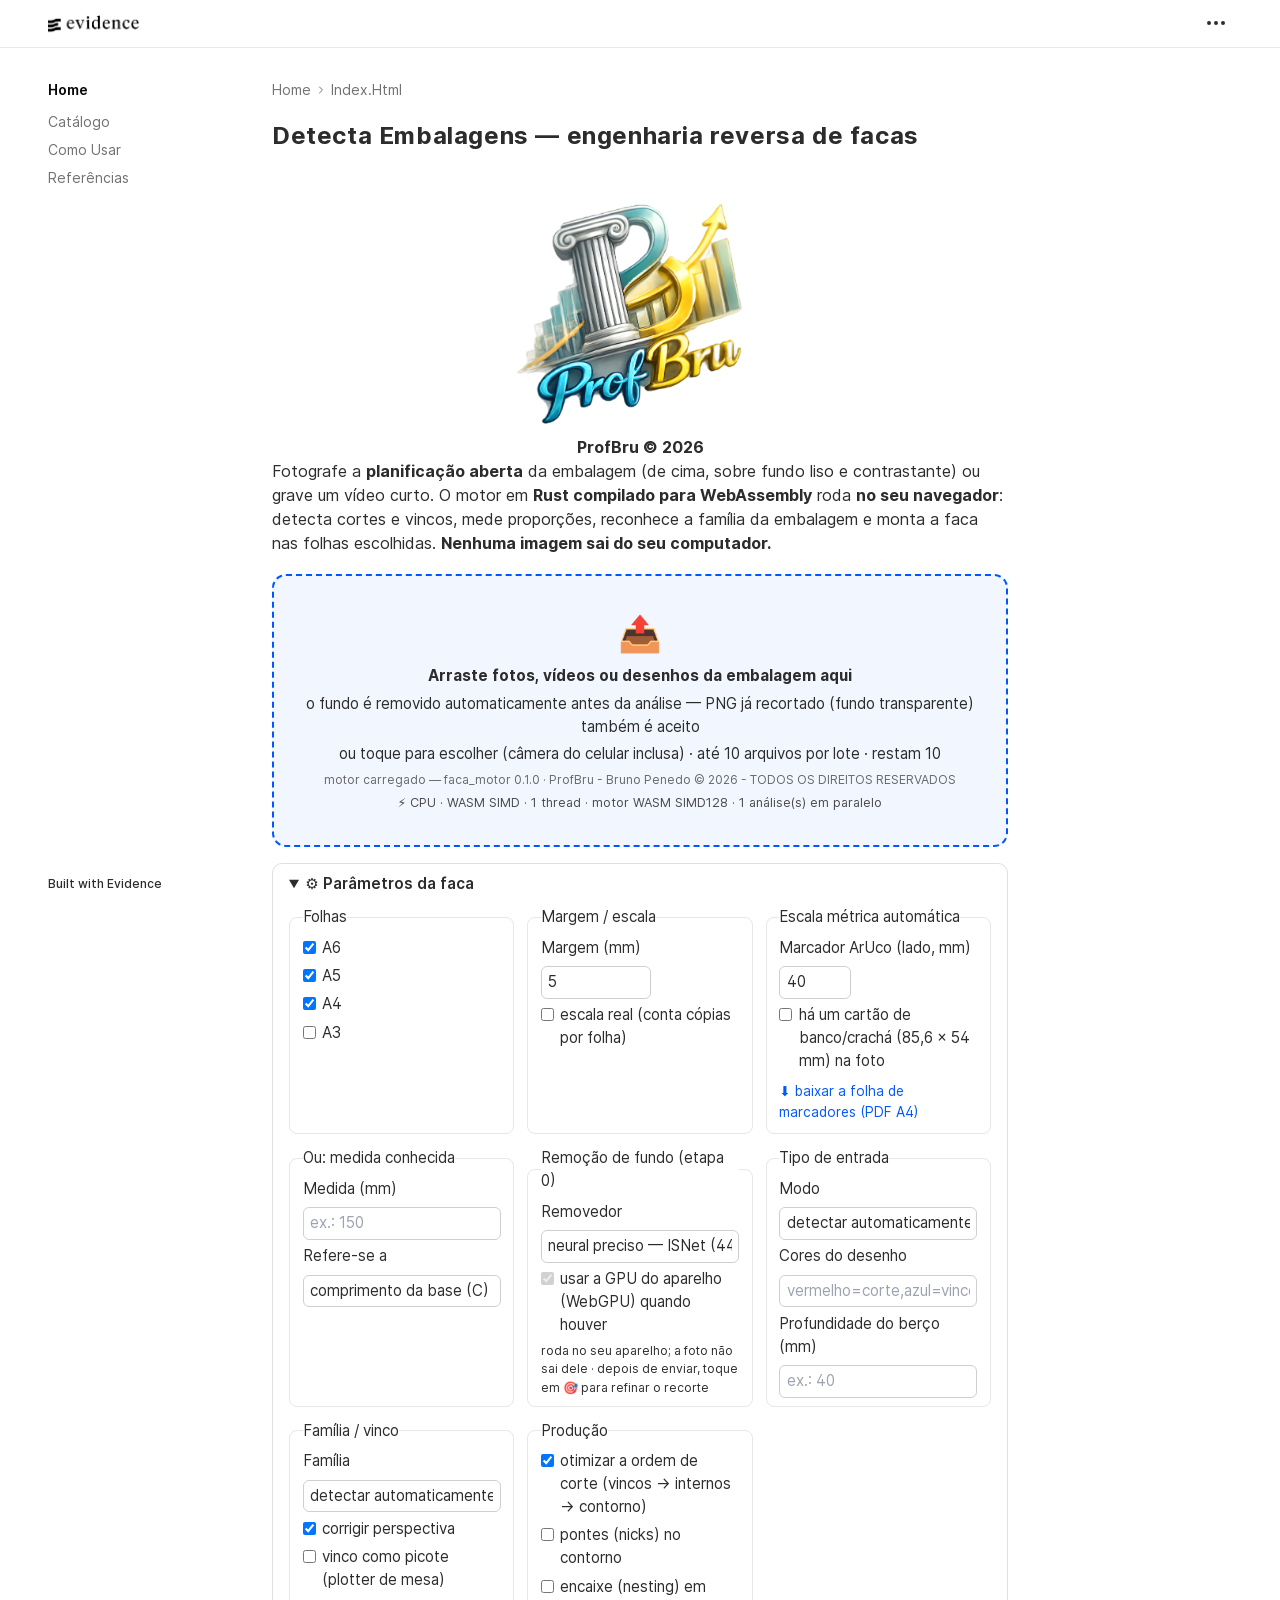
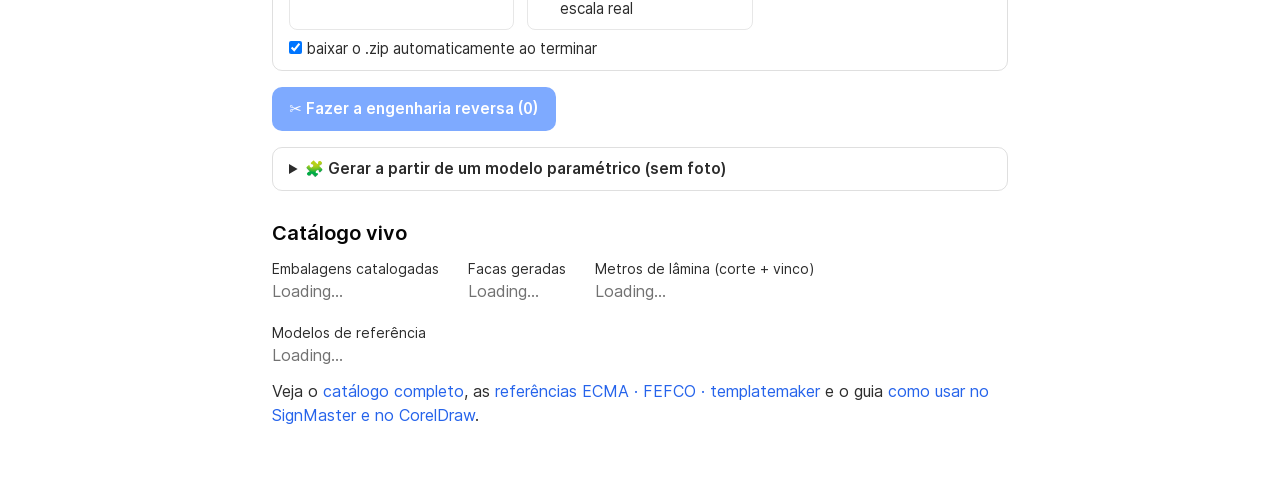
==== commit 40a521d7: "site: estado da arte" ====
--- a/index.html
+++ b/index.html
@@ -19,24 +19,24 @@
 		
 		<link href="/_app/immutable/assets/0.0r3yUHX4.css" rel="stylesheet">
 		<link href="/_app/immutable/assets/VennDiagram.BCpuTJYF.css" rel="stylesheet">
-		<link href="/_app/immutable/assets/4.DTwkA41G.css" rel="stylesheet">
-		<link rel="modulepreload" href="/_app/immutable/entry/start.DXx32Jqh.js">
-		<link rel="modulepreload" href="/_app/immutable/chunks/entry.SbW5tsWD.js">
-		<link rel="modulepreload" href="/_app/immutable/chunks/scheduler.NYD54MPw.js">
-		<link rel="modulepreload" href="/_app/immutable/entry/app.BrIO-xKX.js">
+		<link href="/_app/immutable/assets/4.CS4q3Yc_.css" rel="stylesheet">
+		<link rel="modulepreload" href="/_app/immutable/entry/start.DqCc4Wtp.js">
+		<link rel="modulepreload" href="/_app/immutable/chunks/entry.CgWPK9el.js">
+		<link rel="modulepreload" href="/_app/immutable/chunks/scheduler.6YJmGX_H.js">
+		<link rel="modulepreload" href="/_app/immutable/entry/app.C4v_SazJ.js">
 		<link rel="modulepreload" href="/_app/immutable/chunks/preload-helper.D7HrI6pR.js">
-		<link rel="modulepreload" href="/_app/immutable/chunks/index.C9pKGHZj.js">
-		<link rel="modulepreload" href="/_app/immutable/nodes/0.Cdin_-By.js">
+		<link rel="modulepreload" href="/_app/immutable/chunks/index.DabWQfqd.js">
+		<link rel="modulepreload" href="/_app/immutable/nodes/0.DZvqMKPS.js">
 		<link rel="modulepreload" href="/_app/immutable/chunks/index.rV6zwFgL.js">
-		<link rel="modulepreload" href="/_app/immutable/chunks/inferColumnTypes.zGiOmqbc.js">
+		<link rel="modulepreload" href="/_app/immutable/chunks/inferColumnTypes.BhZx9ACv.js">
 		<link rel="modulepreload" href="/_app/immutable/chunks/profile.BW8tN6E9.js">
 		<link rel="modulepreload" href="/_app/immutable/chunks/setTrackProxy.Cyfckp0w.js">
-		<link rel="modulepreload" href="/_app/immutable/chunks/VennDiagram.svelte_svelte_type_style_lang.BAp1Sh5V.js">
-		<link rel="modulepreload" href="/_app/immutable/chunks/stores.BxvV4S9K.js">
-		<link rel="modulepreload" href="/_app/immutable/chunks/index.fOZB3sYG.js">
-		<link rel="modulepreload" href="/_app/immutable/chunks/AccordionItem.Bj_1p8MH.js">
-		<link rel="modulepreload" href="/_app/immutable/nodes/4.BTjcSN7P.js">
-		<link rel="modulepreload" href="/_app/immutable/chunks/QueryViewer.s-d05nRy.js"><title>Detecta Embalagens — engenharia reversa de facas</title><!-- HEAD_svelte-2igo1p_START --> <meta property="og:title" content="Detecta Embalagens — engenharia reversa de facas"> <meta name="twitter:title" content="Detecta Embalagens — engenharia reversa de facas"><meta name="twitter:card" content="summary_large_image"><meta name="twitter:site" content="@evidence_dev"><meta name="description" content="Envie fotos ou vídeos de uma caixa/embalagem e receba a faca de corte e vinco pronta (SVG, DXF, PDF, EPS) em A4, A5 e A6 — compatível com SignMaster e CorelDraw."> <meta property="og:description" content="Envie fotos ou vídeos de uma caixa/embalagem e receba a faca de corte e vinco pronta (SVG, DXF, PDF, EPS) em A4, A5 e A6 — compatível com SignMaster e CorelDraw."> <meta name="twitter:description" content="Envie fotos ou vídeos de uma caixa/embalagem e receba a faca de corte e vinco pronta (SVG, DXF, PDF, EPS) em A4, A5 e A6 — compatível com SignMaster e CorelDraw."> <!-- HEAD_svelte-2igo1p_END -->
+		<link rel="modulepreload" href="/_app/immutable/chunks/VennDiagram.svelte_svelte_type_style_lang.BPaX7vzh.js">
+		<link rel="modulepreload" href="/_app/immutable/chunks/stores.C58gj2y7.js">
+		<link rel="modulepreload" href="/_app/immutable/chunks/index.B7-8hV7T.js">
+		<link rel="modulepreload" href="/_app/immutable/chunks/AccordionItem.C9xSJyKT.js">
+		<link rel="modulepreload" href="/_app/immutable/nodes/4.DPPzg0K1.js">
+		<link rel="modulepreload" href="/_app/immutable/chunks/QueryViewer.Cu6HYnUp.js"><title>Detecta Embalagens — engenharia reversa de facas</title><!-- HEAD_svelte-2igo1p_START --> <meta property="og:title" content="Detecta Embalagens — engenharia reversa de facas"> <meta name="twitter:title" content="Detecta Embalagens — engenharia reversa de facas"><meta name="twitter:card" content="summary_large_image"><meta name="twitter:site" content="@evidence_dev"><meta name="description" content="Envie fotos ou vídeos de uma caixa/embalagem e receba a faca de corte e vinco pronta (SVG, DXF, PDF, EPS) em A4, A5 e A6 — compatível com SignMaster e CorelDraw."> <meta property="og:description" content="Envie fotos ou vídeos de uma caixa/embalagem e receba a faca de corte e vinco pronta (SVG, DXF, PDF, EPS) em A4, A5 e A6 — compatível com SignMaster e CorelDraw."> <meta name="twitter:description" content="Envie fotos ou vídeos de uma caixa/embalagem e receba a faca de corte e vinco pronta (SVG, DXF, PDF, EPS) em A4, A5 e A6 — compatível com SignMaster e CorelDraw."> <!-- HEAD_svelte-2igo1p_END --><!-- HEAD_svelte-akwds9_START --><script src="/coi-serviceworker.js" data-svelte-h="svelte-vg5wd3"></script><!-- HEAD_svelte-akwds9_END -->
 	</head>
 	<body>
 		<script>
@@ -44,14 +44,14 @@
 		</script>
 		<div>
 			<!-- SvelteKit Hydrated Content -->
-			   <div class="z-[1] fixed right-0 bottom-0 mx-10 my-6 w-80"></div> <div data-sveltekit-preload-data="hover" class="antialiased"> <header class="fixed w-full top-0 z-40 flex h-12 shrink-0 justify-start items-center gap-x-4 border-b border-base-300/50 bg-base-100/90 backdrop-blur print:hidden"><div class=" max-w-7xl mx-auto px-5 sm:px-6 md:px-12 flex flex-1 items-center justify-between" style="max-width:undefinedpx;"><div class="flex gap-x-4 items-center"><button type="button" class="text-base-content hover:bg-base-200 rounded-lg p-1 -ml-1 transition-all duration-500 md:hidden"><span class="sr-only" data-svelte-h="svelte-73kebv">Open sidebar</span> <svg class="w-5 h-5" width="100%" height="100%" viewBox="0 0 24 24" stroke-width="2" stroke="currentColor" fill="none" stroke-linecap="round" stroke-linejoin="round" xmlns="http://www.w3.org/2000/svg"><path stroke="none" d="M0 0h24v24H0z" fill="none"></path><path d="M4 6l16 0"></path><path d="M4 12l16 0"></path><path d="M4 18l16 0"></path></svg></button> <a href="/" class="text-sm font-bold text-base-content hidden md:block"><img src="/_app/immutable/assets/wordmark-black.rfl-FBgf.png" alt="Home" class="h-5 aspect-auto block dark:hidden" href="/"> <img src="/_app/immutable/assets/wordmark-white.C8ZS96Ri.png" alt="Home" class="h-5 aspect-auto hidden dark:block" href="/"></a></div> <div class="flex gap-2 text-sm items-center"> <div class="flex gap-2 items-center">   </div> <div class="relative"> <button type="button" tabindex="0" aria-controls="AZ7wux4CmW" aria-expanded="false" data-state="closed" id="lEXN2DZZkm" data-melt-dropdown-menu-trigger="" data-menu-trigger="" class="inline-flex items-center justify-center font-medium whitespace-nowrap transition-colors focus-visible:outline-none focus-visible:ring-1 focus-visible:ring-base-content-muted disabled:pointer-events-none disabled:opacity-50 hover:text-base-content h-8 rounded-md text-xs px-1 hover:bg-base-200 shadow-base-200" aria-label="Menu" data-button-root=""><svg class="h-6 w-6" width="100%" height="100%" viewBox="0 0 24 24" stroke-width="2" stroke="currentColor" fill="none" stroke-linecap="round" stroke-linejoin="round" xmlns="http://www.w3.org/2000/svg"><path stroke="none" d="M0 0h24v24H0z" fill="none"></path><path d="M5 12m-1 0a1 1 0 1 0 2 0a1 1 0 1 0 -2 0"></path><path d="M12 12m-1 0a1 1 0 1 0 2 0a1 1 0 1 0 -2 0"></path><path d="M19 12m-1 0a1 1 0 1 0 2 0a1 1 0 1 0 -2 0"></path></svg></button> </div></div></div></header> <div class=" max-w-7xl print:w-[650px] print:md:w-[841px] mx-auto print:md:px-0 print:px-0 px-6 sm:px-8 md:px-12 flex justify-start" style="max-width:undefinedpx;"><div class="print:hidden">  <aside class="w-48 flex-none hidden md:flex"><div class="hidden: md:block fixed w-48 top-20 bottom-8 overflow-y-auto flex-1 text-sm pretty-scrollbar"><div class="flex flex-col pb-6"><a class="sticky top-0 bg-base-100 shadow shadow-base-100 font-semibold pb-1 mb-1 group inline-block capitalize hover:underline text-base-heading" href="/">Home</a>  <a class="group inline-block py-1 capitalize transition-all duration-100 text-base-content-muted hover:text-base-content" href="/catalogo">Catálogo  </a> <a class="group inline-block py-1 capitalize transition-all duration-100 text-base-content-muted hover:text-base-content" href="/como-usar">Como usar  </a> <a class="group inline-block py-1 capitalize transition-all duration-100 text-base-content-muted hover:text-base-content" href="/referencias">Referências  </a></div> </div> <div class="fixed bottom-0 text-xs py-2" data-svelte-h="svelte-fworv4"><a href="https://www.evidence.dev" class="bg-gradient-to-r inline-block antialiased font-medium">Built with Evidence</a></div></aside></div> <main class="md:pl-8 md:pr-8  mt-16 sm:mt-20 flex-grow overflow-x-hidden print:px-0 print:mt-8"><div class="print:hidden"><div class="flex items-start mt-0 whitespace-nowrap overflow-auto"><div class="inline-flex items-center text-sm capitalize gap-1 text-base-content-muted mb-2 sm:mb-4"><a href="/" class="hover:underline">Home </a></div></div></div> <article id="evidence-main-article" class="select-text markdown pb-10">  <h1 class="title">Detecta Embalagens — engenharia reversa de facas</h1>     <div style="text-align:center" data-svelte-h="svelte-18ha7p3"><img src="/logo_capa.png" alt="ProfBru" width="260" style="display:block;margin:0 auto"> <p><strong>ProfBru © 2026</strong></p></div> <p class="markdown" data-svelte-h="svelte-9fi9pz">Fotografe a <strong class="markdown">planificação aberta</strong> da embalagem (de cima, sobre fundo liso e contrastante) ou grave um vídeo curto.
+			   <div class="z-[1] fixed right-0 bottom-0 mx-10 my-6 w-80"></div> <div data-sveltekit-preload-data="hover" class="antialiased"> <header class="fixed w-full top-0 z-40 flex h-12 shrink-0 justify-start items-center gap-x-4 border-b border-base-300/50 bg-base-100/90 backdrop-blur print:hidden"><div class=" max-w-7xl mx-auto px-5 sm:px-6 md:px-12 flex flex-1 items-center justify-between" style="max-width:undefinedpx;"><div class="flex gap-x-4 items-center"><button type="button" class="text-base-content hover:bg-base-200 rounded-lg p-1 -ml-1 transition-all duration-500 md:hidden"><span class="sr-only" data-svelte-h="svelte-73kebv">Open sidebar</span> <svg class="w-5 h-5" width="100%" height="100%" viewBox="0 0 24 24" stroke-width="2" stroke="currentColor" fill="none" stroke-linecap="round" stroke-linejoin="round" xmlns="http://www.w3.org/2000/svg"><path stroke="none" d="M0 0h24v24H0z" fill="none"></path><path d="M4 6l16 0"></path><path d="M4 12l16 0"></path><path d="M4 18l16 0"></path></svg></button> <a href="/" class="text-sm font-bold text-base-content hidden md:block"><img src="/_app/immutable/assets/wordmark-black.rfl-FBgf.png" alt="Home" class="h-5 aspect-auto block dark:hidden" href="/"> <img src="/_app/immutable/assets/wordmark-white.C8ZS96Ri.png" alt="Home" class="h-5 aspect-auto hidden dark:block" href="/"></a></div> <div class="flex gap-2 text-sm items-center"> <div class="flex gap-2 items-center">   </div> <div class="relative"> <button type="button" tabindex="0" aria-controls="7EM5iU_4RC" aria-expanded="false" data-state="closed" id="2jw7wkojW5" data-melt-dropdown-menu-trigger="" data-menu-trigger="" class="inline-flex items-center justify-center font-medium whitespace-nowrap transition-colors focus-visible:outline-none focus-visible:ring-1 focus-visible:ring-base-content-muted disabled:pointer-events-none disabled:opacity-50 hover:text-base-content h-8 rounded-md text-xs px-1 hover:bg-base-200 shadow-base-200" aria-label="Menu" data-button-root=""><svg class="h-6 w-6" width="100%" height="100%" viewBox="0 0 24 24" stroke-width="2" stroke="currentColor" fill="none" stroke-linecap="round" stroke-linejoin="round" xmlns="http://www.w3.org/2000/svg"><path stroke="none" d="M0 0h24v24H0z" fill="none"></path><path d="M5 12m-1 0a1 1 0 1 0 2 0a1 1 0 1 0 -2 0"></path><path d="M12 12m-1 0a1 1 0 1 0 2 0a1 1 0 1 0 -2 0"></path><path d="M19 12m-1 0a1 1 0 1 0 2 0a1 1 0 1 0 -2 0"></path></svg></button> </div></div></div></header> <div class=" max-w-7xl print:w-[650px] print:md:w-[841px] mx-auto print:md:px-0 print:px-0 px-6 sm:px-8 md:px-12 flex justify-start" style="max-width:undefinedpx;"><div class="print:hidden">  <aside class="w-48 flex-none hidden md:flex"><div class="hidden: md:block fixed w-48 top-20 bottom-8 overflow-y-auto flex-1 text-sm pretty-scrollbar"><div class="flex flex-col pb-6"><a class="sticky top-0 bg-base-100 shadow shadow-base-100 font-semibold pb-1 mb-1 group inline-block capitalize hover:underline text-base-heading" href="/">Home</a>  <a class="group inline-block py-1 capitalize transition-all duration-100 text-base-content-muted hover:text-base-content" href="/catalogo">Catálogo  </a> <a class="group inline-block py-1 capitalize transition-all duration-100 text-base-content-muted hover:text-base-content" href="/como-usar">Como usar  </a> <a class="group inline-block py-1 capitalize transition-all duration-100 text-base-content-muted hover:text-base-content" href="/referencias">Referências  </a></div> </div> <div class="fixed bottom-0 text-xs py-2" data-svelte-h="svelte-fworv4"><a href="https://www.evidence.dev" class="bg-gradient-to-r inline-block antialiased font-medium">Built with Evidence</a></div></aside></div> <main class="md:pl-8 md:pr-8  mt-16 sm:mt-20 flex-grow overflow-x-hidden print:px-0 print:mt-8"><div class="print:hidden"><div class="flex items-start mt-0 whitespace-nowrap overflow-auto"><div class="inline-flex items-center text-sm capitalize gap-1 text-base-content-muted mb-2 sm:mb-4"><a href="/" class="hover:underline">Home </a></div></div></div> <article id="evidence-main-article" class="select-text markdown pb-10">  <h1 class="title">Detecta Embalagens — engenharia reversa de facas</h1>     <div style="text-align:center" data-svelte-h="svelte-18ha7p3"><img src="/logo_capa.png" alt="ProfBru" width="260" style="display:block;margin:0 auto"> <p><strong>ProfBru © 2026</strong></p></div> <p class="markdown" data-svelte-h="svelte-9fi9pz">Fotografe a <strong class="markdown">planificação aberta</strong> da embalagem (de cima, sobre fundo liso e contrastante) ou grave um vídeo curto.
 O motor em <strong class="markdown">Rust compilado para WebAssembly</strong> roda <strong class="markdown">no seu navegador</strong>: detecta cortes e vincos, mede proporções,
-reconhece a família da embalagem e monta a faca nas folhas escolhidas. <strong class="markdown">Nenhuma imagem sai do seu computador.</strong></p>   <div class="de svelte-zhm0v4"> <label class="zona svelte-zhm0v4"><input type="file" multiple accept="image/*,video/*" disabled class="svelte-zhm0v4"> <span class="ico svelte-zhm0v4" data-svelte-h="svelte-pxvket">📤</span> <strong data-svelte-h="svelte-z8elqi">Arraste fotos, vídeos ou desenhos da embalagem aqui</strong> <span data-svelte-h="svelte-1xoavua">o fundo é removido automaticamente antes da análise — PNG já recortado (fundo transparente) também é aceito</span> <span>ou clique para escolher · até 10 arquivos por lote · restam 10</span> <small class="svelte-zhm0v4">carregando o motor WASM…</small></label>  <details class="opcoes svelte-zhm0v4" open><summary class="svelte-zhm0v4" data-svelte-h="svelte-wzvyod">⚙️ Parâmetros da faca</summary> <div class="grade svelte-zhm0v4"><fieldset class="svelte-zhm0v4"><legend data-svelte-h="svelte-1ah0a3r">Folhas</legend> <label class="svelte-zhm0v4"><input type="checkbox" checked> A6</label><label class="svelte-zhm0v4"><input type="checkbox" checked> A5</label><label class="svelte-zhm0v4"><input type="checkbox" checked> A4</label><label class="svelte-zhm0v4"><input type="checkbox"> A3</label></fieldset> <fieldset class="svelte-zhm0v4"><legend data-svelte-h="svelte-lun5d9">Margem / escala</legend> <label class="svelte-zhm0v4">Margem (mm) <input type="number" min="0" max="30" step="0.5" class="svelte-zhm0v4" value="5"></label> <label class="svelte-zhm0v4"><input type="checkbox"> escala real (conta cópias por folha)</label></fieldset> <fieldset class="svelte-zhm0v4"><legend data-svelte-h="svelte-t5vrgi">Referência de tamanho</legend> <label class="svelte-zhm0v4">Medida conhecida (mm) <input type="text" inputmode="decimal" placeholder="ex.: 150" class="svelte-zhm0v4" value=""></label> <label class="svelte-zhm0v4">Refere-se a
-          <select class="svelte-zhm0v4"><option value="base-c" data-svelte-h="svelte-19f6858">comprimento da base (C)</option><option value="base-l" data-svelte-h="svelte-1qg02t">largura da base (L)</option><option value="largura" data-svelte-h="svelte-1ysvgi1">largura total da planificação</option><option value="altura" data-svelte-h="svelte-1ig4r4p">altura total da planificação</option></select></label></fieldset> <fieldset class="svelte-zhm0v4"><legend data-svelte-h="svelte-ye51m1">Remoção de fundo (etapa 0)</legend> <label class="svelte-zhm0v4">Removedor
-          <select class="svelte-zhm0v4"><option value="isnet" data-svelte-h="svelte-1cg2ql7">neural preciso — ISNet (44 MB, baixa 1 vez)</option><option value="u2netp" data-svelte-h="svelte-4yr56x">neural rápido — U²-Netp (4 MB; planificação simples)</option><option value="classico" data-svelte-h="svelte-rrbwrj">clássico — sem modelo</option></select></label> <small data-svelte-h="svelte-2fy4t">roda no seu navegador; a foto não sai do computador</small></fieldset> <fieldset class="svelte-zhm0v4"><legend data-svelte-h="svelte-1fmh50w">Tipo de entrada</legend> <label class="svelte-zhm0v4">Modo
-          <select class="svelte-zhm0v4"><option value="auto" data-svelte-h="svelte-wazyfw">detectar automaticamente</option><option value="planificacao" data-svelte-h="svelte-3yyqlu">foto da peça aberta (planificação)</option><option value="desenho" data-svelte-h="svelte-17bfheh">desenho técnico / print da faca</option><option value="berco" data-svelte-h="svelte-119ts92">berço de cavidades (calço)</option></select></label> <label title="ex.: vermelho=corte,azul=vinco,preto=corte" class="svelte-zhm0v4">Cores do desenho <input type="text" placeholder="vermelho=corte,azul=vinco" class="svelte-zhm0v4" value=""></label> <label class="svelte-zhm0v4">Profundidade do berço (mm) <input type="text" inputmode="decimal" placeholder="ex.: 40" class="svelte-zhm0v4" value=""></label></fieldset> <fieldset class="svelte-zhm0v4"><legend data-svelte-h="svelte-33dcdt">Família / vinco</legend> <label class="svelte-zhm0v4">Família
-          <select class="svelte-zhm0v4"><option value="auto" data-svelte-h="svelte-wazyfw">detectar automaticamente</option></select></label> <label class="svelte-zhm0v4"><input type="checkbox" checked> corrigir perspectiva</label> <label class="svelte-zhm0v4"><input type="checkbox"> vinco como picote (plotter de mesa)</label> </fieldset></div> <label class="auto svelte-zhm0v4"><input type="checkbox" checked> baixar o .zip automaticamente ao terminar</label></details> <div class="acoes svelte-zhm0v4"><button class="primario svelte-zhm0v4" disabled>✂️ Fazer a engenharia reversa (0)</button>  </div>  <details class="modelo svelte-zhm0v4"><summary class="svelte-zhm0v4" data-svelte-h="svelte-6rwgix">🧩 Gerar a partir de um modelo paramétrico (sem foto)</summary> <label class="svelte-zhm0v4">Modelo
-      <select class="svelte-zhm0v4"><option value="" data-svelte-h="svelte-1323jc1">— escolha —</option></select></label> </details>  </div> <div class="over-container svelte-1p12lev"> </div> <h2 class="markdown" id="catálogo-vivo" data-svelte-h="svelte-1eqjtps"><a href="#catálogo-vivo">Catálogo vivo</a></h2>   <div class="inline-block font-sans pt-2 pb-3 pl-0 mr-3 items-center align-top" style="
+reconhece a família da embalagem e monta a faca nas folhas escolhidas. <strong class="markdown">Nenhuma imagem sai do seu computador.</strong></p>    <div class="de svelte-6rf5ft"> <label class="zona svelte-6rf5ft"><input type="file" multiple accept="image/*,video/*" disabled class="svelte-6rf5ft"> <span class="ico svelte-6rf5ft" data-svelte-h="svelte-pxvket">📤</span> <strong data-svelte-h="svelte-z8elqi">Arraste fotos, vídeos ou desenhos da embalagem aqui</strong> <span data-svelte-h="svelte-1xoavua">o fundo é removido automaticamente antes da análise — PNG já recortado (fundo transparente) também é aceito</span> <span>ou toque para escolher (câmera do celular inclusa) · até 10 arquivos por lote · restam 10</span> <small class="svelte-6rf5ft">carregando o motor WASM…</small> </label>  <details class="opcoes svelte-6rf5ft" open><summary class="svelte-6rf5ft" data-svelte-h="svelte-wzvyod">⚙️ Parâmetros da faca</summary> <div class="grade svelte-6rf5ft"><fieldset class="svelte-6rf5ft"><legend data-svelte-h="svelte-1ah0a3r">Folhas</legend> <label class="svelte-6rf5ft"><input type="checkbox" class="svelte-6rf5ft" checked> A6</label><label class="svelte-6rf5ft"><input type="checkbox" class="svelte-6rf5ft" checked> A5</label><label class="svelte-6rf5ft"><input type="checkbox" class="svelte-6rf5ft" checked> A4</label><label class="svelte-6rf5ft"><input type="checkbox" class="svelte-6rf5ft"> A3</label></fieldset> <fieldset class="svelte-6rf5ft"><legend data-svelte-h="svelte-lun5d9">Margem / escala</legend> <label class="svelte-6rf5ft">Margem (mm) <input type="number" min="0" max="30" step="0.5" class="svelte-6rf5ft" value="5"></label> <label class="svelte-6rf5ft"><input type="checkbox" class="svelte-6rf5ft"> escala real (conta cópias por folha)</label></fieldset> <fieldset class="svelte-6rf5ft"><legend data-svelte-h="svelte-13k4dfg">Escala métrica automática</legend> <label title="imprima a folha de marcadores e coloque um ao lado da peça, no mesmo plano" class="svelte-6rf5ft">Marcador ArUco (lado, mm) <input class="curto svelte-6rf5ft" type="number" min="0" step="1" value="40"></label> <label class="svelte-6rf5ft"><input type="checkbox" class="svelte-6rf5ft"> há um cartão de banco/crachá (85,6 × 54 mm) na foto</label> <button class="link svelte-6rf5ft" disabled>⬇️ baixar a folha de marcadores (PDF A4)</button></fieldset> <fieldset class="svelte-6rf5ft"><legend data-svelte-h="svelte-1n2hhnc">Ou: medida conhecida</legend> <label class="svelte-6rf5ft">Medida (mm) <input type="text" inputmode="decimal" placeholder="ex.: 150" class="svelte-6rf5ft" value=""></label> <label class="svelte-6rf5ft">Refere-se a
+          <select class="svelte-6rf5ft"><option value="base-c" data-svelte-h="svelte-19f6858">comprimento da base (C)</option><option value="base-l" data-svelte-h="svelte-1qg02t">largura da base (L)</option><option value="largura" data-svelte-h="svelte-1ysvgi1">largura total da planificação</option><option value="altura" data-svelte-h="svelte-1ig4r4p">altura total da planificação</option></select></label></fieldset> <fieldset class="svelte-6rf5ft"><legend data-svelte-h="svelte-ye51m1">Remoção de fundo (etapa 0)</legend> <label class="svelte-6rf5ft">Removedor
+          <select class="svelte-6rf5ft"><option value="isnet" data-svelte-h="svelte-1cg2ql7">neural preciso — ISNet (44 MB, baixa 1 vez)</option><option value="u2netp" data-svelte-h="svelte-lemtur">neural leve — U²-Netp (4 MB; bom no 4G)</option><option value="classico" data-svelte-h="svelte-rrbwrj">clássico — sem modelo</option></select></label> <label class="svelte-6rf5ft"><input type="checkbox"  class="svelte-6rf5ft" checked> usar a GPU do aparelho (WebGPU) quando houver</label> <small data-svelte-h="svelte-1x3vat3">roda no seu aparelho; a foto não sai dele · depois de enviar, toque em 🎯 para refinar o recorte</small></fieldset> <fieldset class="svelte-6rf5ft"><legend data-svelte-h="svelte-1fmh50w">Tipo de entrada</legend> <label class="svelte-6rf5ft">Modo
+          <select class="svelte-6rf5ft"><option value="auto" data-svelte-h="svelte-wazyfw">detectar automaticamente</option><option value="planificacao" data-svelte-h="svelte-3yyqlu">foto da peça aberta (planificação)</option><option value="desenho" data-svelte-h="svelte-17bfheh">desenho técnico / print da faca</option><option value="berco" data-svelte-h="svelte-119ts92">berço de cavidades (calço)</option><option value="caixa_montada" data-svelte-h="svelte-12po4b8">caixa MONTADA (foto 3D) — estimativa</option></select></label> <label title="ex.: vermelho=corte,azul=vinco,preto=corte" class="svelte-6rf5ft">Cores do desenho <input type="text" placeholder="vermelho=corte,azul=vinco" class="svelte-6rf5ft" value=""></label> <label class="svelte-6rf5ft">Profundidade do berço (mm) <input type="text" inputmode="decimal" placeholder="ex.: 40" class="svelte-6rf5ft" value=""></label> </fieldset> <fieldset class="svelte-6rf5ft"><legend data-svelte-h="svelte-33dcdt">Família / vinco</legend> <label class="svelte-6rf5ft">Família
+          <select class="svelte-6rf5ft"><option value="auto" data-svelte-h="svelte-wazyfw">detectar automaticamente</option></select></label> <label class="svelte-6rf5ft"><input type="checkbox" class="svelte-6rf5ft" checked> corrigir perspectiva</label> <label class="svelte-6rf5ft"><input type="checkbox" class="svelte-6rf5ft"> vinco como picote (plotter de mesa)</label> </fieldset> <fieldset class="svelte-6rf5ft"><legend data-svelte-h="svelte-1katxqv">Produção</legend> <label class="svelte-6rf5ft"><input type="checkbox" class="svelte-6rf5ft" checked> otimizar a ordem de corte (vincos → internos → contorno)</label> <label class="svelte-6rf5ft"><input type="checkbox" class="svelte-6rf5ft"> pontes (nicks) no contorno</label>  <label class="svelte-6rf5ft"><input type="checkbox" class="svelte-6rf5ft"> encaixe (nesting) em escala real</label> </fieldset></div> <label class="auto svelte-6rf5ft"><input type="checkbox" checked> baixar o .zip automaticamente ao terminar</label></details> <div class="acoes svelte-6rf5ft"><button class="primario svelte-6rf5ft" disabled>✂️ Fazer a engenharia reversa (0)</button>   </div>    <details class="modelo svelte-6rf5ft"><summary class="svelte-6rf5ft" data-svelte-h="svelte-6rwgix">🧩 Gerar a partir de um modelo paramétrico (sem foto)</summary> <label class="svelte-6rf5ft">Modelo
+      <select class="svelte-6rf5ft"><option value="" data-svelte-h="svelte-1323jc1">— escolha —</option></select></label> </details>  </div> <div class="over-container svelte-1p12lev"> </div> <h2 class="markdown" id="catálogo-vivo" data-svelte-h="svelte-1eqjtps"><a href="#catálogo-vivo">Catálogo vivo</a></h2>   <div class="inline-block font-sans pt-2 pb-3 pl-0 mr-3 items-center align-top" style="
         min-width: 18%;
         max-width: none;
 		"><p class="text-sm align-top leading-none">Embalagens catalogadas </p> <div class="relative text-xl font-medium mt-1.5">   <span style="color: ">11 </span> </div> </div>   <div class="inline-block font-sans pt-2 pb-3 pl-0 mr-3 items-center align-top" style="
@@ -70,7 +70,7 @@
 			<script type="application/json" data-sveltekit-fetched data-url="/api/pagesManifest.json">{"status":200,"statusText":"","headers":{},"body":"{\"label\":\"Home\",\"href\":\"/\",\"children\":{\"catalogo\":{\"label\":\"catalogo\",\"href\":\"/catalogo\",\"children\":{},\"frontMatter\":{\"title\":\"Catálogo\"},\"isTemplated\":false,\"isPage\":true},\"como-usar\":{\"label\":\"como usar\",\"href\":\"/como-usar\",\"children\":{},\"frontMatter\":{\"title\":\"Como usar\"},\"isTemplated\":false,\"isPage\":true},\"referencias\":{\"label\":\"referencias\",\"href\":\"/referencias\",\"children\":{},\"frontMatter\":{\"title\":\"Referências\"},\"isTemplated\":false,\"isPage\":true}},\"frontMatter\":{\"title\":\"Detecta Embalagens — engenharia reversa de facas\",\"description\":\"Envie fotos ou vídeos de uma caixa/embalagem e receba a faca de corte e vinco pronta (SVG, DXF, PDF, EPS) em A4, A5 e A6 — compatível com SignMaster e CorelDraw.\"},\"isTemplated\":false,\"isPage\":true}"}</script>
 			<script>
 				{
-					__sveltekit_kfhdp2 = {
+					__sveltekit_1xyblhx = {
 						base: ""
 					};
 
@@ -79,8 +79,8 @@
 					const data = [null,null];
 
 					Promise.all([
-						import("/_app/immutable/entry/start.DXx32Jqh.js"),
-						import("/_app/immutable/entry/app.BrIO-xKX.js")
+						import("/_app/immutable/entry/start.DqCc4Wtp.js"),
+						import("/_app/immutable/entry/app.C4v_SazJ.js")
 					]).then(([kit, app]) => {
 						kit.start(app, element, {
 							node_ids: [0, 4],
--- a/_app/immutable/assets/4.CS4q3Yc_.css
+++ b/_app/immutable/assets/4.CS4q3Yc_.css
@@ -0,0 +1 @@
+.de.svelte-6rf5ft.svelte-6rf5ft.svelte-6rf5ft{--azul:#0057ff;--verde:#00a651;font-size:.95rem}.zona.svelte-6rf5ft.svelte-6rf5ft.svelte-6rf5ft{display:flex;flex-direction:column;align-items:center;gap:.3rem;padding:2rem 1rem;border:2px dashed var(--azul);border-radius:14px;cursor:pointer;text-align:center;background:color-mix(in srgb,var(--azul) 5%,transparent)}.zona.arrastando.svelte-6rf5ft.svelte-6rf5ft.svelte-6rf5ft{background:color-mix(in srgb,var(--azul) 15%,transparent)}.zona.svelte-6rf5ft input.svelte-6rf5ft.svelte-6rf5ft{display:none}.zona.svelte-6rf5ft .ico.svelte-6rf5ft.svelte-6rf5ft{font-size:2.2rem}.zona.svelte-6rf5ft small.svelte-6rf5ft.svelte-6rf5ft{opacity:.7}.zona.svelte-6rf5ft .hw.svelte-6rf5ft.svelte-6rf5ft{opacity:.85;font-size:.78rem}.fila.svelte-6rf5ft.svelte-6rf5ft.svelte-6rf5ft{list-style:none;padding:0;margin:.8rem 0}.fila.svelte-6rf5ft li.svelte-6rf5ft.svelte-6rf5ft{padding:.3rem .5rem;border-bottom:1px solid #ddd3}.fila.svelte-6rf5ft button.svelte-6rf5ft.svelte-6rf5ft{border:0;background:none;cursor:pointer;color:#c00}.opcoes.svelte-6rf5ft.svelte-6rf5ft.svelte-6rf5ft,.modelo.svelte-6rf5ft.svelte-6rf5ft.svelte-6rf5ft,.refino.svelte-6rf5ft.svelte-6rf5ft.svelte-6rf5ft,.encaixe.svelte-6rf5ft.svelte-6rf5ft.svelte-6rf5ft{margin:1rem 0;padding:.6rem 1rem;border:1px solid #8884;border-radius:10px}summary.svelte-6rf5ft.svelte-6rf5ft.svelte-6rf5ft{cursor:pointer;font-weight:600}.grade.svelte-6rf5ft.svelte-6rf5ft.svelte-6rf5ft{display:grid;grid-template-columns:repeat(auto-fit,minmax(220px,1fr));gap:.8rem;margin-top:.6rem}fieldset.svelte-6rf5ft.svelte-6rf5ft.svelte-6rf5ft{border:1px solid #8883;border-radius:8px;padding:.5rem .8rem;display:flex;flex-direction:column;gap:.35rem;min-width:0}fieldset.svelte-6rf5ft label.svelte-6rf5ft.svelte-6rf5ft,.modelo.svelte-6rf5ft label.svelte-6rf5ft.svelte-6rf5ft{display:flex;gap:.4rem;align-items:center;flex-wrap:wrap}fieldset.svelte-6rf5ft label.svelte-6rf5ft.svelte-6rf5ft:has(>input[type=checkbox]){flex-wrap:nowrap;align-items:flex-start}fieldset.svelte-6rf5ft label.svelte-6rf5ft>input[type=checkbox].svelte-6rf5ft{margin-top:.25rem;flex:none}input[type=number].svelte-6rf5ft.svelte-6rf5ft.svelte-6rf5ft,input[type=text].svelte-6rf5ft.svelte-6rf5ft.svelte-6rf5ft,select.svelte-6rf5ft.svelte-6rf5ft.svelte-6rf5ft{padding:.25rem .4rem;border:1px solid #8886;border-radius:6px;max-width:100%;background:transparent;color:inherit}input.curto.svelte-6rf5ft.svelte-6rf5ft.svelte-6rf5ft{width:4.5rem}.auto.svelte-6rf5ft.svelte-6rf5ft.svelte-6rf5ft{display:block;margin-top:.5rem}.acoes.svelte-6rf5ft.svelte-6rf5ft.svelte-6rf5ft{display:flex;flex-wrap:wrap;gap:.6rem;margin:.8rem 0}button.primario.svelte-6rf5ft.svelte-6rf5ft.svelte-6rf5ft,button.secundario.svelte-6rf5ft.svelte-6rf5ft.svelte-6rf5ft,button.terciario.svelte-6rf5ft.svelte-6rf5ft.svelte-6rf5ft{padding:.65rem 1.1rem;border-radius:10px;border:0;cursor:pointer;font-weight:600;min-height:44px}button.primario.svelte-6rf5ft.svelte-6rf5ft.svelte-6rf5ft{background:var(--azul);color:#fff}button.secundario.svelte-6rf5ft.svelte-6rf5ft.svelte-6rf5ft{background:var(--verde);color:#fff}button.terciario.svelte-6rf5ft.svelte-6rf5ft.svelte-6rf5ft{background:#8883;color:inherit}button.link.svelte-6rf5ft.svelte-6rf5ft.svelte-6rf5ft{border:0;background:none;color:var(--azul);cursor:pointer;padding:.2rem 0;text-align:left;font-size:.85rem}button.svelte-6rf5ft.svelte-6rf5ft.svelte-6rf5ft:disabled{opacity:.5;cursor:not-allowed}.progresso.svelte-6rf5ft.svelte-6rf5ft.svelte-6rf5ft{font-style:italic}.alerta.svelte-6rf5ft.svelte-6rf5ft.svelte-6rf5ft{padding:.6rem .9rem;border-radius:8px;background:#ffb4001f;border:1px solid #ffb400;margin-bottom:.8rem}.desc.svelte-6rf5ft.svelte-6rf5ft.svelte-6rf5ft{opacity:.85}.params.svelte-6rf5ft.svelte-6rf5ft.svelte-6rf5ft{display:grid;grid-template-columns:repeat(auto-fit,minmax(160px,1fr));gap:.5rem;margin:.5rem 0}.params.svelte-6rf5ft label.svelte-6rf5ft.svelte-6rf5ft{flex-direction:column;align-items:stretch}.params.svelte-6rf5ft small.svelte-6rf5ft.svelte-6rf5ft{opacity:.65;font-size:.75rem}.item.svelte-6rf5ft.svelte-6rf5ft.svelte-6rf5ft{margin:1.2rem 0;padding:.9rem 1rem;border:1px solid #8884;border-radius:12px}.item.falhou.svelte-6rf5ft.svelte-6rf5ft.svelte-6rf5ft{border-color:#c00}.item.svelte-6rf5ft header.svelte-6rf5ft.svelte-6rf5ft,.refino.svelte-6rf5ft header.svelte-6rf5ft.svelte-6rf5ft{display:flex;flex-wrap:wrap;gap:.4rem;align-items:center;margin-bottom:.6rem}.selo.svelte-6rf5ft.svelte-6rf5ft.svelte-6rf5ft{padding:.1rem .55rem;border-radius:99px;background:#8882;font-size:.8rem}.selo.baixa.svelte-6rf5ft.svelte-6rf5ft.svelte-6rf5ft,.selo.erro.svelte-6rf5ft.svelte-6rf5ft.svelte-6rf5ft{background:#ffb40040}.imagens.svelte-6rf5ft.svelte-6rf5ft.svelte-6rf5ft{display:grid;grid-template-columns:repeat(auto-fit,minmax(220px,1fr));gap:.8rem}figure.svelte-6rf5ft.svelte-6rf5ft.svelte-6rf5ft{margin:0}figure.svelte-6rf5ft img.svelte-6rf5ft.svelte-6rf5ft{width:100%;max-height:420px;-o-object-fit:contain;object-fit:contain;border:1px solid #8883;border-radius:8px;background:#fff}figcaption.svelte-6rf5ft.svelte-6rf5ft.svelte-6rf5ft{font-size:.8rem;opacity:.75}img.xadrez.svelte-6rf5ft.svelte-6rf5ft.svelte-6rf5ft{background:repeating-conic-gradient(#ddd,#ddd 25%,#fff 0%,#fff 50%) 50% / 16px 16px}.obs.svelte-6rf5ft.svelte-6rf5ft.svelte-6rf5ft{font-size:.85rem;padding-left:1rem}.sub.svelte-6rf5ft.svelte-6rf5ft.svelte-6rf5ft{margin:.4rem 0;font-size:.85rem}.palco.svelte-6rf5ft.svelte-6rf5ft.svelte-6rf5ft{position:relative;display:inline-block;max-width:100%}.palco.svelte-6rf5ft img.svelte-6rf5ft.svelte-6rf5ft{max-width:100%;max-height:70vh;display:block;cursor:crosshair;touch-action:manipulation}.palco.svelte-6rf5ft img.sobre.svelte-6rf5ft.svelte-6rf5ft{position:absolute;top:0;right:0;bottom:0;left:0;width:100%;height:100%;pointer-events:none}table.svelte-6rf5ft.svelte-6rf5ft.svelte-6rf5ft{width:100%;border-collapse:collapse;font-size:.82rem;margin-top:.6rem;display:block;overflow-x:auto}th.svelte-6rf5ft.svelte-6rf5ft.svelte-6rf5ft,td.svelte-6rf5ft.svelte-6rf5ft.svelte-6rf5ft{padding:.3rem .45rem;border-bottom:1px solid #8883;text-align:left;white-space:nowrap}
